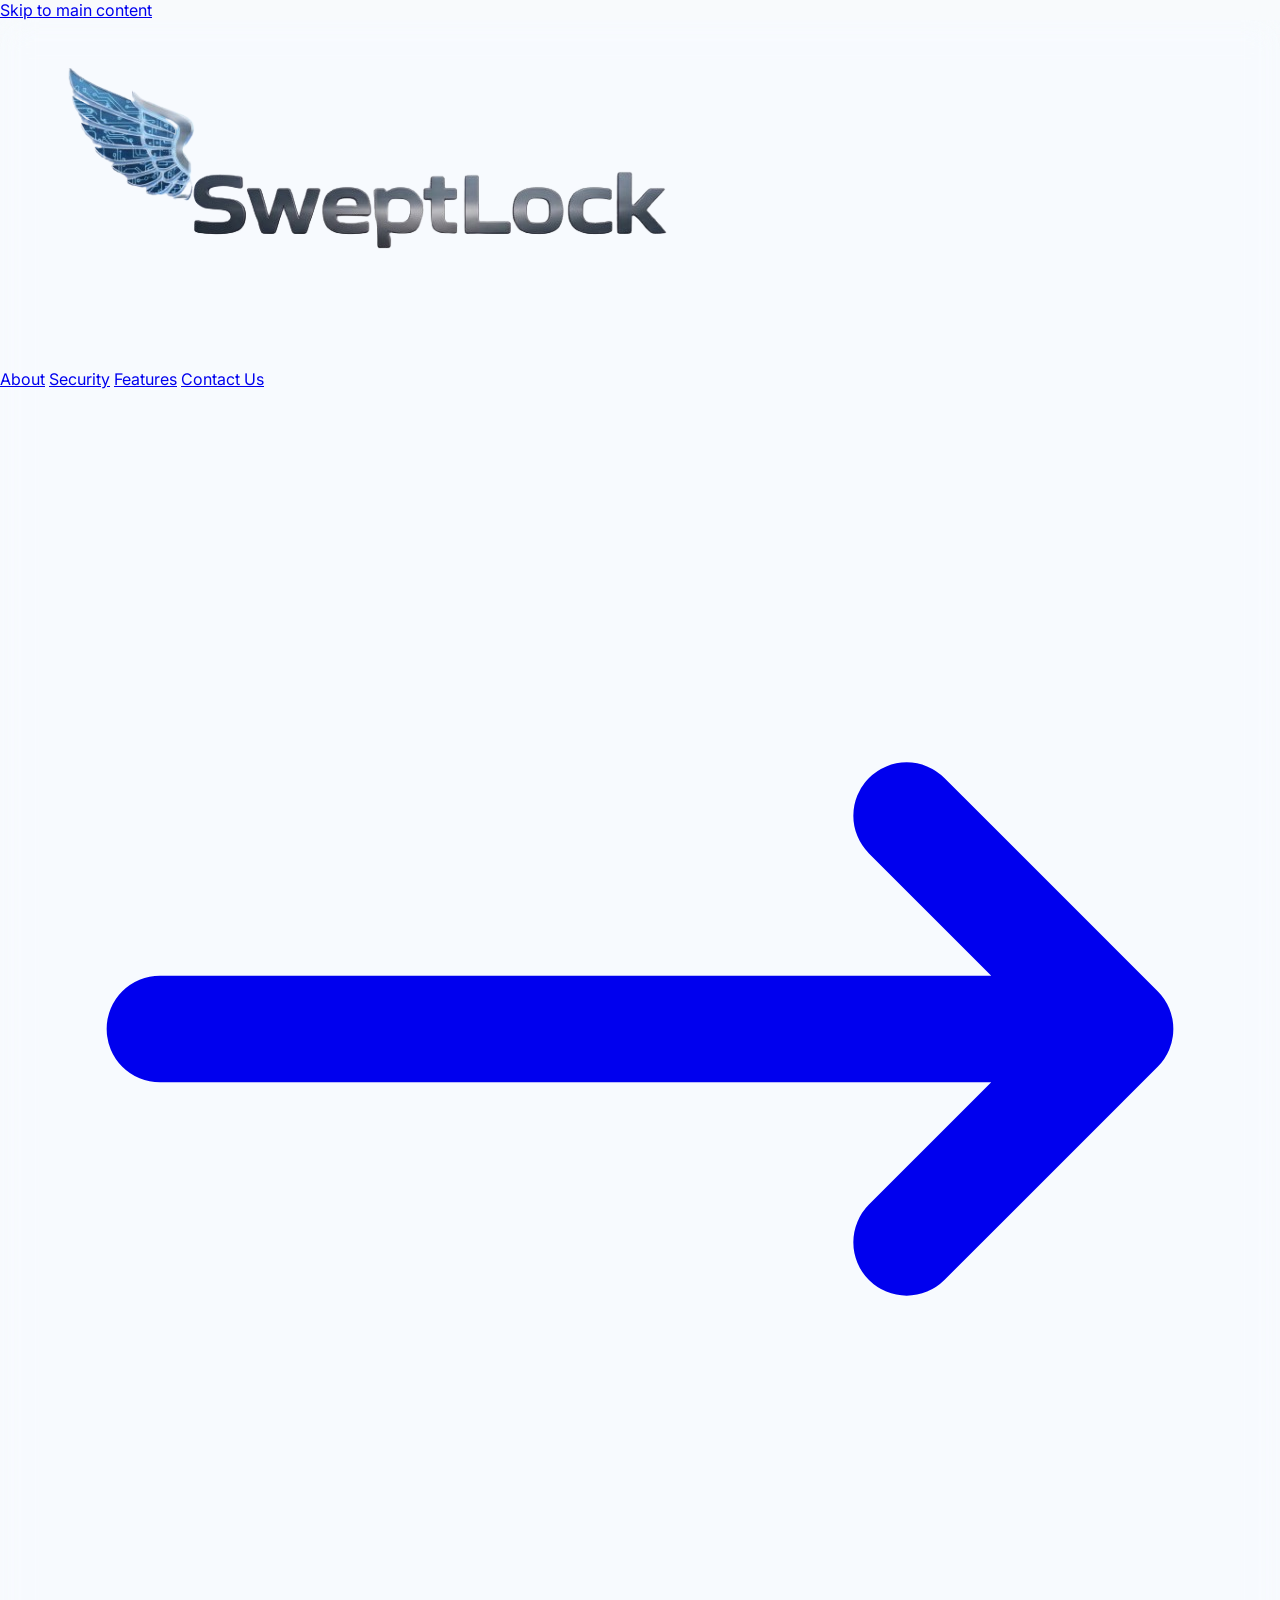
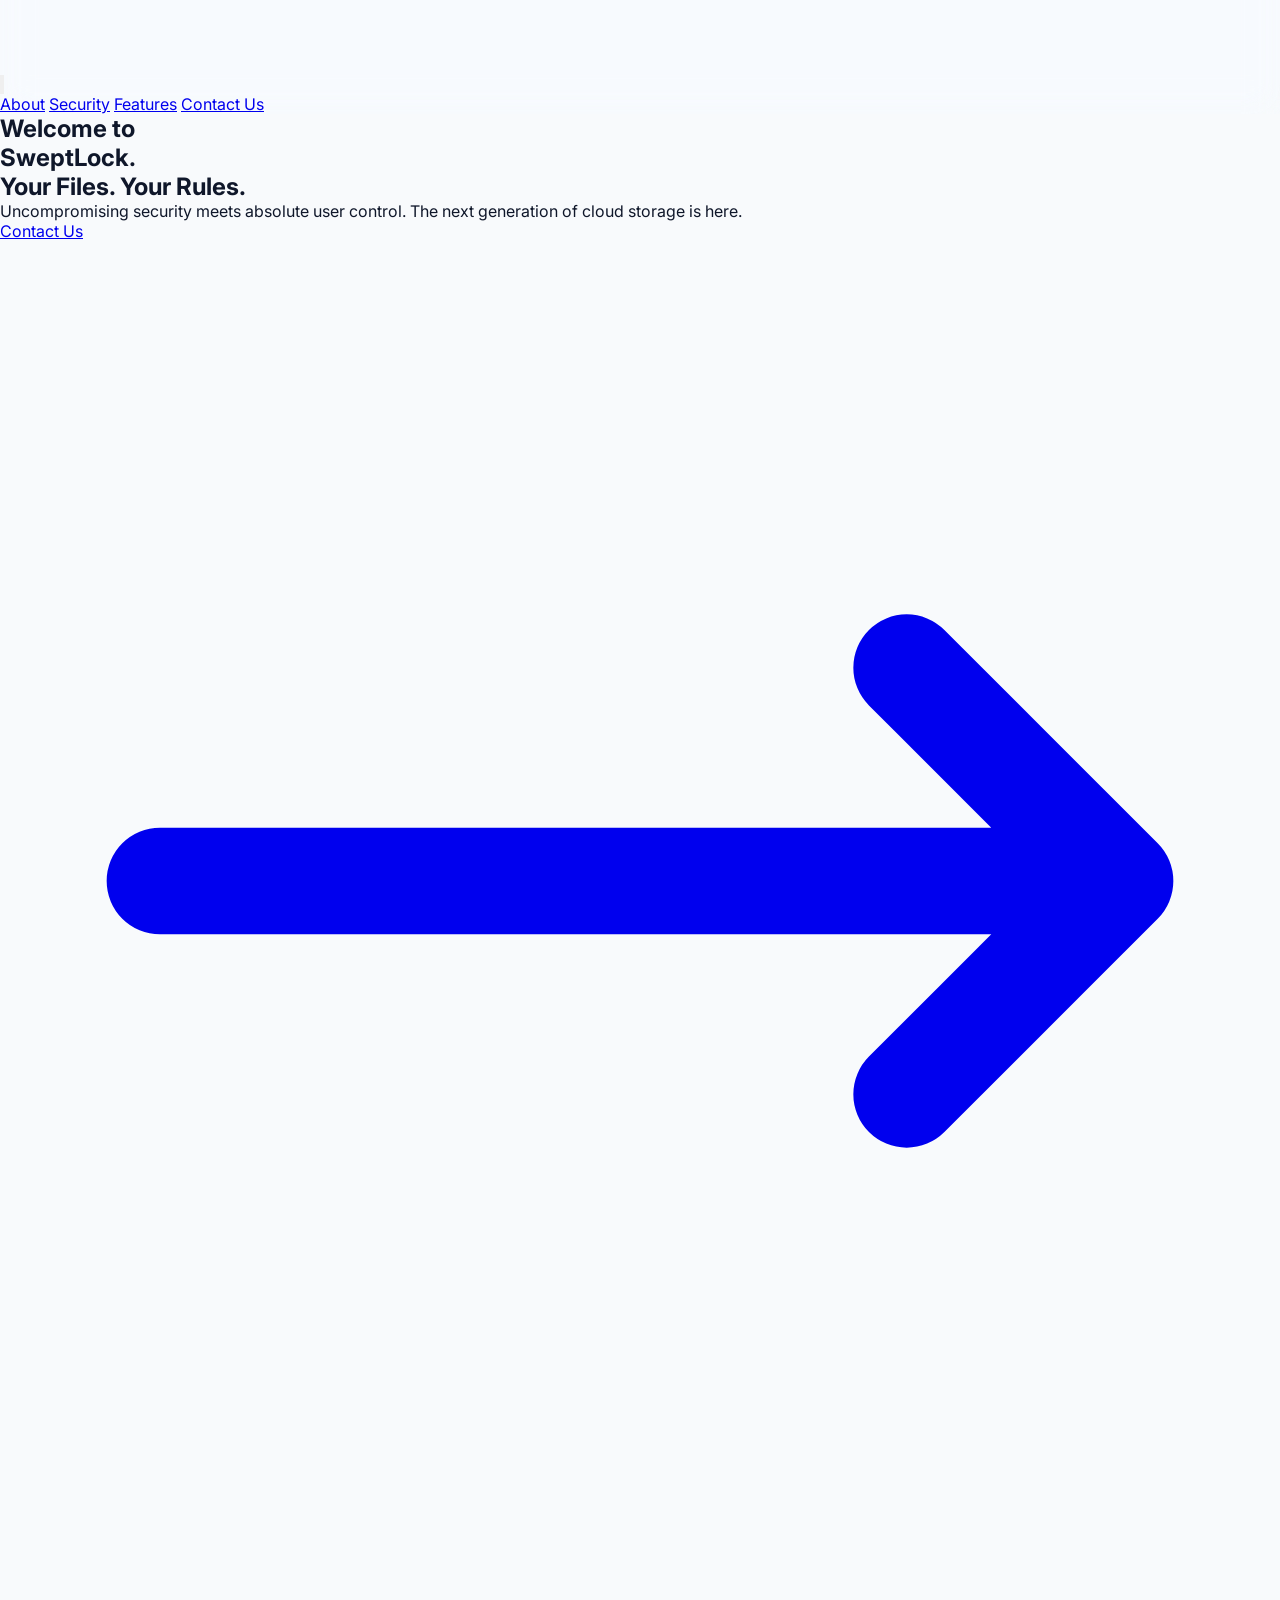
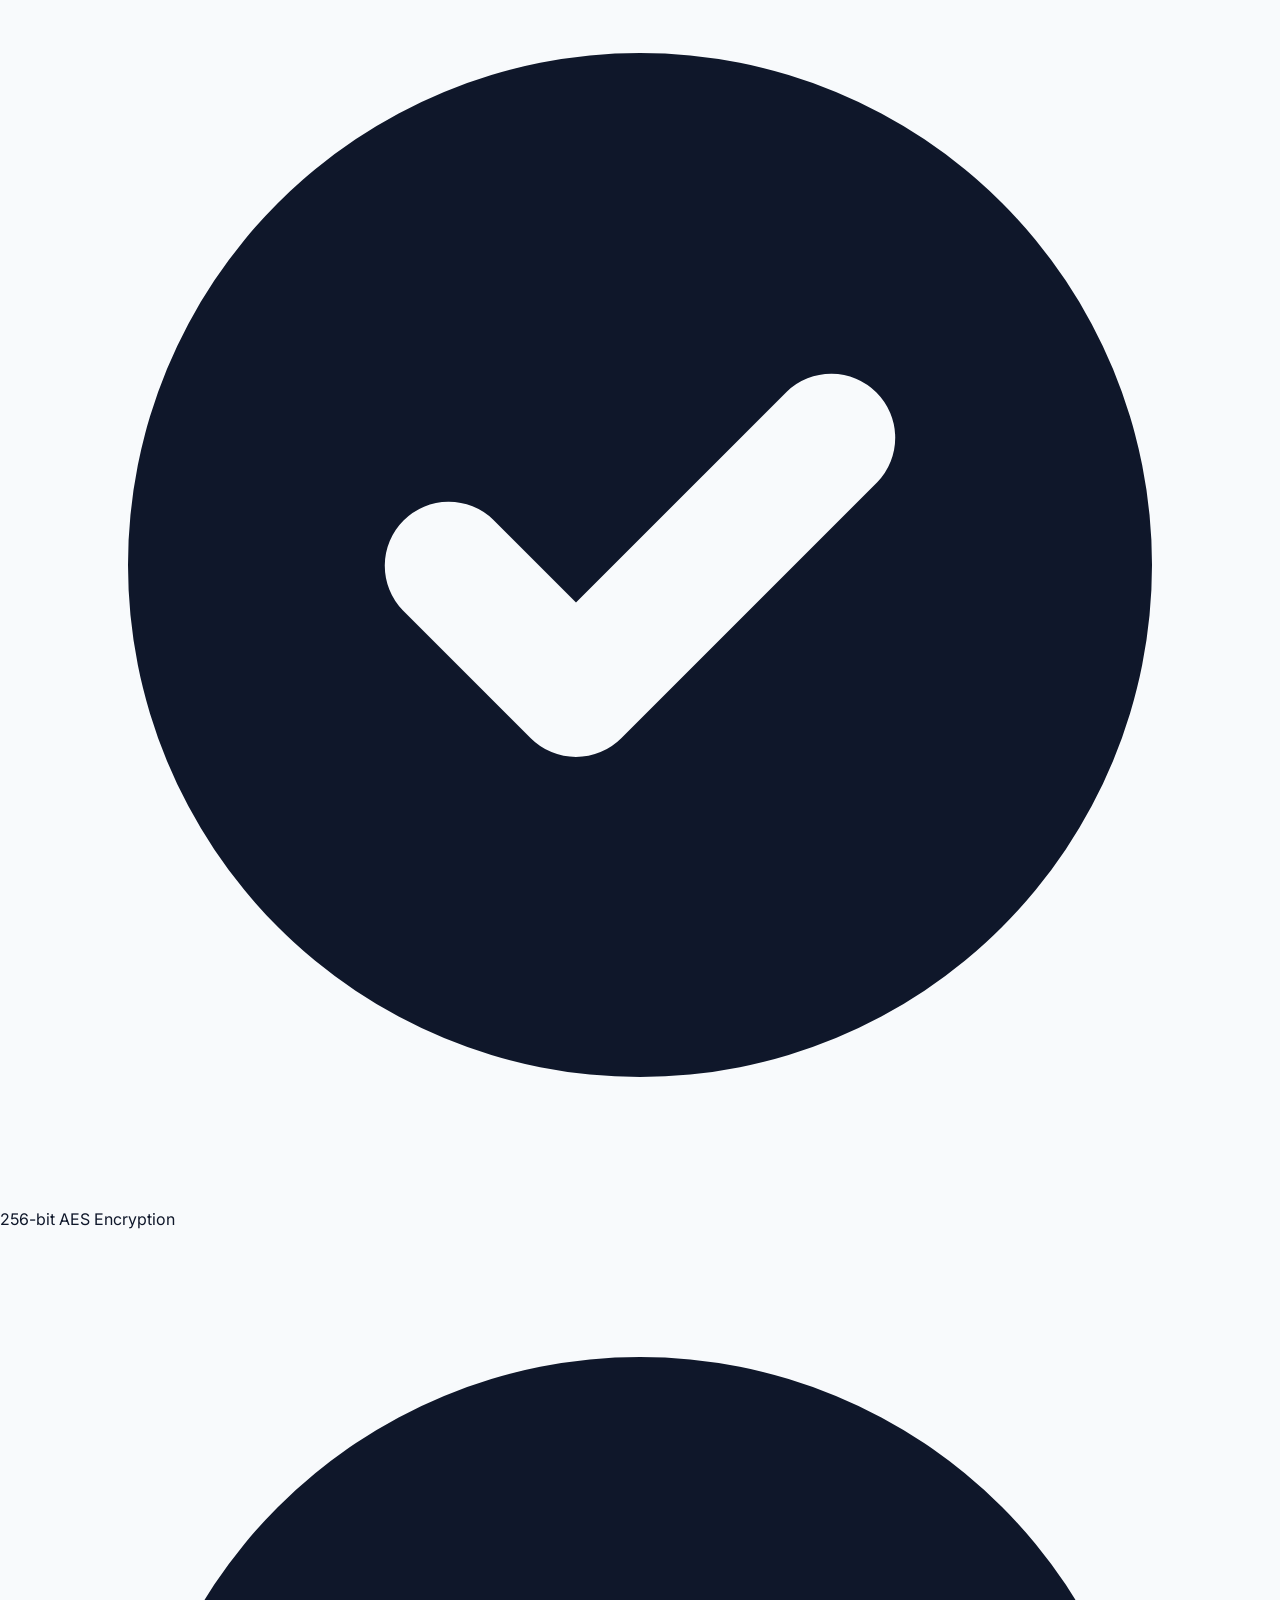
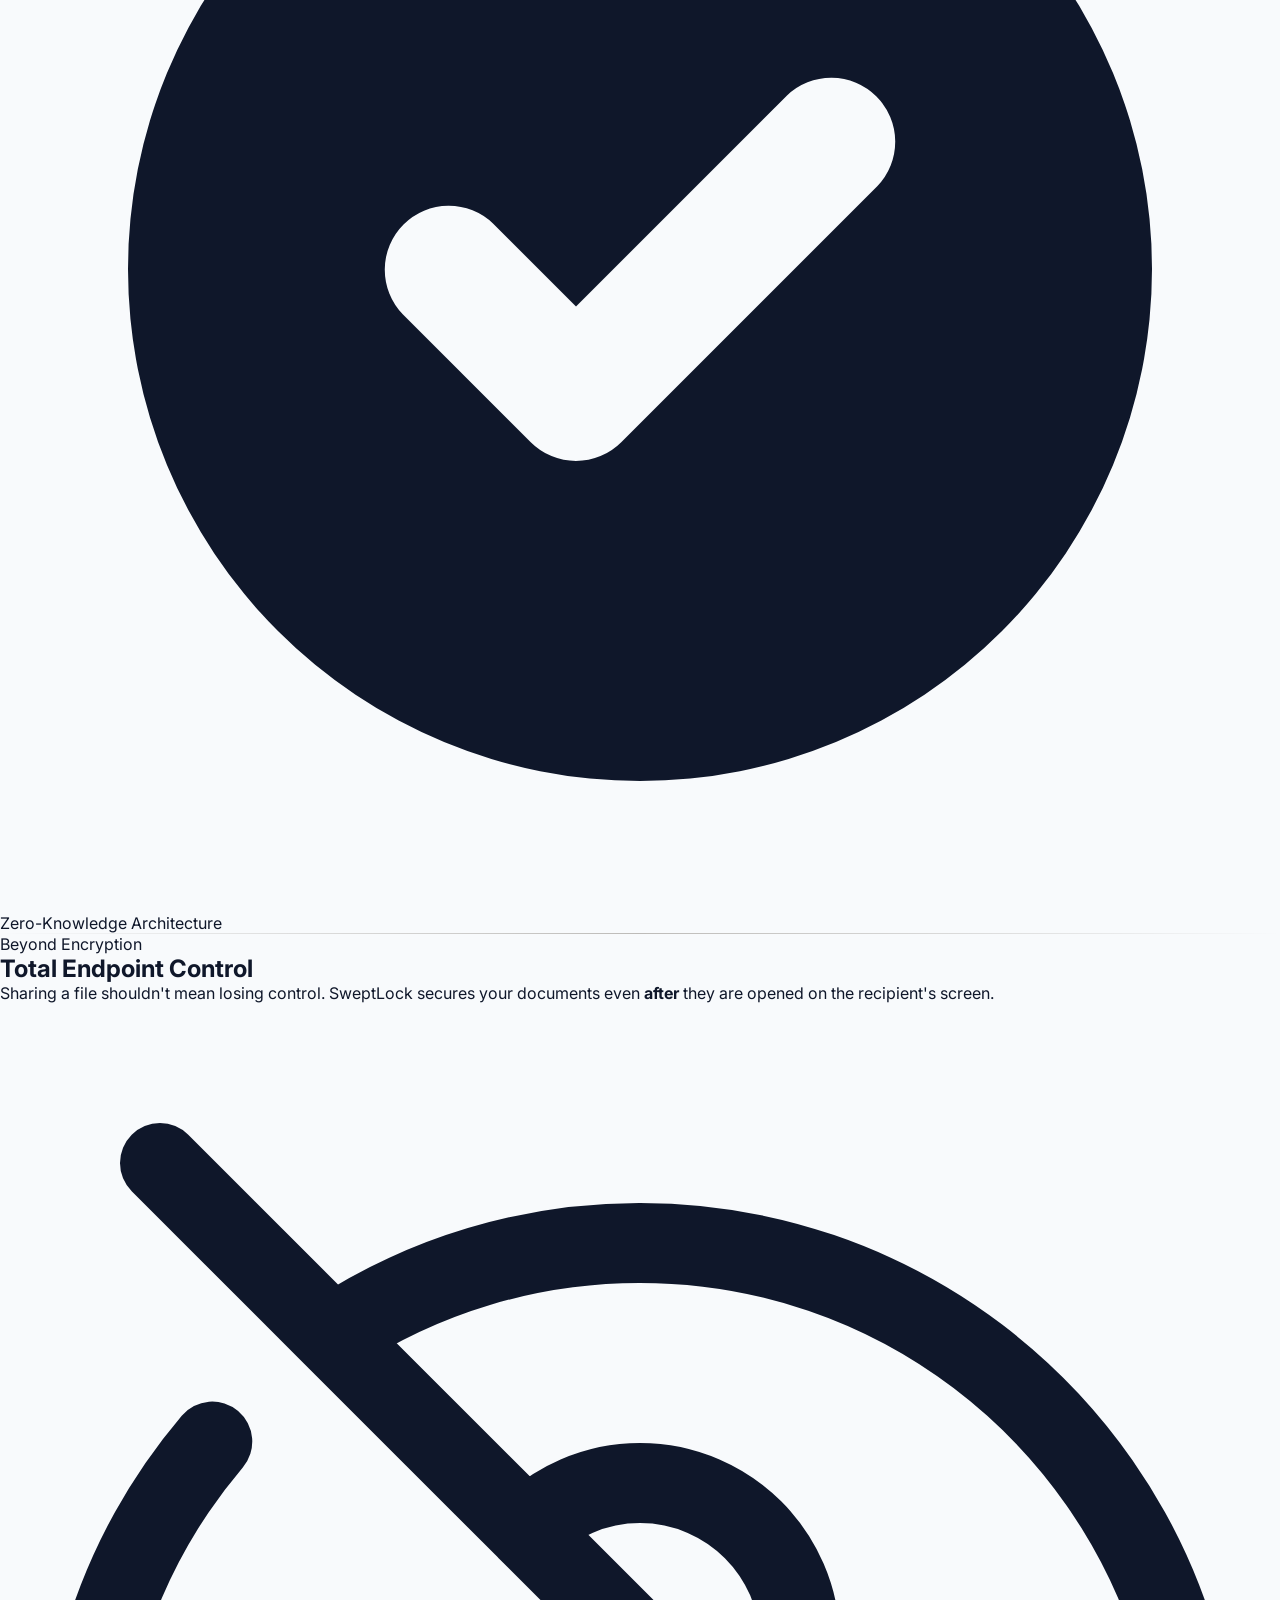
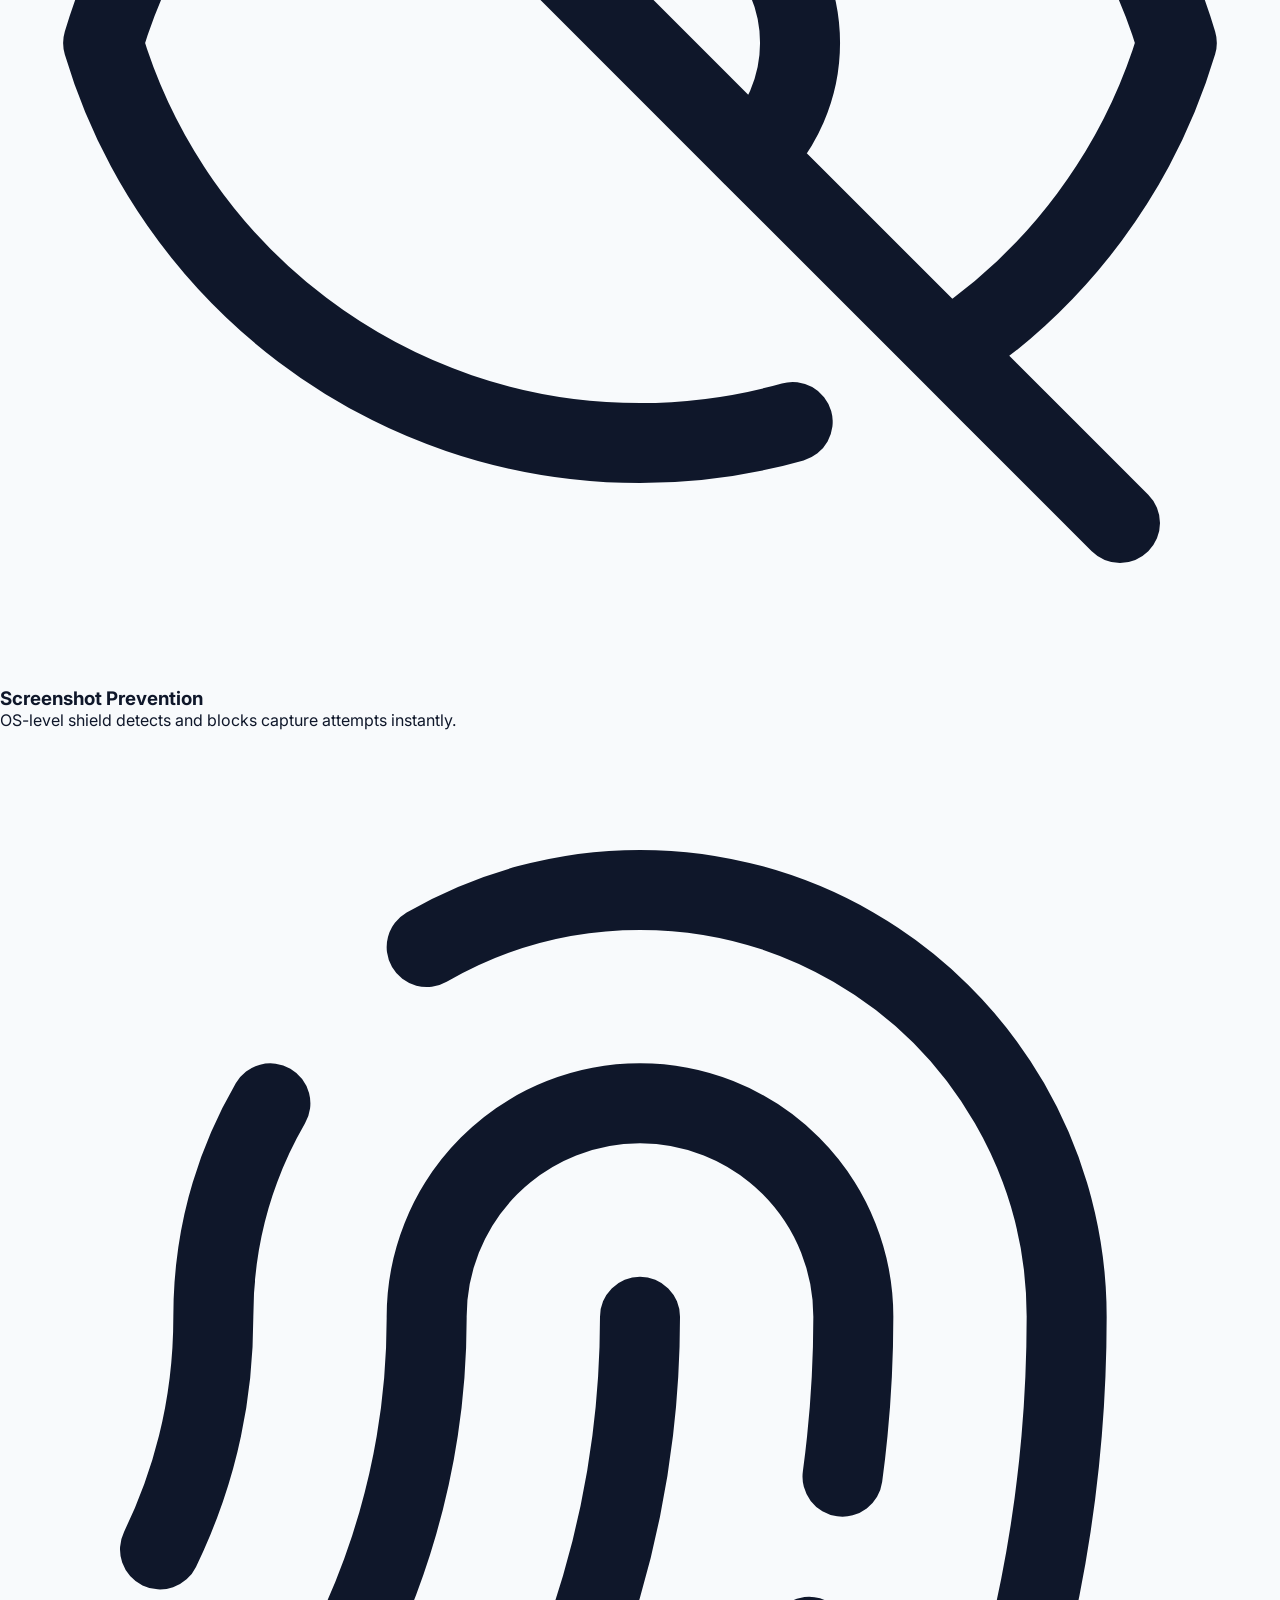
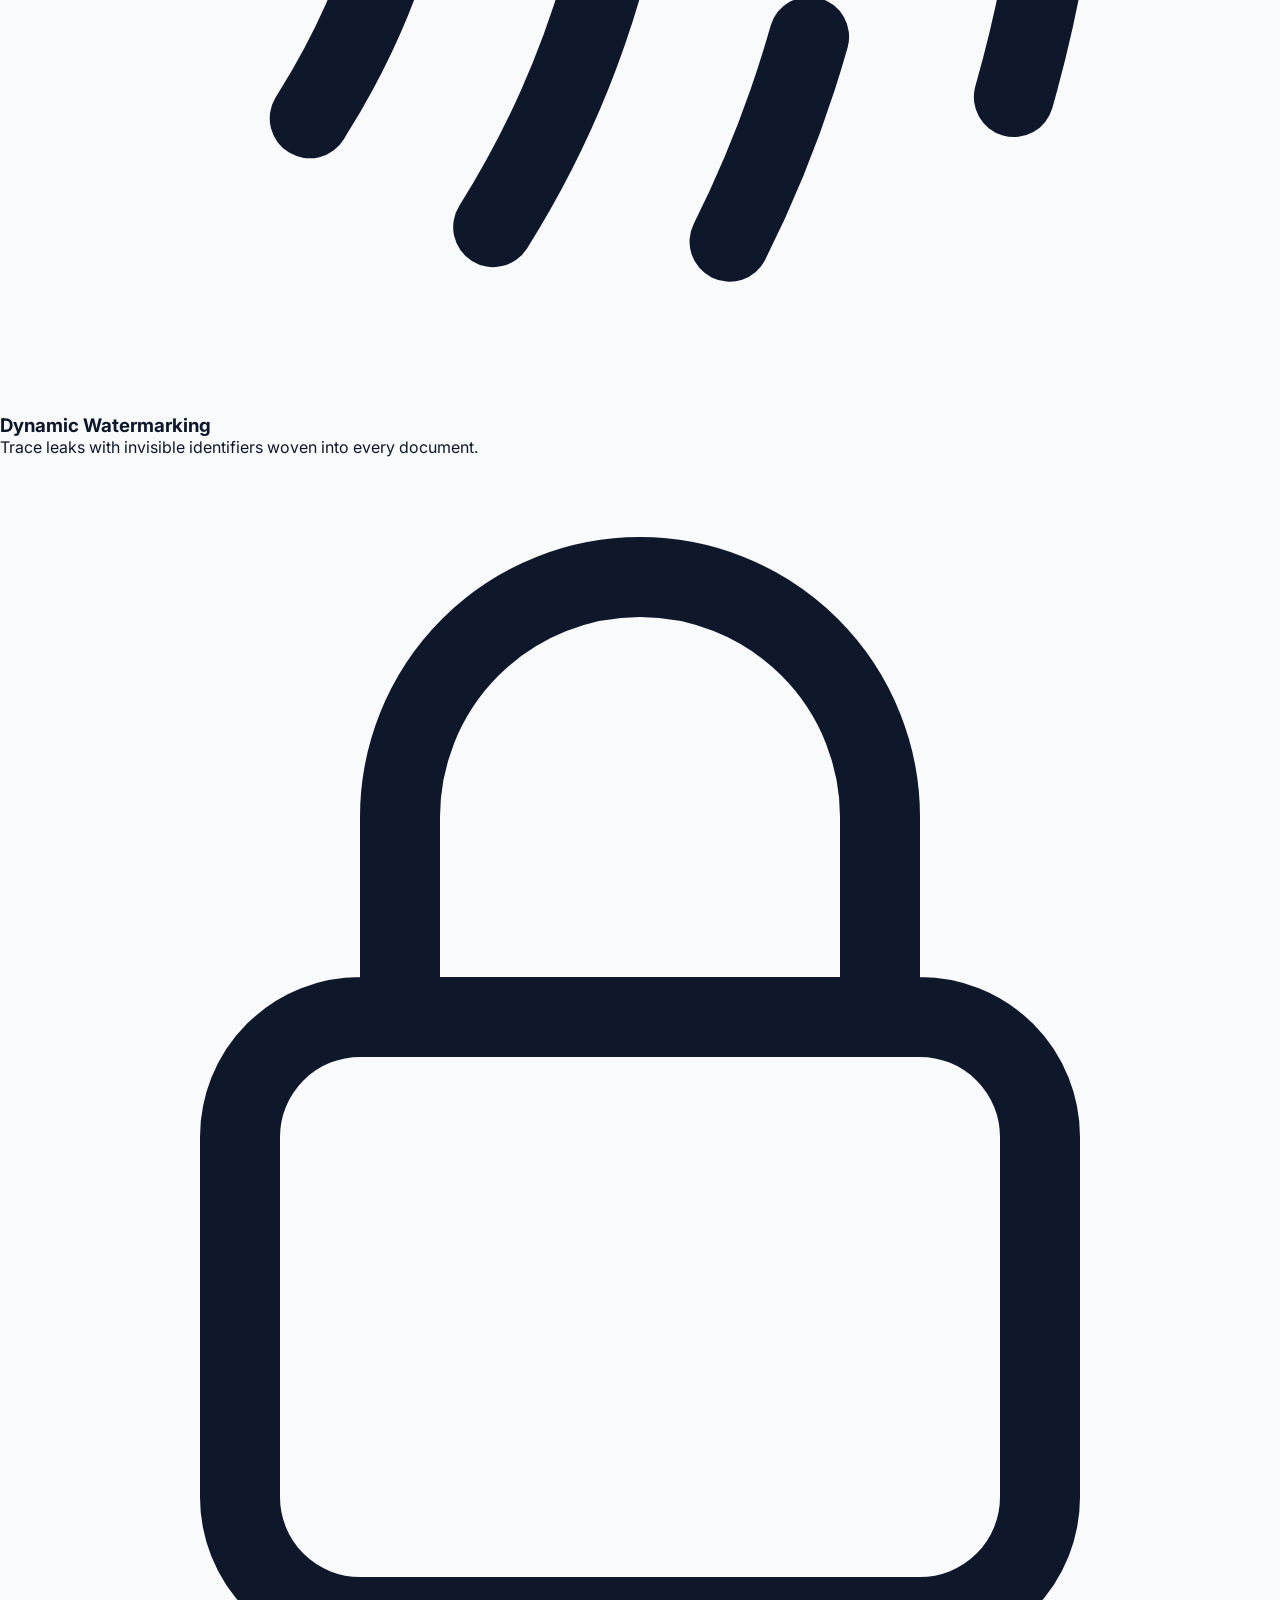
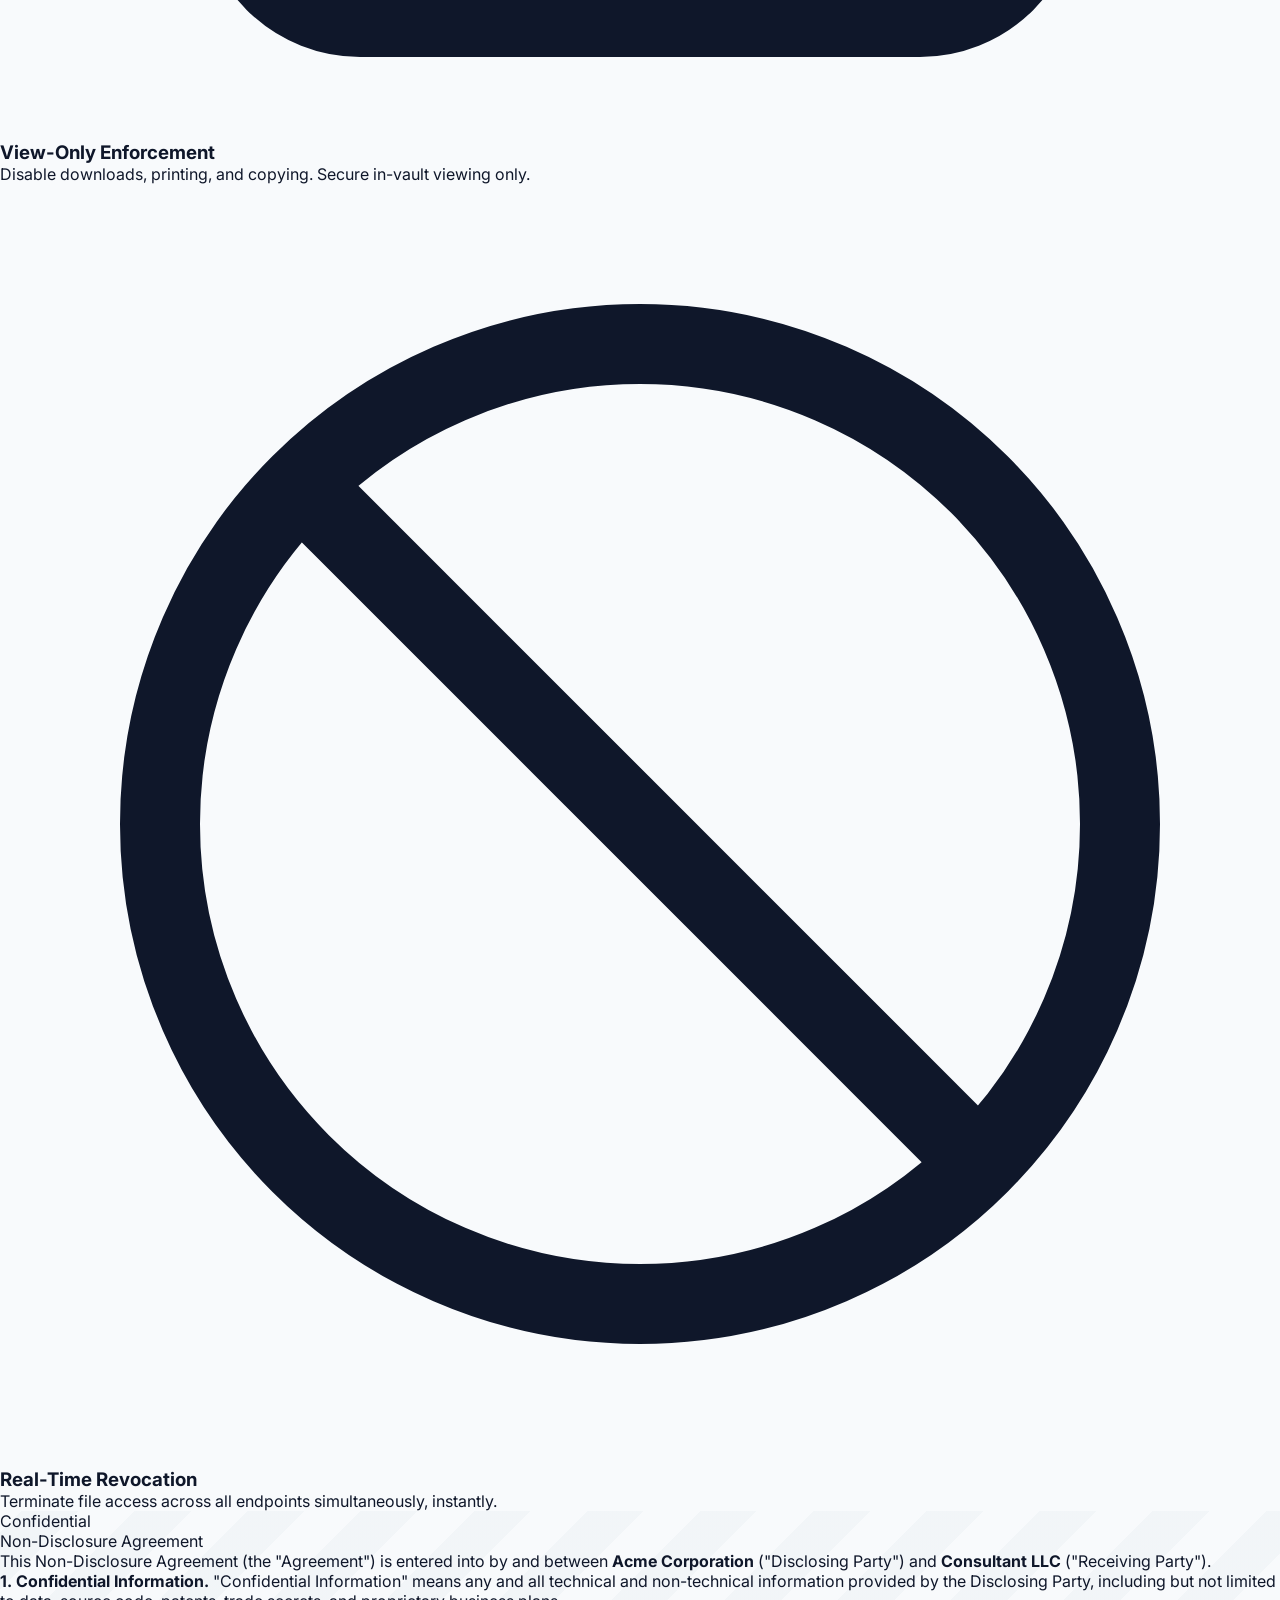
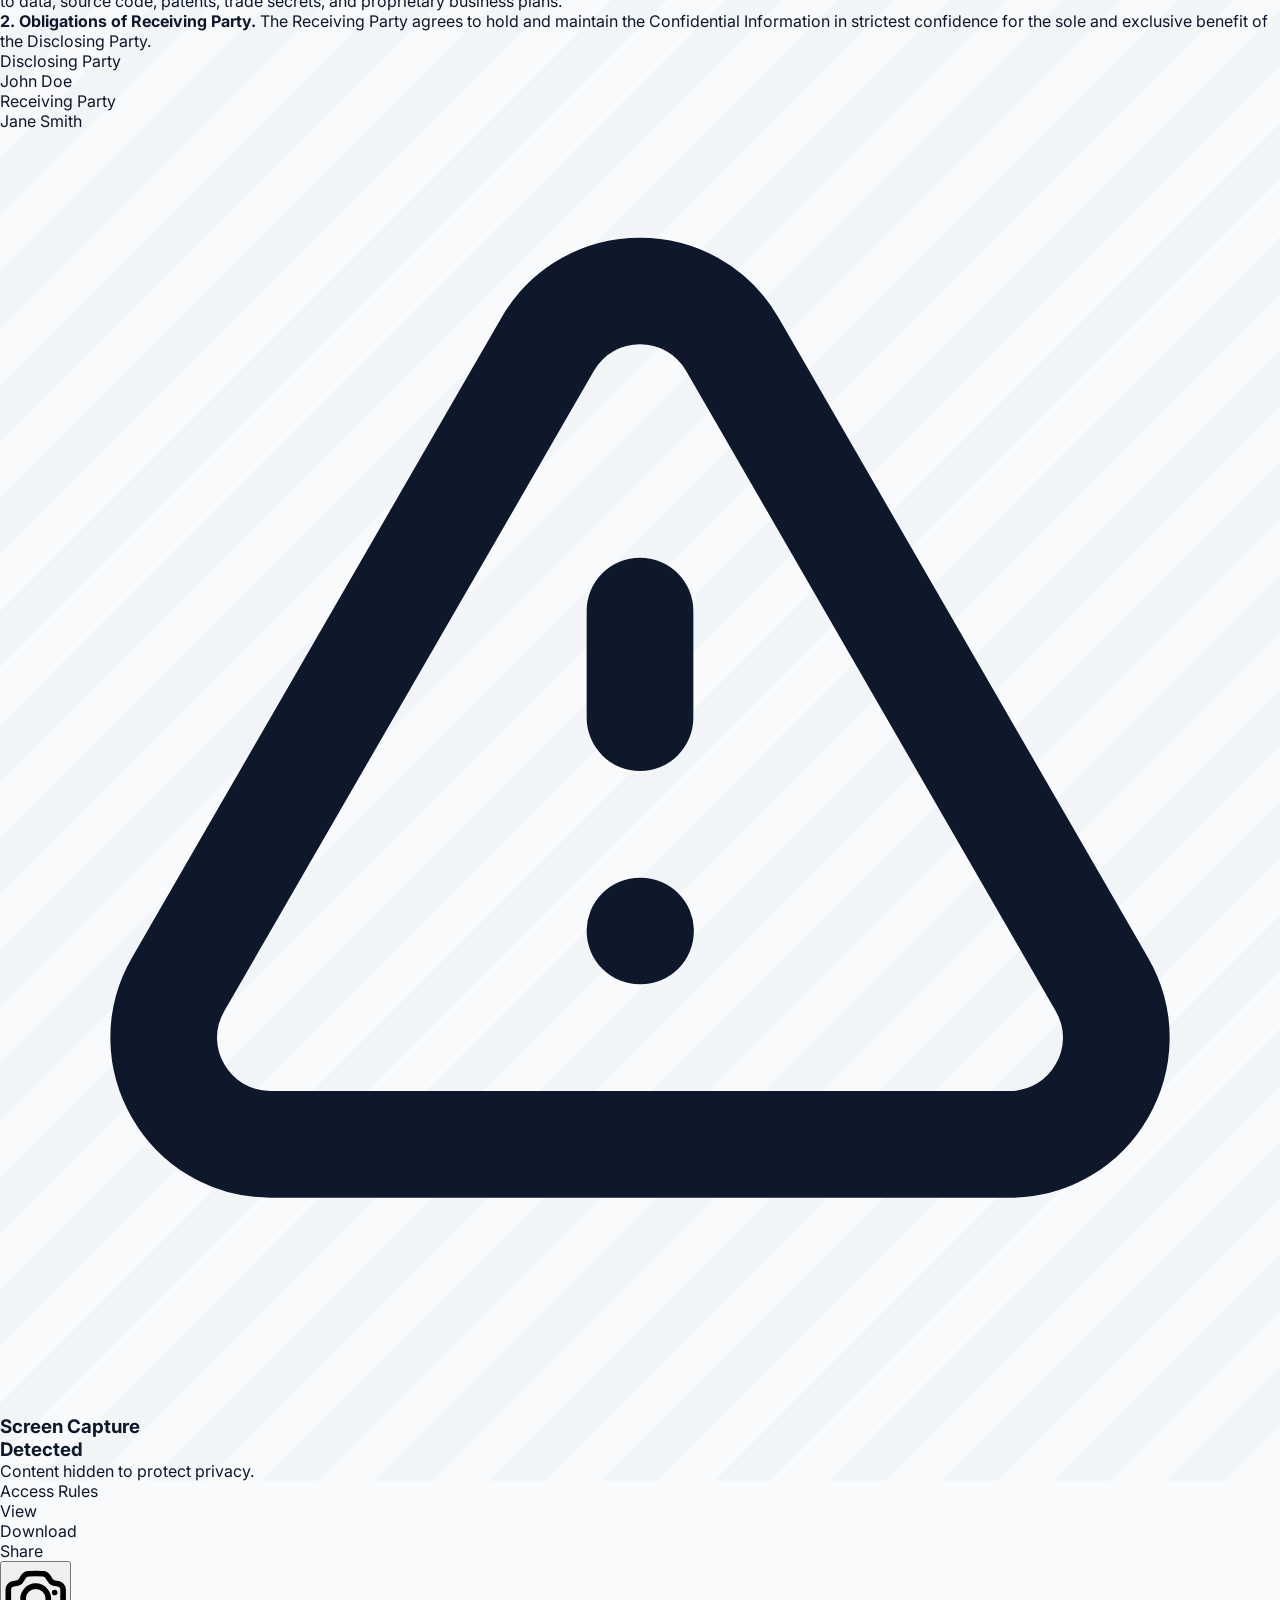
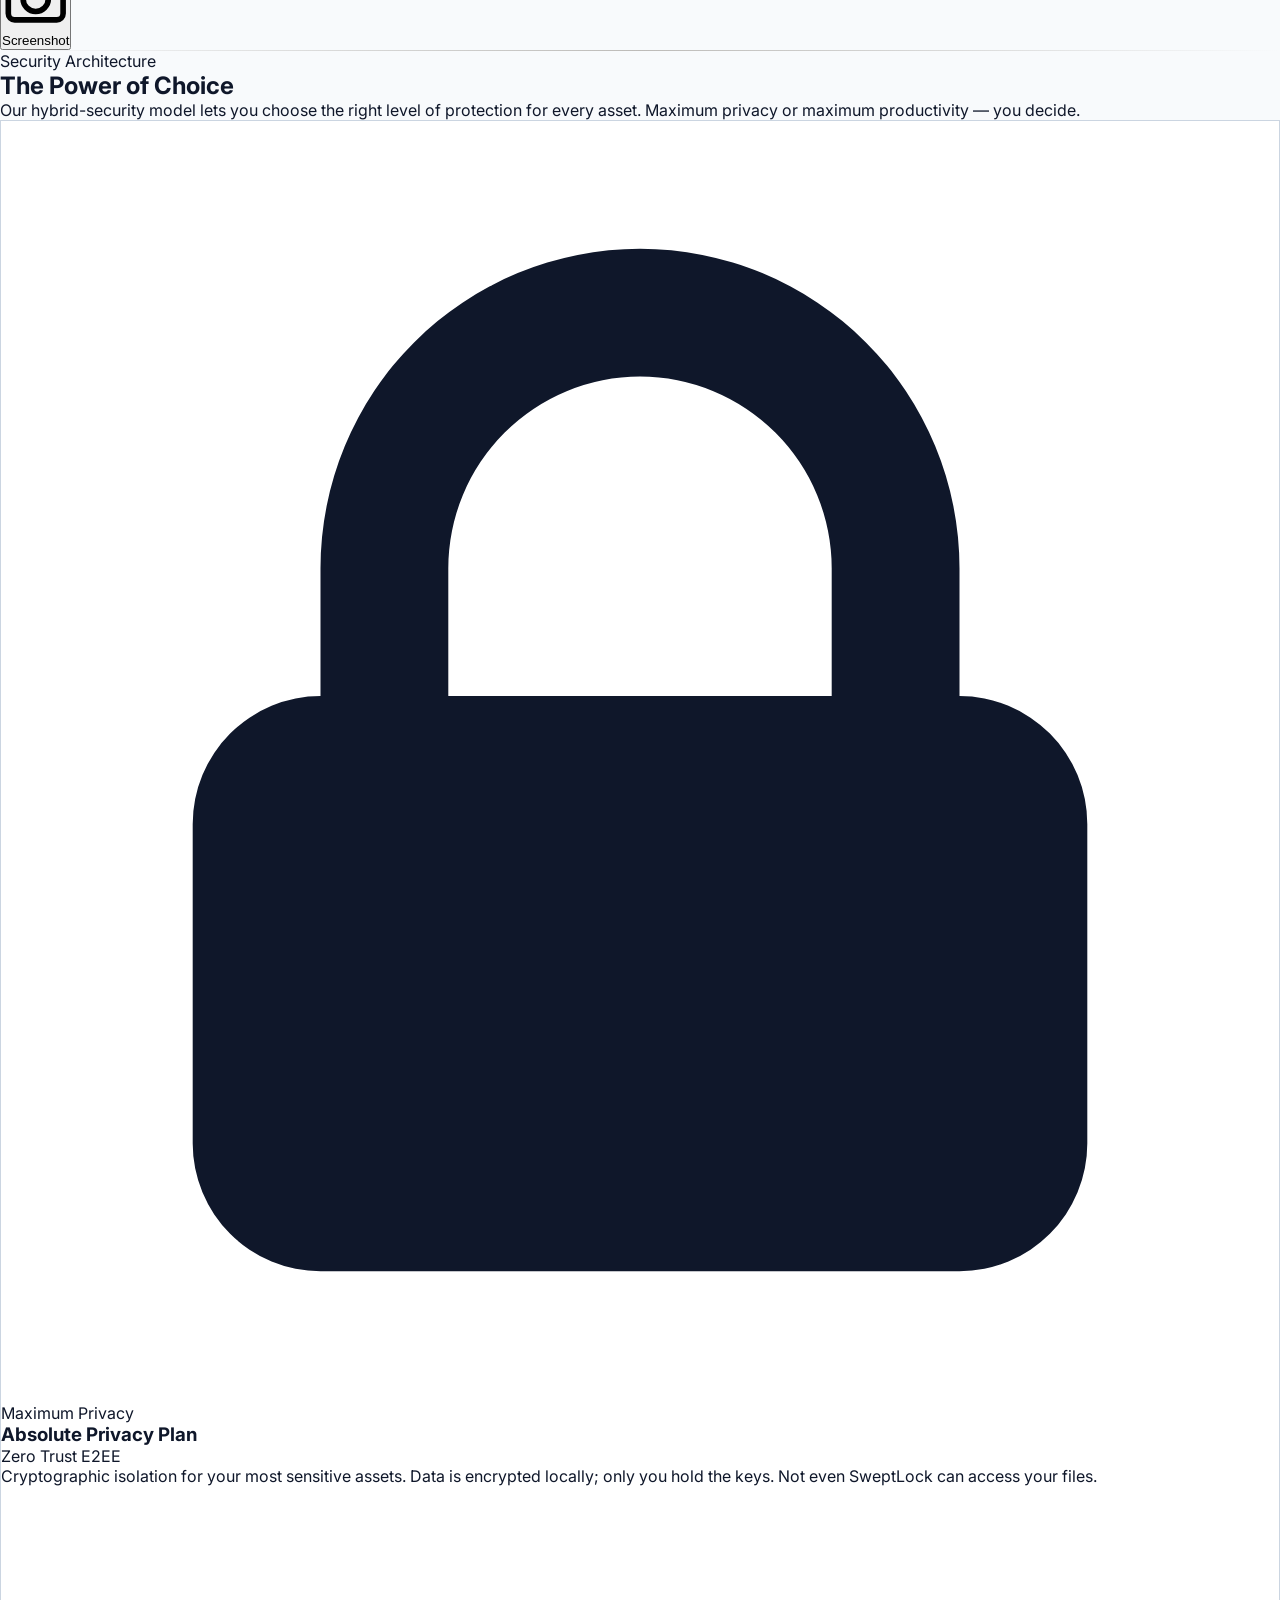
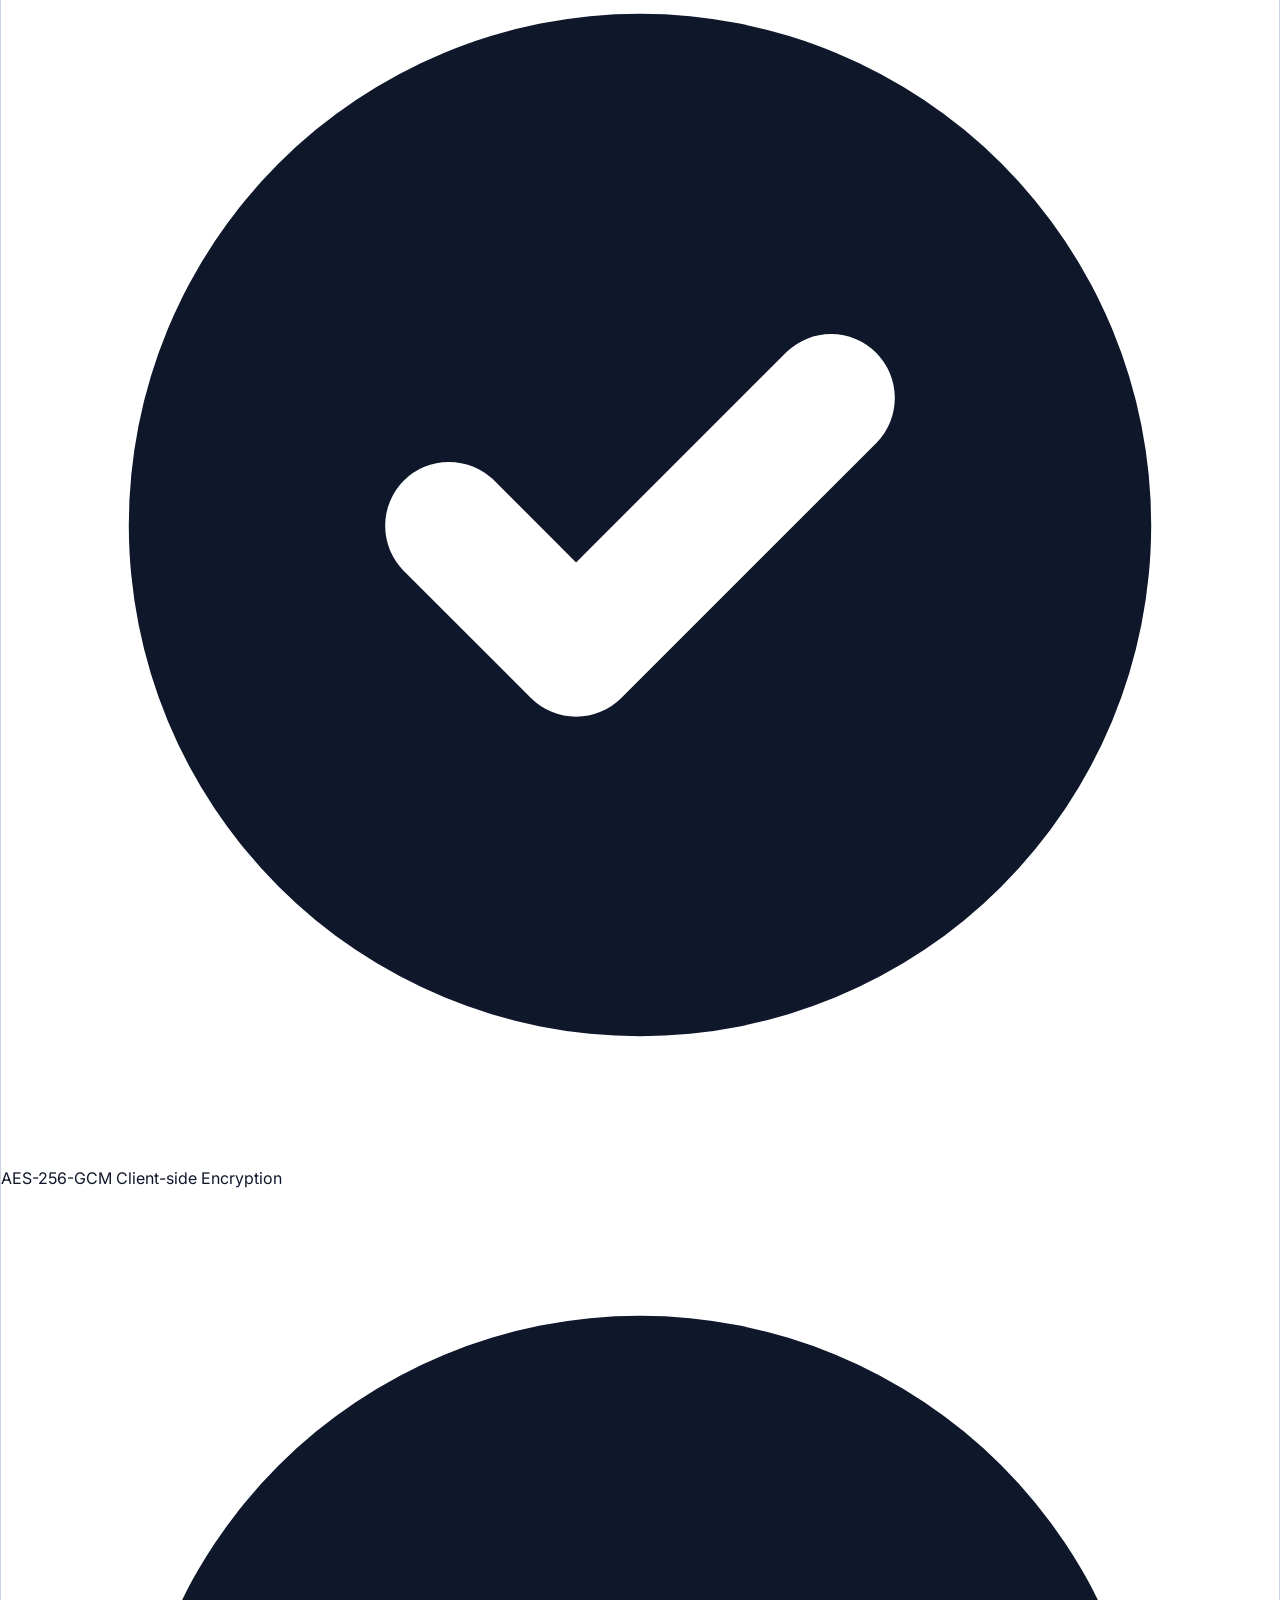
==== index.html @ c8488d3a "1" ====
<!doctype html>
<html lang="en" class="scroll-smooth">

<head>
  <meta charset="UTF-8" />
  <meta name="viewport" content="width=device-width, initial-scale=1.0" />
  <title>SweptLock — Your Files. Your Rules.</title>
  <meta name="description"
    content="Next-generation cloud storage where uncompromising security meets absolute user control." />
  <link rel="preconnect" href="https://fonts.googleapis.com" />
  <link rel="preconnect" href="https://fonts.gstatic.com" crossorigin />
  <link href="https://fonts.googleapis.com/css2?family=Inter:wght@300;400;500;600;700;800;900&display=swap"
    rel="stylesheet" />
  <script src="https://cdn.tailwindcss.com"></script>
  <script>
    tailwind.config = {
      theme: {
        extend: {
          fontFamily: {
            sans: ["Inter", "system-ui", "sans-serif"],
          },
          colors: {
            cobalt: {
              50: "#eff6ff",
              100: "#dbeafe",
              200: "#bfdbfe",
              300: "#93c5fd",
              400: "#60a5fa",
              500: "#2563eb",
              600: "#1d4ed8",
              700: "#1e40af",
            },
            slate: {
              50: "#f8fafc",
              100: "#f1f5f9",
              200: "#e2e8f0",
              300: "#cbd5e1",
              400: "#94a3b8",
              500: "#64748b",
              600: "#475569",
              700: "#334155",
              800: "#1e293b",
              900: "#0f172a",
              950: "#020617",
            },
          },
        },
      },
    };
  </script>
  <style>
    * {
      margin: 0;
      padding: 0;
      box-sizing: border-box;
    }

    body {
      background-color: #f8fafc;
      color: #0f172a;
      font-family: "Inter", system-ui, sans-serif;
      -webkit-font-smoothing: antialiased;
      -moz-osx-font-smoothing: grayscale;
    }

    /* Scrollbar */
    ::-webkit-scrollbar {
      width: 6px;
    }

    ::-webkit-scrollbar-track {
      background: #f8fafc;
    }

    ::-webkit-scrollbar-thumb {
      background: #cbd5e1;
      border-radius: 3px;
    }

    /* Animations */
    @keyframes fade-up {
      from {
        opacity: 0;
        transform: translateY(30px);
      }

      to {
        opacity: 1;
        transform: translateY(0);
      }
    }

    @keyframes slide-in-left {
      from {
        opacity: 0;
        transform: translateX(-40px);
      }

      to {
        opacity: 1;
        transform: translateX(0);
      }
    }

    @keyframes slide-in-right {
      from {
        opacity: 0;
        transform: translateX(40px);
      }

      to {
        opacity: 1;
        transform: translateX(0);
      }
    }

    @keyframes scale-in {
      from {
        opacity: 0;
        transform: scale(0.95);
      }

      to {
        opacity: 1;
        transform: scale(1);
      }
    }

    /* Endpoint Security Animations */
    @keyframes flash-and-block-once {
      0% {
        opacity: 0;
        background: transparent;
      }

      5% {
        opacity: 1;
        background: #ffffff;
      }

      /* Camera flash */
      10%,
      90% {
        opacity: 1;
        background: #0D0D0D;
        backdrop-filter: blur(10px);
      }

      /* Blocked overlay */
      100% {
        opacity: 0;
        background: transparent;
      }

      /* Reset */
    }

    .flash-active {
      animation: flash-and-block-once 4s ease-out forwards;
    }

    .watermark-pattern {
      background-image: repeating-linear-gradient(-45deg, transparent, transparent 40px, rgba(58, 106, 128, 0.03) 40px, rgba(58, 106, 128, 0.03) 80px);
    }

    .animate-fade-up {
      animation: fade-up 0.7s ease-out both;
    }

    .animate-slide-left {
      animation: slide-in-left 0.7s ease-out both;
    }

    .animate-slide-right {
      animation: slide-in-right 0.7s ease-out both;
    }

    .animate-scale-in {
      animation: scale-in 0.6s ease-out both;
    }

    .delay-100 {
      animation-delay: 0.1s;
    }

    .delay-200 {
      animation-delay: 0.2s;
    }

    .delay-300 {
      animation-delay: 0.3s;
    }

    .delay-500 {
      animation-delay: 0.5s;
    }

    /* Intersection Observer: hidden until visible */
    .reveal {
      opacity: 0;
    }

    .reveal.visible {
      opacity: 1;
    }

    /* Stroke-shadow cards */
    .stroke-card {
      background: #ffffff;
      border: 0.5px solid #cbd5e1;
      box-shadow: 6px 6px 0px 0px #e2e8f0;
      transition: box-shadow 0.3s ease, transform 0.3s ease;
    }

    .stroke-card:hover {
      box-shadow: 0px 0px 0px 0px #e2e8f0;
      transform: translateY(-2px);
    }

    /* Cobalt accent card */
    .accent-card {
      background: #ffffff;
      border: 0.5px solid #2563eb;
      box-shadow: 6px 6px 0px 0px rgba(37, 99, 235, 0.12);
      transition: box-shadow 0.3s ease, transform 0.3s ease;
    }

    .accent-card:hover {
      box-shadow: 0px 0px 0px 0px rgba(37, 99, 235, 0.12);
      transform: translateY(-2px);
    }

    /* Nav blur */
    .nav-blur {
      backdrop-filter: blur(16px) saturate(180%);
      -webkit-backdrop-filter: blur(16px) saturate(180%);
    }

    /* Subtle section divider */
    .section-divider {
      height: 1px;
      background: linear-gradient(to right, transparent, #bdbbb8, transparent);
    }
  </style>
</head>

<body class="bg-slate-50 text-slate-900 font-sans antialiased">
  <a href="#main-content"
    class="sr-only focus:not-sr-only focus:absolute focus:top-4 focus:left-4 bg-cobalt-600 text-white px-4 py-2 rounded-md z-[100]">
    Skip to main content
  </a>

  <header>
    <nav id="navbar"
      class="fixed top-0 inset-x-0 z-50 nav-blur bg-slate-50/80 border-b border-slate-300/50 transition-all duration-300"
      role="navigation" aria-label="Main Navigation">
      <div class="max-w-7xl mx-auto px-6 lg:px-8">
        <div class="flex items-center justify-between h-16 lg:h-20">
          <a href="#" class="flex items-center gap-2 group" aria-label="SweptLock Home">
            <img src="SLlogo.png" alt="SweptLock Logo"
              class="h-20 sm:h-30 w-auto object-contain transition-transform group-hover:scale-105" />
          </a>

          <div class="hidden md:flex items-center gap-8">
            <a href="#about" class="text-sm font-medium text-slate-600 hover:text-slate-950 transition-colors">About</a>
            <a href="#security"
              class="text-sm font-medium text-slate-600 hover:text-slate-950 transition-colors">Security</a>
            <a href="#features"
              class="text-sm font-medium text-slate-600 hover:text-slate-950 transition-colors">Features</a>
            <a href="#contact"
              class="inline-flex items-center gap-2 px-5 py-2.5 rounded-lg bg-cobalt-500 hover:bg-cobalt-600 text-white text-sm font-semibold transition-colors">
              Contact Us
              <svg class="w-4 h-4" fill="none" stroke="currentColor" stroke-width="2" viewBox="0 0 24 24"
                aria-hidden="true">
                <path stroke-linecap="round" stroke-linejoin="round" d="M17 8l4 4m0 0l-4 4m4-4H3" />
              </svg>
            </a>
          </div>

          <button id="mobile-menu-btn" class="md:hidden p-2 text-slate-600 hover:text-slate-950" aria-label="Open menu"
            aria-expanded="false" aria-controls="mobile-menu">
            <svg class="w-6 h-6" fill="none" stroke="currentColor" stroke-width="2" viewBox="0 0 24 24"
              aria-hidden="true">
              <path stroke-linecap="round" stroke-linejoin="round" d="M4 6h16M4 12h16M4 18h16" />
            </svg>
          </button>
        </div>

        <div id="mobile-menu" class="md:hidden hidden pb-6 border-t border-slate-300/50 mt-2 pt-4">
          <div class="flex flex-col gap-4">
            <a href="#about"
              class="text-slate-600 font-medium hover:text-slate-950 transition-colors mobile-nav-link">About</a>
            <a href="#security"
              class="text-slate-600 font-medium hover:text-slate-950 transition-colors mobile-nav-link">Security</a>
            <a href="#features"
              class="text-slate-600 font-medium hover:text-slate-950 transition-colors mobile-nav-link">Features</a>
            <a href="#contact"
              class="inline-flex items-center justify-center gap-2 px-5 py-2.5 rounded-lg bg-cobalt-500 text-white text-sm font-semibold mobile-nav-link">Contact
              Us</a>
          </div>
        </div>
      </div>
    </nav>
  </header>

  <main id="main-content">

    <section id="hero" class="relative py-20 lg:py-36 bg-slate-50 overflow-hidden">
      <div class="absolute inset-0 opacity-[0.03]"
        style="background-image: radial-gradient(#2563eb 2px, transparent 2px); background-size: 40px 40px;"
        aria-hidden="true"></div>
      <div
        class="absolute top-1/2 left-1/2 -translate-x-1/2 -translate-y-1/2 w-[600px] h-[600px] sm:w-[800px] sm:h-[800px] bg-cobalt-500/5 rounded-full blur-[100px] sm:blur-[120px] pointer-events-none"
        aria-hidden="true"></div>

      <div class="relative max-w-7xl mx-auto px-6 lg:px-8 pt-32 pb-20 lg:pt-40 lg:pb-32 z-10">
        <div class="max-w-3xl">
          <div class="reveal animate-fade-up mb-8 flex items-center gap-3">

          </div>
          <h1
            class="reveal animate-fade-up text-4xl sm:text-5xl lg:text-6xl font-extrabold leading-[1.12] tracking-tight mb-6 text-slate-950">
            Welcome to<br />
            <span class="text-cobalt-500">SweptLock.</span><br />
            <span>Your Files. Your Rules.</span>
          </h1>

          <p
            class="reveal animate-fade-up delay-200 text-base sm:text-lg text-slate-600 max-w-2xl mb-10 leading-relaxed">
            Uncompromising security meets absolute user control. The next generation of cloud storage is here.
          </p>

          <div class="reveal animate-fade-up delay-300 flex flex-col sm:flex-row gap-4">
            <a href="#contact"
              class="group inline-flex items-center justify-center gap-2 px-6 py-3.5 rounded-lg bg-cobalt-500 hover:bg-cobalt-600 text-white font-semibold text-sm transition-all shadow-sm">
              Contact Us
              <svg class="w-5 h-5 transition-transform group-hover:translate-x-1" fill="none" stroke="currentColor"
                stroke-width="2" viewBox="0 0 24 24" aria-hidden="true">
                <path stroke-linecap="round" stroke-linejoin="round" d="M17 8l4 4m0 0l-4 4m4-4H3" />
              </svg>
            </a>
          </div>

          <div
            class="reveal animate-fade-up delay-500 mt-16 flex flex-wrap items-center gap-6 sm:gap-8 text-xs font-medium text-slate-500">
            <div class="flex items-center gap-2">
              <svg class="w-4 h-4 text-cobalt-500" fill="currentColor" viewBox="0 0 20 20" aria-hidden="true">
                <path fill-rule="evenodd"
                  d="M10 18a8 8 0 100-16 8 8 0 000 16zm3.707-9.293a1 1 0 00-1.414-1.414L9 10.586 7.707 9.293a1 1 0 00-1.414 1.414l2 2a1 1 0 001.414 0l4-4z"
                  clip-rule="evenodd" />
              </svg>
              256-bit AES Encryption
            </div>
            <div class="flex items-center gap-2">
              <svg class="w-4 h-4 text-cobalt-500" fill="currentColor" viewBox="0 0 20 20" aria-hidden="true">
                <path fill-rule="evenodd"
                  d="M10 18a8 8 0 100-16 8 8 0 000 16zm3.707-9.293a1 1 0 00-1.414-1.414L9 10.586 7.707 9.293a1 1 0 00-1.414 1.414l2 2a1 1 0 001.414 0l4-4z"
                  clip-rule="evenodd" />
              </svg>
              Zero-Knowledge Architecture
            </div>
          </div>
        </div>
      </div>
    </section>

    <section id="endpoint-control" class="relative py-20 lg:py-36 bg-slate-900 overflow-hidden"
      aria-labelledby="endpoint-control-title">
      <div class="absolute inset-0 opacity-[0.03]"
        style="background-image: radial-gradient(white 1.5px, transparent 1.5px); background-size: 40px 40px;"
        aria-hidden="true"></div>
      <div
        class="absolute top-1/2 left-1/2 -translate-x-1/2 -translate-y-1/2 w-[600px] h-[600px] sm:w-[800px] sm:h-[800px] bg-cobalt-500/5 rounded-full blur-[100px] sm:blur-[120px] pointer-events-none"
        aria-hidden="true"></div>

      <div class="section-divider absolute top-0 inset-x-0 opacity-10" aria-hidden="true"></div>

      <div class="max-w-7xl mx-auto px-4 sm:px-6 lg:px-8 relative z-10">
        <div class="grid lg:grid-cols-2 gap-12 lg:gap-24 items-center">

          <div class="max-w-2xl mx-auto lg:mx-0">
            <span
              class="reveal animate-fade-up text-xs font-bold tracking-[0.2em] uppercase text-cobalt-400 mb-4 block text-center lg:text-left">
              Beyond Encryption
            </span>
            <h2 id="endpoint-control-title"
              class="reveal animate-fade-up delay-100 text-3xl sm:text-4xl lg:text-5xl font-extrabold tracking-tight text-white mb-6 leading-tight text-center lg:text-left">
              Total <span class="text-cobalt-400">Endpoint</span> Control
            </h2>
            <p
              class="reveal animate-fade-up delay-200 text-base sm:text-lg text-slate-400 leading-relaxed mb-10 text-center lg:text-left">
              Sharing a file shouldn't mean losing control. SweptLock secures your documents even <strong>after</strong>
              they are opened on the recipient's screen.
            </p>

            <div class="reveal animate-fade-up delay-300 space-y-6 sm:space-y-8" role="list">
              <div class="flex items-start gap-4 group" role="listitem">
                <div
                  class="shrink-0 w-10 h-10 sm:w-12 sm:h-12 rounded-xl bg-white/5 border border-white/10 shadow-sm flex items-center justify-center mt-1 group-hover:border-cobalt-500/50 transition-colors"
                  aria-hidden="true">
                  <svg class="w-5 h-5 sm:w-6 sm:h-6 text-cobalt-400" fill="none" stroke="currentColor"
                    stroke-width="1.5" viewBox="0 0 24 24">
                    <path stroke-linecap="round" stroke-linejoin="round"
                      d="M3.98 8.223A10.477 10.477 0 001.934 12C3.226 16.338 7.244 19.5 12 19.5c.993 0 1.953-.138 2.863-.395M6.228 6.228A10.45 10.45 0 0112 4.5c4.756 0 8.773 3.162 10.065 7.498a10.523 10.523 0 01-4.293 5.774M6.228 6.228L3 3m3.228 3.228l3.65 3.65m7.894 7.894L21 21m-3.228-3.228l-3.65-3.65m0 0a3 3 0 10-4.243-4.243m4.242 4.242L9.88 9.88" />
                  </svg>
                </div>
                <div>
                  <h3 class="text-lg sm:text-xl font-bold text-white mb-1">Screenshot Prevention</h3>
                  <p class="text-xs sm:text-sm text-slate-400 leading-relaxed">OS-level shield detects and blocks
                    capture attempts instantly.</p>
                </div>
              </div>

              <div class="flex items-start gap-4 group" role="listitem">
                <div
                  class="shrink-0 w-10 h-10 sm:w-12 sm:h-12 rounded-xl bg-white/5 border border-white/10 shadow-sm flex items-center justify-center mt-1 group-hover:border-cobalt-500/50 transition-colors"
                  aria-hidden="true">
                  <svg class="w-5 h-5 sm:w-6 sm:h-6 text-cobalt-400" fill="none" stroke="currentColor"
                    stroke-width="1.5" viewBox="0 0 24 24">
                    <path stroke-linecap="round" stroke-linejoin="round"
                      d="M12 11c0 3.517-1.009 6.799-2.753 9.571m-3.44-2.04l.054-.09A13.916 13.916 0 008 11a4 4 0 118 0c0 1.017-.07 2.019-.203 3m-2.118 6.844A21.88 21.88 0 0015.171 17m3.839 1.132c.645-2.266.99-4.659.99-7.132A8 8 0 008 4.07M3 15.364c.64-1.319 1-2.8 1-4.364 0-1.457.39-2.823 1.07-4" />
                  </svg>
                </div>
                <div>
                  <h3 class="text-lg sm:text-xl font-bold text-white mb-1">Dynamic Watermarking</h3>
                  <p class="text-xs sm:text-sm text-slate-400 leading-relaxed">Trace leaks with invisible identifiers
                    woven into every document.</p>
                </div>
              </div>

              <div class="flex items-start gap-4 group" role="listitem">
                <div
                  class="shrink-0 w-10 h-10 sm:w-12 sm:h-12 rounded-xl bg-white/5 border border-white/10 shadow-sm flex items-center justify-center mt-1 group-hover:border-cobalt-500/50 transition-colors"
                  aria-hidden="true">
                  <svg class="w-5 h-5 sm:w-6 sm:h-6 text-cobalt-400" fill="none" stroke="currentColor"
                    stroke-width="1.5" viewBox="0 0 24 24">
                    <path stroke-linecap="round" stroke-linejoin="round"
                      d="M16.5 10.5V6.75a4.5 4.5 0 10-9 0v3.75m-.75 11.25h10.5a2.25 2.25 0 002.25-2.25v-6.75a2.25 2.25 0 00-2.25-2.25H6.75a2.25 2.25 0 00-2.25 2.25v6.75a2.25 2.25 0 002.25 2.25z" />
                  </svg>
                </div>
                <div>
                  <h3 class="text-lg sm:text-xl font-bold text-white mb-1">View-Only Enforcement</h3>
                  <p class="text-xs sm:text-sm text-slate-400 leading-relaxed">Disable downloads, printing, and copying.
                    Secure in-vault viewing only.</p>
                </div>
              </div>

              <div class="flex items-start gap-4 group" role="listitem">
                <div
                  class="shrink-0 w-10 h-10 sm:w-12 sm:h-12 rounded-xl bg-white/5 border border-white/10 shadow-sm flex items-center justify-center mt-1 group-hover:border-cobalt-500/50 transition-colors"
                  aria-hidden="true">
                  <svg class="w-5 h-5 sm:w-6 sm:h-6 text-cobalt-400" fill="none" stroke="currentColor"
                    stroke-width="1.5" viewBox="0 0 24 24">
                    <path stroke-linecap="round" stroke-linejoin="round"
                      d="M18.364 18.364A9 9 0 005.636 5.636m12.728 12.728A9 9 0 015.636 5.636m12.728 12.728L5.636 5.636" />
                  </svg>
                </div>
                <div>
                  <h3 class="text-lg sm:text-xl font-bold text-white mb-1">Real-Time Revocation</h3>
                  <p class="text-xs sm:text-sm text-slate-400 leading-relaxed">Terminate file access across all
                    endpoints simultaneously, instantly.</p>
                </div>
              </div>
            </div>
          </div>

          <div
            class="reveal animate-slide-left delay-400 flex justify-center items-center w-full mt-10 lg:mt-0 px-4 sm:px-12 lg:px-0">
            <div class="relative w-full max-w-[320px] sm:max-w-[380px] lg:max-w-[400px] flex justify-center">

              <div
                class="bg-slate-950 rounded-[2rem] sm:rounded-[2.5rem] border-[6px] sm:border-[8px] border-slate-800 shadow-2xl shadow-black/50 overflow-hidden relative w-full aspect-[9/16] z-10"
                role="img" aria-label="Mockup of secure document viewer">
                <div class="absolute top-0 inset-x-0 h-5 sm:h-6 flex justify-center z-30" aria-hidden="true">
                  <div class="w-24 sm:w-32 h-5 sm:h-6 bg-slate-800 rounded-b-xl sm:rounded-b-2xl"></div>
                </div>

                <div class="h-full w-full bg-white watermark-pattern relative">
                  <div class="absolute inset-0 p-4 sm:p-5 pt-8 flex flex-col z-10 overflow-hidden text-slate-900">
                    <div
                      class="absolute top-1/2 left-1/2 -translate-x-1/2 -translate-y-1/2 -rotate-45 text-red-500/10 font-black text-3xl sm:text-4xl border-2 sm:border-4 border-red-500/10 p-2 whitespace-nowrap z-0 pointer-events-none uppercase tracking-widest select-none"
                      aria-hidden="true">
                      Confidential
                    </div>

                    <div class="text-center mb-3 sm:mb-4 relative z-10">
                      <span
                        class="text-[8px] sm:text-[10px] font-bold text-slate-900 uppercase tracking-widest border-b border-slate-300 pb-1 inline-block">Non-Disclosure
                        Agreement</span>
                    </div>

                    <div
                      class="flex-grow relative z-10 space-y-2 sm:space-y-3 text-[6px] sm:text-[8px] leading-relaxed text-slate-700 text-justify">
                      <p>This Non-Disclosure Agreement (the "Agreement") is entered into by and between <strong>Acme
                          Corporation</strong> ("Disclosing Party") and <strong>Consultant LLC</strong> ("Receiving
                        Party").</p>
                      <p><strong>1. Confidential Information.</strong> "Confidential Information" means any and all
                        technical and non-technical information provided by the Disclosing Party, including but not
                        limited to data, source code, patents, trade secrets, and proprietary business plans.</p>
                      <p><strong>2. Obligations of Receiving Party.</strong> The Receiving Party agrees to hold and
                        maintain the Confidential Information in strictest confidence for the sole and exclusive benefit
                        of the Disclosing Party.</p>
                    </div>

                    <div class="mt-auto flex justify-between pt-3 sm:pt-4 relative z-10">
                      <div class="w-[45%]">
                        <div class="text-[5px] sm:text-[6px] font-bold text-slate-400 uppercase mb-1">Disclosing Party
                        </div>
                        <div class="text-[8px] sm:text-[10px] text-blue-800/80 font-serif italic mb-0.5">John Doe</div>
                        <div class="h-px w-full bg-slate-400"></div>
                      </div>
                      <div class="w-[45%]">
                        <div class="text-[5px] sm:text-[6px] font-bold text-slate-400 uppercase mb-1">Receiving Party
                        </div>
                        <div class="text-[8px] sm:text-[10px] text-blue-800/80 font-serif italic mb-0.5">Jane Smith
                        </div>
                        <div class="h-px w-full bg-slate-400"></div>
                      </div>
                    </div>
                  </div>

                  <div id="screenshot-overlay"
                    class="absolute inset-0 opacity-0 pointer-events-none flex flex-col items-center justify-center p-4 sm:p-6 text-center z-20"
                    aria-live="assertive">
                    <div
                      class="w-12 h-12 sm:w-16 sm:h-16 rounded-full bg-red-500/20 flex items-center justify-center mb-3 sm:mb-4">
                      <svg class="w-6 h-6 sm:w-8 sm:h-8 text-red-500" fill="none" stroke="currentColor" stroke-width="2"
                        viewBox="0 0 24 24" aria-hidden="true">
                        <path stroke-linecap="round" stroke-linejoin="round"
                          d="M12 9v2m0 4h.01m-6.938 4h13.856c1.54 0 2.502-1.667 1.732-3L13.732 4c-.77-1.333-2.694-1.333-3.464 0L3.34 16c-.77 1.333.192 3 1.732 3z" />
                      </svg>
                    </div>
                    <h3 class="text-lg sm:text-xl font-bold text-white mb-1 sm:mb-2 leading-tight">Screen
                      Capture<br>Detected</h3>
                    <p class="text-xs sm:text-sm text-slate-300 px-2">Content hidden to protect privacy.</p>
                  </div>
                </div>
              </div>

              <div
                class="absolute -bottom-4 sm:-bottom-8 -left-2 sm:-left-16 bg-slate-800/95 backdrop-blur-md rounded-xl shadow-2xl border border-white/10 p-3 sm:p-4 w-[200px] sm:w-64 z-40 transform transition-transform"
                role="group" aria-label="Access Rules Status">
                <div class="flex items-center justify-between mb-2 sm:mb-3 border-b border-white/5 pb-1.5 sm:pb-2">
                  <span class="text-[10px] sm:text-xs font-bold text-slate-400 uppercase tracking-wider">Access
                    Rules</span>
                  <span
                    class="w-1.5 h-1.5 sm:w-2 sm:h-2 rounded-full bg-green-500 shadow-[0_0_10px_rgba(34,197,94,0.5)]"
                    aria-hidden="true"></span>
                </div>
                <div class="space-y-2 sm:space-y-3">
                  <div class="flex items-center justify-between">
                    <span class="text-xs sm:text-sm font-semibold text-white">View</span>
                    <div class="w-6 h-3 sm:w-8 sm:h-4 rounded-full bg-cobalt-500 relative shadow-inner" role="img"
                      aria-label="Enabled">
                      <div class="absolute right-0.5 top-0.5 w-2 h-2 sm:w-3 sm:h-3 bg-white rounded-full"></div>
                    </div>
                  </div>
                  <div class="flex items-center justify-between">
                    <span class="text-xs sm:text-sm font-semibold text-white">Download</span>
                    <div class="w-6 h-3 sm:w-8 sm:h-4 rounded-full bg-slate-700 relative shadow-inner" role="img"
                      aria-label="Disabled">
                      <div class="absolute left-0.5 top-0.5 w-2 h-2 sm:w-3 sm:h-3 bg-slate-400 rounded-full"></div>
                    </div>
                  </div>
                  <div class="flex items-center justify-between">
                    <span class="text-xs sm:text-sm font-semibold text-white">Share</span>
                    <div class="w-6 h-3 sm:w-8 sm:h-4 rounded-full bg-red-500/80 relative shadow-inner" role="img"
                      aria-label="Restricted">
                      <div class="absolute right-0.5 top-0.5 w-2 h-2 sm:w-3 sm:h-3 bg-white rounded-full"></div>
                    </div>
                  </div>
                </div>
              </div>

              <button id="screenshot-btn" type="button"
                class="absolute top-4 sm:top-8 -right-2 sm:-right-12 bg-slate-800/95 backdrop-blur-md rounded-xl shadow-xl border border-white/10 p-2 sm:p-3 flex flex-col items-center gap-1 sm:gap-2 hover:bg-slate-700 transition-all active:scale-95 z-[50] group"
                aria-label="Simulate screenshot attempt">
                <div
                  class="w-8 h-8 sm:w-10 sm:h-10 rounded-full bg-white/5 flex items-center justify-center text-slate-400 group-hover:bg-cobalt-500/20 group-hover:text-cobalt-400 transition-colors"
                  aria-hidden="true">
                  <svg class="w-4 h-4 sm:w-5 sm:h-5" fill="none" stroke="currentColor" stroke-width="2"
                    viewBox="0 0 24 24">
                    <path stroke-linecap="round" stroke-linejoin="round"
                      d="M6.827 6.175A2.31 2.31 0 015.186 7.23c-.38.054-.757.112-1.134.175C2.999 7.58 2.25 8.507 2.25 9.574V18a2.25 2.25 0 002.25 2.25h15A2.25 2.25 0 0021.75 18V9.574c0-1.067-.75-1.994-1.802-2.169a47.865 47.865 0 00-1.134-.175 2.31 2.31 0 01-1.64-1.055l-.822-1.316a2.192 2.192 0 00-1.736-1.039 48.774 48.774 0 00-5.232 0 2.192 2.192 0 00-1.736 1.039l-.821 1.316z" />
                    <path stroke-linecap="round" stroke-linejoin="round"
                      d="M16.5 12.75a4.5 4.5 0 11-9 0 4.5 4.5 0 019 0zM18.75 10.5h.008v.008h-.008V10.5z" />
                  </svg>
                </div>
                <span
                  class="text-[8px] sm:text-[10px] font-bold text-slate-400 uppercase tracking-wider">Screenshot</span>
              </button>

            </div>
          </div>

        </div>
      </div>
    </section>

    <section id="security" class="relative py-24 lg:py-36 bg-slate-50">
      <div class="section-divider absolute top-0 inset-x-0"></div>

      <div class="max-w-7xl mx-auto px-6 lg:px-8">
        <div class="text-center max-w-3xl mx-auto mb-16 lg:mb-20">
          <span
            class="reveal animate-fade-up text-xs font-semibold tracking-[0.2em] uppercase text-cobalt-500 mb-4 block">Security
            Architecture</span>
          <h2
            class="reveal animate-fade-up delay-100 text-3xl sm:text-4xl lg:text-5xl font-extrabold tracking-tight text-slate-950 mb-6">
            The Power of <span class="text-cobalt-500">Choice</span>
          </h2>
          <p class="reveal animate-fade-up delay-200 text-lg text-slate-600 leading-relaxed">
            Our hybrid-security model lets you choose the right level of protection for every asset. Maximum privacy or
            maximum productivity &mdash; you decide.
          </p>
        </div>

        <div class="grid md:grid-cols-2 gap-8 max-w-5xl mx-auto">
          <div class="reveal animate-slide-left delay-200 stroke-card rounded-2xl p-8 lg:p-10 flex flex-col h-full">
            <div
              class="inline-flex self-start items-center gap-2 px-3 py-1.5 rounded-full bg-slate-200/50 border border-slate-300 text-slate-800 text-xs font-bold mb-6">
              <svg class="w-3.5 h-3.5 text-slate-700" fill="currentColor" viewBox="0 0 20 20">
                <path fill-rule="evenodd"
                  d="M5 9V7a5 5 0 0110 0v2a2 2 0 012 2v5a2 2 0 01-2 2H5a2 2 0 01-2-2v-5a2 2 0 012-2zm8-2v2H7V7a3 3 0 016 0z"
                  clip-rule="evenodd" />
              </svg>
              Maximum Privacy
            </div>

            <h3 class="text-2xl font-bold text-slate-950 mb-2">Absolute Privacy Plan</h3>
            <p class="text-cobalt-600 font-semibold text-sm mb-6 uppercase tracking-wider">Zero Trust E2EE</p>

            <p class="text-slate-600 text-sm leading-relaxed mb-8 flex-grow">
              Cryptographic isolation for your most sensitive assets. Data is encrypted locally; only you hold the keys.
              Not even SweptLock can access your files.
            </p>

            <ul class="space-y-4 mb-8">
              <li class="flex items-start gap-3 text-sm text-slate-700 font-medium">
                <svg class="w-5 h-5 text-cobalt-500 shrink-0" fill="currentColor" viewBox="0 0 20 20">
                  <path fill-rule="evenodd"
                    d="M10 18a8 8 0 100-16 8 8 0 000 16zm3.707-9.293a1 1 0 00-1.414-1.414L9 10.586 7.707 9.293a1 1 0 00-1.414 1.414l2 2a1 1 0 001.414 0l4-4z"
                    clip-rule="evenodd" />
                </svg>
                AES-256-GCM Client-side Encryption
              </li>
              <li class="flex items-start gap-3 text-sm text-slate-700 font-medium">
                <svg class="w-5 h-5 text-cobalt-500 shrink-0" fill="currentColor" viewBox="0 0 20 20">
                  <path fill-rule="evenodd"
                    d="M10 18a8 8 0 100-16 8 8 0 000 16zm3.707-9.293a1 1 0 00-1.414-1.414L9 10.586 7.707 9.293a1 1 0 00-1.414 1.414l2 2a1 1 0 001.414 0l4-4z"
                    clip-rule="evenodd" />
                </svg>
                Zero-knowledge Key Management
              </li>
            </ul>

            <div class="pt-6 border-t border-slate-300">
              <span class="text-xs text-slate-500 uppercase tracking-wider font-bold">Best for:</span>
              <p class="text-sm text-slate-800 font-medium mt-2">IP, financial records, government data</p>
            </div>
          </div>

          <div class="reveal animate-slide-right delay-200 accent-card rounded-2xl p-8 lg:p-10 flex flex-col h-full">
            <div
              class="inline-flex self-start items-center gap-2 px-3 py-1.5 rounded-full bg-cobalt-100 border border-cobalt-200 text-cobalt-700 text-xs font-bold mb-6">
              <svg class="w-3.5 h-3.5" fill="currentColor" viewBox="0 0 20 20">
                <path fill-rule="evenodd"
                  d="M11.49 3.17c-.38-1.56-2.6-1.56-2.98 0a1.532 1.532 0 01-2.286.948c-1.372-.836-2.942.734-2.106 2.106.54.886.061 2.042-.947 2.287-1.561.379-1.561 2.6 0 2.978a1.532 1.532 0 01.947 2.287c-.836 1.372.734 2.942 2.106 2.106a1.532 1.532 0 012.287.947c.379 1.561 2.6 1.561 2.978 0a1.533 1.533 0 012.287-.947c1.372.836 2.942-.734 2.106-2.106a1.533 1.533 0 01.947-2.287c1.561-.379 1.561-2.6 0-2.978a1.532 1.532 0 01-.947-2.287c.836-1.372-.734-2.942-2.106-2.106a1.532 1.532 0 01-2.287-.947zM10 13a3 3 0 100-6 3 3 0 000 6z"
                  clip-rule="evenodd" />
              </svg>
              Maximum Productivity
            </div>

            <h3 class="text-2xl font-bold text-slate-950 mb-2">Control Plan</h3>
            <p class="text-cobalt-600 font-semibold text-sm mb-6 uppercase tracking-wider">Advanced SSE</p>

            <p class="text-slate-600 text-sm leading-relaxed mb-8 flex-grow">
              Robust encryption powering productivity. Enables secure collaboration, deep-text search, and in-app
              document editing without compromising safety.
            </p>

            <ul class="space-y-4 mb-8">
              <li class="flex items-start gap-3 text-sm text-slate-700 font-medium">
                <svg class="w-5 h-5 text-cobalt-500 shrink-0" fill="currentColor" viewBox="0 0 20 20">
                  <path fill-rule="evenodd"
                    d="M10 18a8 8 0 100-16 8 8 0 000 16zm3.707-9.293a1 1 0 00-1.414-1.414L9 10.586 7.707 9.293a1 1 0 00-1.414 1.414l2 2a1 1 0 001.414 0l4-4z"
                    clip-rule="evenodd" />
                </svg>
                AES-256 Server-side Encryption
              </li>
              <li class="flex items-start gap-3 text-sm text-slate-700 font-medium">
                <svg class="w-5 h-5 text-cobalt-500 shrink-0" fill="currentColor" viewBox="0 0 20 20">
                  <path fill-rule="evenodd"
                    d="M10 18a8 8 0 100-16 8 8 0 000 16zm3.707-9.293a1 1 0 00-1.414-1.414L9 10.586 7.707 9.293a1 1 0 00-1.414 1.414l2 2a1 1 0 001.414 0l4-4z"
                    clip-rule="evenodd" />
                </svg>
                Secure Collaboration Workflows
              </li>
            </ul>

            <div class="pt-6 border-t border-slate-300">
              <span class="text-xs text-slate-500 uppercase tracking-wider font-bold">Best for:</span>
              <p class="text-sm text-slate-800 font-medium mt-2">Team collaboration, Legal, operations</p>
            </div>
          </div>
        </div>
      </div>
    </section>

    <section id="features" class="relative py-20 lg:py-36 bg-slate-950 overflow-hidden"
      aria-labelledby="features-title">
      <div class="absolute inset-0 opacity-[0.05]"
        style="background-image: radial-gradient(white 1.5px, transparent 1.5px); background-size: 40px 40px;"
        aria-hidden="true"></div>
      <div
        class="absolute top-1/2 left-1/2 -translate-x-1/2 -translate-y-1/2 w-[600px] h-[600px] sm:w-[800px] sm:h-[800px] bg-cobalt-500/10 rounded-full blur-[100px] sm:blur-[120px] pointer-events-none"
        aria-hidden="true"></div>

      <div class="section-divider absolute top-0 inset-x-0 opacity-20" aria-hidden="true"></div>

      <div class="max-w-7xl mx-auto px-4 sm:px-6 lg:px-8 relative z-10">
        <div class="text-center max-w-3xl mx-auto mb-16 lg:mb-28">
          <span
            class="reveal animate-fade-up text-[10px] sm:text-xs font-bold tracking-[0.2em] uppercase text-cobalt-400 mb-4 block">Universal
            Security</span>
          <h2 id="features-title"
            class="reveal animate-fade-up delay-100 text-3xl sm:text-4xl lg:text-5xl font-extrabold tracking-tight text-white mb-4 sm:mb-6">
            Unbreakable <span class="text-cobalt-400">Ownership</span>
          </h2>
          <p class="reveal animate-fade-up delay-200 text-base sm:text-lg text-slate-400 leading-relaxed px-2">
            Every file is strictly confined within the <strong class="text-white">SweptLock Secure Vault</strong>. Every
            accessed document is cryptographically signed and watermarked. Full accountability, zero compromise.
          </p>
        </div>

        <div id="orbit-container"
          class="reveal animate-fade-up delay-300 relative w-full h-[400px] sm:h-[550px] flex items-center justify-center">

          <div class="absolute z-50 flex flex-col items-center justify-center pointer-events-none">
            <div
              class="relative w-20 h-20 sm:w-32 sm:h-32 bg-slate-900 rounded-full border-2 border-white/10 flex items-center justify-center shadow-lg"
              role="img" aria-label="Central Secure Vault Hub">
              <div class="absolute inset-0 rounded-full border border-cobalt-500/30 opacity-30 duration-1000"></div>
              <svg class="w-8 h-8 sm:w-14 sm:h-14 text-cobalt-500" fill="none" stroke="currentColor" stroke-width="1.5"
                viewBox="0 0 24 24" aria-hidden="true">
                <path stroke-linecap="round" stroke-linejoin="round"
                  d="M9 12.75L11.25 15 15 9.75m-3-7.036A11.959 11.959 0 013.598 6 11.99 11.99 0 003 9.749c0 5.592 3.824 10.29 9 11.623 5.176-1.332 9-6.03 9-11.622 0-1.31-.21-2.571-.598-3.751h-.152c-3.196 0-6.1-1.248-8.25-3.285z" />
              </svg>
            </div>
            <div
              class="mt-3 sm:mt-4 px-3 sm:px-4 py-1 sm:py-1.5 bg-slate-900/50 backdrop-blur-sm rounded-full border border-white/10 shadow-sm flex items-center gap-2">
              <div class="w-1.5 h-1.5 sm:w-2 sm:h-2 rounded-full bg-green-500" aria-hidden="true"></div>
              <span class="text-[10px] sm:text-xs font-bold text-slate-300 tracking-widest uppercase">Secure
                Vault</span>
            </div>
          </div>

          <div id="orbit-system" class="absolute inset-0" role="list" aria-label="Interactive features orbit">
            <button
              class="orbit-card absolute top-1/2 left-1/2 -translate-x-1/2 -translate-y-1/2 w-56 sm:w-80 bg-white/5 backdrop-blur-md border border-white/10 rounded-2xl sm:rounded-3xl p-5 sm:p-6 text-left transition-all duration-300 cursor-pointer shadow-sm focus:outline-none focus:ring-2 focus:ring-cobalt-500"
              role="listitem">
              <div
                class="w-8 h-8 sm:w-10 sm:h-10 rounded-lg sm:rounded-xl bg-cobalt-500/10 flex items-center justify-center mb-3 sm:mb-4 border border-cobalt-500/20"
                aria-hidden="true">
                <svg class="w-4 h-4 sm:w-5 sm:h-5 text-cobalt-400" fill="none" stroke="currentColor" stroke-width="2"
                  viewBox="0 0 24 24">
                  <path stroke-linecap="round" stroke-linejoin="round"
                    d="M10.5 6h9.75M10.5 6a1.5 1.5 0 11-3 0m3 0a1.5 1.5 0 10-3 0M3.75 6H7.5m3 12h9.75m-9.75 0a1.5 1.5 0 01-3 0m3 0a1.5 1.5 0 00-3 0m-3.75 0H7.5m9-6h3.75m-3.75 0a1.5 1.5 0 01-3 0m3 0a1.5 1.5 0 00-3 0m-9.75 0h9.75" />
                </svg>
              </div>
              <h3 class="text-base sm:text-lg font-bold text-white mb-1.5 sm:mb-2">Dynamic Access</h3>
              <p class="text-xs sm:text-sm text-slate-400">Grant, modify, or revoke file permissions in real-time.</p>
            </button>

            <button
              class="orbit-card absolute top-1/2 left-1/2 -translate-x-1/2 -translate-y-1/2 w-56 sm:w-80 bg-white/5 backdrop-blur-md border border-white/10 rounded-2xl sm:rounded-3xl p-5 sm:p-6 text-left transition-all duration-300 cursor-pointer shadow-sm focus:outline-none focus:ring-2 focus:ring-cobalt-500"
              role="listitem">
              <div
                class="w-8 h-8 sm:w-10 sm:h-10 rounded-lg sm:rounded-xl bg-cobalt-500/10 flex items-center justify-center mb-3 sm:mb-4 border border-cobalt-500/20"
                aria-hidden="true">
                <svg class="w-4 h-4 sm:w-5 sm:h-5 text-cobalt-400" fill="none" stroke="currentColor" stroke-width="2"
                  viewBox="0 0 24 24">
                  <path stroke-linecap="round" stroke-linejoin="round"
                    d="M18 18.72a9.094 9.094 0 003.741-.479 3 3 0 00-4.682-2.72m.94 3.198l.001.031c0 .225-.012.447-.037.666A11.944 11.944 0 0112 21c-2.17 0-4.207-.576-5.963-1.584A6.062 6.062 0 016 18.719m12 0a5.971 5.971 0 00-.941-3.197m0 0A5.995 5.995 0 0012 12.75a5.995 5.995 0 00-5.058 2.772m0 0a3 3 0 00-4.681 2.72 8.986 8.986 0 003.74.477m.94-3.197a5.971 5.971 0 00-.94 3.197M15 6.75a3 3 0 11-6 0 3 3 0 016 0zm6 3a2.25 2.25 0 11-4.5 0 2.25 2.25 0 014.5 0zm-13.5 0a2.25 2.25 0 11-4.5 0 2.25 2.25 0 014.5 0z" />
                </svg>
              </div>
              <h3 class="text-base sm:text-lg font-bold text-white mb-1.5 sm:mb-2">Cryptographic Sharing</h3>
              <p class="text-xs sm:text-sm text-slate-400">Secure workflows without compromising E2EE.</p>
            </button>

            <button
              class="orbit-card absolute top-1/2 left-1/2 -translate-x-1/2 -translate-y-1/2 w-56 sm:w-80 bg-white/5 backdrop-blur-md border border-white/10 rounded-2xl sm:rounded-3xl p-5 sm:p-6 text-left transition-all duration-300 cursor-pointer shadow-sm focus:outline-none focus:ring-2 focus:ring-cobalt-500"
              role="listitem">
              <div
                class="w-8 h-8 sm:w-10 sm:h-10 rounded-lg sm:rounded-xl bg-cobalt-500/10 flex items-center justify-center mb-3 sm:mb-4 border border-cobalt-500/20"
                aria-hidden="true">
                <svg class="w-4 h-4 sm:w-5 sm:h-5 text-cobalt-400" fill="none" stroke="currentColor" stroke-width="2"
                  viewBox="0 0 24 24">
                  <path stroke-linecap="round" stroke-linejoin="round"
                    d="M2.036 12.322a1.012 1.012 0 010-.639C3.423 7.51 7.36 4.5 12 4.5c4.638 0 8.573 3.007 9.963 7.178.07.207.07.431 0 .639C20.577 16.49 16.64 19.5 12 19.5c-4.638 0-8.573-3.007-9.963-7.178z" />
                  <path stroke-linecap="round" stroke-linejoin="round" d="M15 12a3 3 0 11-6 0 3 3 0 016 0z" />
                </svg>
              </div>
              <h3 class="text-base sm:text-lg font-bold text-white mb-1.5 sm:mb-2">Zero-Footprint</h3>
              <p class="text-xs sm:text-sm text-slate-400">Documents decrypt in memory and wipe instantly.</p>
            </button>

            <button
              class="orbit-card absolute top-1/2 left-1/2 -translate-x-1/2 -translate-y-1/2 w-56 sm:w-80 bg-white/5 backdrop-blur-md border border-white/10 rounded-2xl sm:rounded-3xl p-5 sm:p-6 text-left transition-all duration-300 cursor-pointer shadow-sm focus:outline-none focus:ring-2 focus:ring-cobalt-500"
              role="listitem">
              <div
                class="w-8 h-8 sm:w-10 sm:h-10 rounded-lg sm:rounded-xl bg-cobalt-500/10 flex items-center justify-center mb-3 sm:mb-4 border border-cobalt-500/20"
                aria-hidden="true">
                <svg class="w-4 h-4 sm:w-5 sm:h-5 text-cobalt-400" fill="none" stroke="currentColor" stroke-width="2"
                  viewBox="0 0 24 24">
                  <path stroke-linecap="round" stroke-linejoin="round"
                    d="M2.25 12.75V12A2.25 2.25 0 014.5 9.75h15A2.25 2.25 0 0121.75 12v.75m-8.69-6.44l-2.12-2.12a1.5 1.5 0 00-1.061-.44H4.5A2.25 2.25 0 002.25 6v12a2.25 2.25 0 002.25 2.25h15A2.25 2.25 0 0021.75 18V9a2.25 2.25 0 00-2.25-2.25h-5.379a1.5 1.5 0 01-1.06-.44z" />
                </svg>
              </div>
              <h3 class="text-base sm:text-lg font-bold text-white mb-1.5 sm:mb-2">Seamless Org</h3>
              <p class="text-xs sm:text-sm text-slate-400">Define group hierarchies and absolute visibility.</p>
            </button>

            <button
              class="orbit-card absolute top-1/2 left-1/2 -translate-x-1/2 -translate-y-1/2 w-56 sm:w-80 bg-white/5 backdrop-blur-md border border-white/10 rounded-2xl sm:rounded-3xl p-5 sm:p-6 text-left transition-all duration-300 cursor-pointer shadow-sm focus:outline-none focus:ring-2 focus:ring-cobalt-500"
              role="listitem">
              <div
                class="w-8 h-8 sm:w-10 sm:h-10 rounded-lg sm:rounded-xl bg-cobalt-500/10 flex items-center justify-center mb-3 sm:mb-4 border border-cobalt-500/20"
                aria-hidden="true">
                <svg class="w-4 h-4 sm:w-5 sm:h-5 text-cobalt-400" fill="none" stroke="currentColor" stroke-width="2"
                  viewBox="0 0 24 24">
                  <path stroke-linecap="round" stroke-linejoin="round"
                    d="M12 6v6h4.5m4.5 0a9 9 0 11-18 0 9 9 0 0118 0z" />
                </svg>
              </div>
              <h3 class="text-base sm:text-lg font-bold text-white mb-1.5 sm:mb-2">Time-Limited</h3>
              <p class="text-xs sm:text-sm text-slate-400">Set precise expirations for automatic revocation.</p>
            </button>

            <button
              class="orbit-card absolute top-1/2 left-1/2 -translate-x-1/2 -translate-y-1/2 w-56 sm:w-80 bg-white/5 backdrop-blur-md border border-white/10 rounded-2xl sm:rounded-3xl p-5 sm:p-6 text-left transition-all duration-300 cursor-pointer shadow-sm focus:outline-none focus:ring-2 focus:ring-cobalt-500"
              role="listitem">
              <div
                class="w-8 h-8 sm:w-10 sm:h-10 rounded-lg sm:rounded-xl bg-cobalt-500/10 flex items-center justify-center mb-3 sm:mb-4 border border-cobalt-500/20"
                aria-hidden="true">
                <svg class="w-4 h-4 sm:w-5 sm:h-5 text-cobalt-400" fill="none" stroke="currentColor" stroke-width="2"
                  viewBox="0 0 24 24">
                  <path stroke-linecap="round" stroke-linejoin="round"
                    d="M19.5 14.25v-2.625a3.375 3.375 0 00-3.375-3.375h-1.5A1.125 1.125 0 0113.5 7.125v-1.5a3.375 3.375 0 00-3.375-3.375H8.25m0 12.75h7.5m-7.5 3H12M10.5 2.25H5.625c-.621 0-1.125.504-1.125 1.125v17.25c0 .621.504 1.125 1.125 1.125h12.75c.621 0 1.125-.504 1.125-1.125V11.25a9 9 0 00-9-9z" />
                </svg>
              </div>
              <h3 class="text-base sm:text-lg font-bold text-white mb-1.5 sm:mb-2">Secure Editing</h3>
              <p class="text-xs sm:text-sm text-slate-400">Edit and sign entirely within the secure vault.</p>
            </button>
          </div>
        </div>
      </div>

      </div>
      </div>
    </section>

    <section id="about" class="relative py-20 lg:py-36 bg-slate-50 overflow-hidden" aria-labelledby="about-title">
      <div class="absolute inset-0 opacity-[0.03]"
        style="background-image: radial-gradient(#2563eb 2px, transparent 2px); background-size: 40px 40px;"
        aria-hidden="true"></div>
      <div
        class="absolute top-0 right-0 -mr-40 -mt-40 w-[600px] h-[600px] bg-cobalt-500/5 rounded-full blur-[100px] pointer-events-none"
        aria-hidden="true"></div>
      <div
        class="absolute bottom-0 left-0 -ml-40 -mb-40 w-[600px] h-[600px] bg-cobalt-300/5 rounded-full blur-[100px] pointer-events-none"
        aria-hidden="true"></div>

      <div class="section-divider absolute top-0 inset-x-0 opacity-10" aria-hidden="true"></div>

      <div class="max-w-7xl mx-auto px-6 lg:px-8 relative z-10">
        <div class="text-center max-w-3xl mx-auto mb-16">
          <span
            class="reveal animate-fade-up text-xs font-semibold tracking-[0.2em] uppercase text-cobalt-500 mb-4 block">About
            Us</span>
          <h2 id="about-title"
            class="reveal animate-fade-up delay-100 text-3xl sm:text-4xl lg:text-5xl font-extrabold tracking-tight text-slate-950 mb-6 leading-tight">
            Built by Security Engineers, for <span class="text-cobalt-500">Security-First</span> Teams
          </h2>
          <p class="reveal animate-fade-up delay-200 text-base text-slate-600 leading-relaxed max-w-2xl mx-auto">
            SweptLock restores digital privacy to the people who own the data. Built by security engineers, for
            security-first teams.
          </p>
        </div>

        <div class="reveal animate-fade-up delay-300 grid sm:grid-cols-3 gap-10 max-w-4xl mx-auto mb-20" role="list"
          aria-label="Team members">
          <div
            class="profile-card flex flex-col items-center text-center p-6 rounded-2xl bg-white/50 backdrop-blur-sm border border-slate-200/50"
            role="listitem">
            <div class="w-32 h-32 rounded-full bg-slate-200 border-4 border-white shadow-md overflow-hidden mb-4">
              <img src="Elad_profile.png" alt="CEO Elad Rehani Profile" class="w-full h-full object-cover" />
            </div>
            <h3 class="text-lg font-bold text-slate-950">Elad Rehani</h3>
            <p class="text-sm font-medium text-cobalt-500">CEO & Co-Founder</p>
          </div>

          <div
            class="profile-card flex flex-col items-center text-center p-6 rounded-2xl bg-white/50 backdrop-blur-sm border border-slate-200/50"
            role="listitem">
            <div class="w-32 h-32 rounded-full bg-slate-200 border-4 border-white shadow-md overflow-hidden mb-4">
              <img src="Tomer_profile.jpeg" alt="CTO Tomer Nosrati Profile" class="w-full h-full object-cover" />
            </div>
            <h3 class="text-lg font-bold text-slate-950">Tomer Nosrati</h3>
            <p class="text-sm font-medium text-cobalt-500">CTO & Co-Founder</p>
          </div>

          <div
            class="profile-card flex flex-col items-center text-center p-6 rounded-2xl bg-white/50 backdrop-blur-sm border border-slate-200/50"
            role="listitem">
            <div class="w-32 h-32 rounded-full bg-slate-200 border-4 border-white shadow-md overflow-hidden mb-4">
              <img src="Amit_profile.jpeg" alt="CMO Amit Amitai Profile" class="w-full h-full object-cover" />
            </div>
            <h3 class="text-lg font-bold text-slate-950">Amit Amitai</h3>
            <p class="text-sm font-medium text-cobalt-500">CMO & Co-Founder</p>
          </div>
        </div>

        <div class="reveal animate-fade-up delay-300 max-w-3xl mx-auto">
          <div
            class="animate-float accent-card relative p-8 lg:p-12 rounded-2xl text-center bg-white shadow-xl border border-slate-200">
            <h3 class="text-2xl font-bold text-slate-950 mb-4">Our Vision</h3>
            <p class="text-xl font-semibold text-cobalt-600 italic leading-relaxed mb-6">
              "A Future of Absolute Privacy"
            </p>
            <p class="text-slate-600 leading-relaxed">
              We envision a world where information is transmitted seamlessly, securely, and privately. Sovereign control over your digital assets
            </p>
          </div>
        </div>
      </div>
    </section>

    <section id="contact" class="relative py-20 lg:py-36 bg-slate-50 overflow-hidden" aria-labelledby="contact-title">
      <div class="absolute inset-0 opacity-[0.03]"
        style="background-image: radial-gradient(#2563eb 2px, transparent 2px); background-size: 40px 40px;"
        aria-hidden="true"></div>
      <div
        class="absolute top-0 right-0 -mr-40 -mt-40 w-[600px] h-[600px] bg-cobalt-500/5 rounded-full blur-[100px] pointer-events-none"
        aria-hidden="true"></div>
      <div
        class="absolute bottom-0 left-0 -ml-40 -mb-40 w-[600px] h-[600px] bg-cobalt-300/5 rounded-full blur-[100px] pointer-events-none"
        aria-hidden="true"></div>

      <div class="section-divider absolute top-0 inset-x-0 opacity-10" aria-hidden="true"></div>

      <div class="max-w-7xl mx-auto px-6 lg:px-8 relative z-10">
        <div class="grid lg:grid-cols-2 gap-16 lg:gap-24 items-start">
          <div>
            <span
              class="reveal animate-fade-up text-xs font-semibold tracking-[0.2em] uppercase text-cobalt-500 mb-4 block">Get
              Started</span>
            <h2 id="contact-title"
              class="reveal animate-fade-up delay-100 text-3xl sm:text-4xl lg:text-5xl font-extrabold tracking-tight text-slate-950 mb-6 leading-tight">
              See the Vault<br />in <span class="text-cobalt-500">Action</span>
            </h2>
            <p class="reveal animate-fade-up delay-200 text-lg text-slate-600 leading-relaxed mb-10">
              Schedule a personalized demonstration of the SweptLock secure vault. Our security engineers will walk you
              through how our platform protects your most critical assets.
            </p>

            <div class="reveal animate-fade-up delay-300 space-y-6">
              <div class="flex items-start gap-4">
                <div
                  class="shrink-0 w-12 h-12 rounded-xl bg-cobalt-50 border border-cobalt-200 flex items-center justify-center"
                  aria-hidden="true">
                  <svg class="w-6 h-6 text-cobalt-500" fill="none" stroke="currentColor" stroke-width="1.5"
                    viewBox="0 0 24 24">
                    <path stroke-linecap="round" stroke-linejoin="round"
                      d="M9 12.75L11.25 15 15 9.75M21 12c0 1.268-.63 2.39-1.593 3.068a3.745 3.745 0 01-1.043 3.296 3.745 3.745 0 01-3.296 1.043A3.745 3.745 0 0112 21c-1.268 0-2.39-.63-3.068-1.593a3.746 3.746 0 01-3.296-1.043 3.745 3.745 0 01-1.043-3.296A3.745 3.745 0 013 12c0-1.268.63-2.39 1.593-3.068a3.745 3.745 0 011.043-3.296 3.746 3.746 0 013.296-1.043A3.746 3.746 0 0112 3c1.268 0 2.39.63 3.068 1.593a3.746 3.746 0 013.296 1.043 3.746 3.746 0 011.043 3.296A3.745 3.745 0 0121 12z" />
                  </svg>
                </div>
                <div class="pt-1">
                  <h3 class="text-base font-bold text-slate-950 mb-1">Live Security Walkthrough</h3>
                  <p class="text-sm text-slate-600">See E2EE, vault containment, and watermarking in real-time.</p>
                </div>
              </div>
              <div class="flex items-start gap-4">
                <div
                  class="shrink-0 w-12 h-12 rounded-xl bg-cobalt-50 border border-cobalt-200 flex items-center justify-center"
                  aria-hidden="true">
                  <svg class="w-6 h-6 text-cobalt-500" fill="none" stroke="currentColor" stroke-width="1.5"
                    viewBox="0 0 24 24">
                    <path stroke-linecap="round" stroke-linejoin="round"
                      d="M3.75 3v11.25A2.25 2.25 0 006 16.5h2.25M3.75 3h-1.5m1.5 0h16.5m0 0h1.5m-1.5 0v11.25A2.25 2.25 0 0118 16.5h-2.25m-7.5 0h7.5m-7.5 0l-1 3m8.5-3l1 3m0 0l.5 1.5m-.5-1.5h-9.5m0 0l-.5 1.5" />
                  </svg>
                </div>
                <div class="pt-1">
                  <h3 class="text-base font-bold text-slate-950 mb-1">Custom Deployment Planning</h3>
                  <p class="text-sm text-slate-600">Tailored architecture review for your compliance requirements.</p>
                </div>
              </div>
              <div class="flex items-start gap-4">
                <div
                  class="shrink-0 w-12 h-12 rounded-xl bg-cobalt-50 border border-cobalt-200 flex items-center justify-center"
                  aria-hidden="true">
                  <svg class="w-6 h-6 text-cobalt-500" fill="none" stroke="currentColor" stroke-width="1.5"
                    viewBox="0 0 24 24">
                    <path stroke-linecap="round" stroke-linejoin="round"
                      d="M20.25 8.511c.884.284 1.5 1.128 1.5 2.097v4.286c0 1.136-.847 2.1-1.98 2.193-.34.027-.68.052-1.02.072v3.091l-3-3c-1.354 0-2.694-.055-4.02-.163a2.115 2.115 0 01-.825-.242m9.345-8.334a2.126 2.126 0 00-.476-.095 48.64 48.64 0 00-8.048 0c-1.131.094-1.976 1.057-1.976 2.192v4.286c0 .837.46 1.58 1.155 1.951m9.345-8.334V6.637c0-1.621-1.152-3.026-2.76-3.235A48.455 48.455 0 0011.25 3c-2.115 0-4.198.137-6.24.402-1.608.209-2.76 1.614-2.76 3.235v6.226c0 1.621 1.152 3.026 2.76 3.235.577.075 1.157.14 1.74.194V21l4.155-4.155" />
                  </svg>
                </div>
                <div class="pt-1">
                  <h3 class="text-base font-bold text-slate-950 mb-1">Direct Access to Engineers</h3>
                  <p class="text-sm text-slate-600">Talk to the engineers who built the platform.</p>
                </div>
              </div>
            </div>
          </div>

          <div class="reveal animate-slide-right delay-200">
            <form id="contact-form" class="bg-white border border-slate-200 shadow-lg p-8 lg:p-10 rounded-2xl"
              aria-labelledby="form-title">
              <input type="hidden" name="access_key" value="ac943698-8d9f-4334-893c-21d2b9190928">
              <input type="checkbox" name="botcheck" class="hidden" style="display: none;" aria-hidden="true">

              <h3 id="form-title" class="text-2xl font-bold text-slate-950 mb-2">Contact Us</h3>
              <p class="text-sm text-slate-500 mb-8">
                Fill in your details and our team will reach you out.
              </p>

              <div class="space-y-5">
                <div>
                  <label for="name" class="block text-xs font-bold text-slate-700 mb-2 uppercase tracking-wider">Full
                    Name</label>
                  <input type="text" id="name" name="name" required placeholder="Jane Smith"
                    class="w-full px-4 py-3 rounded-lg bg-slate-50 border border-slate-300 text-slate-950 placeholder-slate-400 text-sm focus:outline-none focus:border-cobalt-500 focus:ring-2 focus:ring-cobalt-500/20 transition-all" />
                </div>

                <div>
                  <label for="email" class="block text-xs font-bold text-slate-700 mb-2 uppercase tracking-wider">Work
                    Email</label>
                  <input type="email" id="email" name="email" required placeholder="jane@company.com"
                    class="w-full px-4 py-3 rounded-lg bg-slate-50 border border-slate-300 text-slate-950 placeholder-slate-400 text-sm focus:outline-none focus:border-cobalt-500 focus:ring-2 focus:ring-cobalt-500/20 transition-all" />
                </div>

                <div>
                  <label for="company"
                    class="block text-xs font-bold text-slate-700 mb-2 uppercase tracking-wider">Company Name</label>
                  <input type="text" id="company" name="company" required placeholder="Acme Corp"
                    class="w-full px-4 py-3 rounded-lg bg-slate-50 border border-slate-300 text-slate-950 placeholder-slate-400 text-sm focus:outline-none focus:border-cobalt-500 focus:ring-2 focus:ring-cobalt-500/20 transition-all" />
                </div>

                <div>
                  <label for="message"
                    class="block text-xs font-bold text-slate-700 mb-2 uppercase tracking-wider">Message</label>
                  <textarea id="message" name="message" rows="4"
                    placeholder="Tell us about your security requirements..."
                    class="w-full px-4 py-3 rounded-lg bg-slate-50 border border-slate-300 text-slate-950 placeholder-slate-400 text-sm focus:outline-none focus:border-cobalt-500 focus:ring-2 focus:ring-cobalt-500/20 transition-all resize-none"></textarea>
                </div>

                <button type="submit"
                  class="w-full inline-flex items-center justify-center gap-2 px-6 py-4 rounded-lg bg-cobalt-500 hover:bg-cobalt-600 text-white font-bold text-sm transition-all shadow-md mt-2"
                  aria-live="polite">
                  <span>Send Message</span>
                  <svg class="w-5 h-5" fill="none" stroke="currentColor" stroke-width="2" viewBox="0 0 24 24"
                    aria-hidden="true">
                    <path stroke-linecap="round" stroke-linejoin="round" d="M17 8l4 4m0 0l-4 4m4-4H3" />
                  </svg>
                </button>

                <p class="text-xs text-slate-500 text-center font-medium mt-4">
                  By submitting, you agree to our <a href="agreement.html"
                    class="text-cobalt-600 hover:text-cobalt-800 underline">User Agreement</a> and <a
                    href="Privacy_Policy.html" class="text-cobalt-600 hover:text-cobalt-800 underline">Privacy
                    Policy</a>. We'll never share your data.
                </p>
              </div>
            </form>
          </div>
        </div>
      </div>
    </section>
  </main>

  <footer class="relative bg-slate-950 text-slate-400" role="contentinfo">
    <div class="max-w-7xl mx-auto px-6 lg:px-8 py-12 lg:py-16">
      <div class="grid sm:grid-cols-2 lg:grid-cols-4 gap-10 mb-12">
        <div class="lg:col-span-2">
          <a href="#" class="flex items-center gap-2 mb-6 opacity-90 hover:opacity-100 transition-opacity"
            aria-label="SweptLock Home">
            <img src="SLlogo.png" alt="SweptLock Logo" class="h-10 sm:h-12 w-auto object-contain" />
          </a>
          <p class="text-sm text-slate-500 max-w-xs leading-relaxed">
            Next-generation cloud storage where uncompromising security meets absolute user control.
          </p>
        </div>

        <nav aria-label="Platform Links">
          <h2 class="text-xs font-bold text-white uppercase tracking-wider mb-5">Platform</h2>
          <ul class="space-y-3">
            <li><a href="#security" class="text-sm text-slate-400 hover:text-white transition-colors">Security</a></li>
            <li><a href="#features" class="text-sm text-slate-400 hover:text-white transition-colors">Features</a></li>
          </ul>
        </nav>

        <nav aria-label="Company Links">
          <h2 class="text-xs font-bold text-white uppercase tracking-wider mb-5">Company</h2>
          <ul class="space-y-3">
            <li><a href="#about" class="text-sm text-slate-400 hover:text-white transition-colors">About</a></li>
            <li><a href="Privacy_Policy.html" class="text-sm text-slate-400 hover:text-white transition-colors">Privacy
                Policy</a></li>
            <li><a href="agreement.html" class="text-sm text-slate-400 hover:text-white transition-colors">User
                Agreement</a></li>
            <li><a href="#contact" class="text-sm text-slate-400 hover:text-white transition-colors">Contact</a></li>
          </ul>
        </nav>
      </div>

      <div class="pt-8 border-t border-slate-800/50 flex flex-col sm:flex-row items-center justify-between gap-4">
        <p class="text-xs text-slate-500 font-medium">
          &copy; 2026 SweptLock. All rights reserved.
        </p>
        <div class="flex items-center gap-6">
          <a href="mailto:contacts@sweptlock.com"
            class="text-xs text-slate-500 hover:text-white transition-colors font-medium">contacts@sweptlock.com</a>
        </div>
      </div>
    </div>
  </footer>

  <script>
    document.addEventListener("DOMContentLoaded", () => {
      const container = document.getElementById('orbit-container');
      const cards = document.querySelectorAll('.orbit-card');

      let currentGlobalAngle = 0;
      const baseSpeed = 0;

      let activeCard = null;
      let targetAngle = null;

      cards.forEach((card, index) => {
        const offset = (index / cards.length) * Math.PI * 2;

        const focusCard = () => {
          activeCard = card;
          let idealTarget = (Math.PI / 2) - offset;
          let normalizedCurrent = currentGlobalAngle % (Math.PI * 2);
          let diff = idealTarget - normalizedCurrent;
          diff = ((diff + Math.PI) % (Math.PI * 2) + Math.PI * 2) % (Math.PI * 2) - Math.PI;
          targetAngle = currentGlobalAngle + diff;
        };

        card.addEventListener('mouseenter', () => {
          if (!activeCard) {
            focusCard();
          }
        });

        card.addEventListener('click', () => {
          focusCard();
        });

        // Keyboard accessibility for buttons
        card.addEventListener('focus', () => {
          focusCard();
        });
      });

      container.addEventListener('mouseleave', () => {
        activeCard = null;
        targetAngle = null;
      });

      function animateOrbit() {
        const isMobile = window.innerWidth < 768;
        const radiusX = isMobile ? window.innerWidth * 0.38 : 400;
        const radiusY = isMobile ? 60 : 120;

        if (activeCard && targetAngle !== null) {
          currentGlobalAngle += (targetAngle - currentGlobalAngle) * 0.08;
        } else {
          currentGlobalAngle += baseSpeed;
        }

        cards.forEach((card, index) => {
          const offset = (index / cards.length) * Math.PI * 2;
          const cardAngle = currentGlobalAngle + offset;

          const x = Math.cos(cardAngle) * radiusX;
          const y = Math.sin(cardAngle) * radiusY;

          const baseScale = ((y + radiusY) / (radiusY * 2)) * 0.4 + 0.6;
          const isFocused = (card === activeCard);

          const zIndex = isFocused ? 999 : Math.round(baseScale * 100);
          const scale = isFocused ? baseScale * 1.05 : baseScale;
          const opacity = isFocused ? 1 : (baseScale < 0.8 ? 0.4 + ((baseScale - 0.6) * 1.5) : 1);
          const blurEffect = isFocused ? 'blur(0px)' : (baseScale < 0.75 ? 'blur(2px)' : 'blur(0px)');

          card.style.transform = `translate(calc(-50% + ${x}px), calc(-50% + ${y}px)) scale(${scale})`;
          card.style.zIndex = zIndex;
          card.style.filter = blurEffect;

          if (isFocused) {
            card.classList.remove('bg-white/5', 'border-white/10');
            card.classList.add('bg-slate-900', 'border-white/20', 'shadow-[0_0_50px_rgba(0,0,0,0.5)]');
            card.style.opacity = 1;
          } else {
            card.classList.add('bg-white/5', 'border-white/10');
            card.classList.remove('bg-slate-900', 'border-white/20', 'shadow-[0_0_50px_rgba(0,0,0,0.5)]');
            card.style.opacity = opacity;
          }
        });

        requestAnimationFrame(animateOrbit);
      }

      animateOrbit();
    });

    // Mobile menu toggle with ARIA
    const mobileMenuBtn = document.getElementById("mobile-menu-btn");
    const mobileMenu = document.getElementById("mobile-menu");
    mobileMenuBtn.addEventListener("click", () => {
      const isExpanded = mobileMenuBtn.getAttribute("aria-expanded") === "true";
      mobileMenuBtn.setAttribute("aria-expanded", !isExpanded);
      mobileMenu.classList.toggle("hidden");
    });

    // Close mobile menu on link click and update ARIA
    document.querySelectorAll(".mobile-nav-link").forEach((link) => {
      link.addEventListener("click", () => {
        mobileMenuBtn.setAttribute("aria-expanded", "false");
        mobileMenu.classList.add("hidden");
      });
    });

    // Navbar background on scroll
    const navbar = document.getElementById("navbar");
    window.addEventListener("scroll", () => {
      if (window.scrollY > 10) {
        navbar.classList.remove("bg-slate-50/80", "bg-slate-950", "bg-slate-900");
        navbar.classList.add("shadow-sm", "bg-slate-50/95");
      } else {
        navbar.classList.remove("shadow-sm", "bg-slate-50/95", "bg-slate-950", "bg-slate-900");
        navbar.classList.add("bg-slate-50/80");
      }
    });

    // Intersection Observer for reveal animations
    const observerOptions = {
      root: null,
      rootMargin: "0px 0px -80px 0px",
      threshold: 0.1,
    };

    const observer = new IntersectionObserver((entries) => {
      entries.forEach((entry) => {
        if (entry.isIntersecting) {
          entry.target.classList.add("visible");
          observer.unobserve(entry.target);
        }
      });
    }, observerOptions);

    document.querySelectorAll(".reveal").forEach((el) => observer.observe(el));

    // Form submission handler with Web3Forms integration
    document.getElementById("contact-form").addEventListener("submit", async (e) => {
      e.preventDefault();

      const form = e.target;
      const btn = form.querySelector('button[type="submit"]');
      const originalText = btn.innerHTML;

      // Show loading spinner
      btn.innerHTML = `
          <svg class="w-5 h-5 animate-spin" fill="none" viewBox="0 0 24 24" aria-hidden="true">
            <circle class="opacity-25" cx="12" cy="12" r="10" stroke="currentColor" stroke-width="4"></circle>
            <path class="opacity-75" fill="currentColor" d="M4 12a8 8 0 018-8V0C5.373 0 0 5.373 0 12h4zm2 5.291A7.962 7.962 0 014 12H0c0 3.042 1.135 5.824 3 7.938l3-2.647z"></path>
          </svg>
          Sending...
        `;
      btn.disabled = true;

      try {
        // Prepare form data for the API request
        const formData = new FormData(form);

        // Submit data to Web3Forms
        const response = await fetch("https://api.web3forms.com/submit", {
          method: "POST",
          body: formData
        });

        const data = await response.json();

        if (data.success) {
          // Handle successful submission
          btn.innerHTML = `
              <svg class="w-5 h-5" fill="none" stroke="currentColor" stroke-width="2" viewBox="0 0 24 24" aria-hidden="true"><path stroke-linecap="round" stroke-linejoin="round" d="M4.5 12.75l6 6 9-13.5"/></svg>
              Send!
            `;
          btn.classList.remove("bg-cobalt-500", "hover:bg-cobalt-600");
          btn.classList.add("bg-green-500");

          // Clear the form fields
          form.reset();
        } else {
          // Handle API level error
          console.error("Submission Error:", data);
          btn.innerHTML = "Submission Error. Try again.";
          btn.classList.remove("bg-cobalt-500", "hover:bg-cobalt-600");
          btn.classList.add("bg-red-500");
        }
      } catch (error) {
        // Handle network or connection error
        console.error("Network Error:", error);
        btn.innerHTML = "Network Error. Check connection.";
        btn.classList.remove("bg-cobalt-500", "hover:bg-cobalt-600");
        btn.classList.add("bg-red-500");
      } finally {
        // Restore original button state after 3 seconds
        setTimeout(() => {
          btn.innerHTML = originalText;
          btn.disabled = false;
          btn.classList.add("bg-cobalt-500", "hover:bg-cobalt-600");
          btn.classList.remove("bg-green-500");
        }, 3000);
      }
    });

    // Screenshot Simulation Toggle
    const screenshotBtn = document.getElementById('screenshot-btn');
    const screenshotOverlay = document.getElementById('screenshot-overlay');
    let isFlashing = false;

    screenshotBtn.addEventListener('click', () => {
      if (isFlashing) return;
      isFlashing = true;

      screenshotOverlay.classList.remove('opacity-0');
      screenshotOverlay.classList.add('flash-active');

      setTimeout(() => {
        screenshotOverlay.classList.remove('flash-active');
        screenshotOverlay.classList.add('opacity-0');
        isFlashing = false;
      }, 4000);
    });

  </script>
  <script src="https://cdn.userway.org/widget.js" data-account="xXf7dfiReC" data-position="3"></script>
</body>

</html>
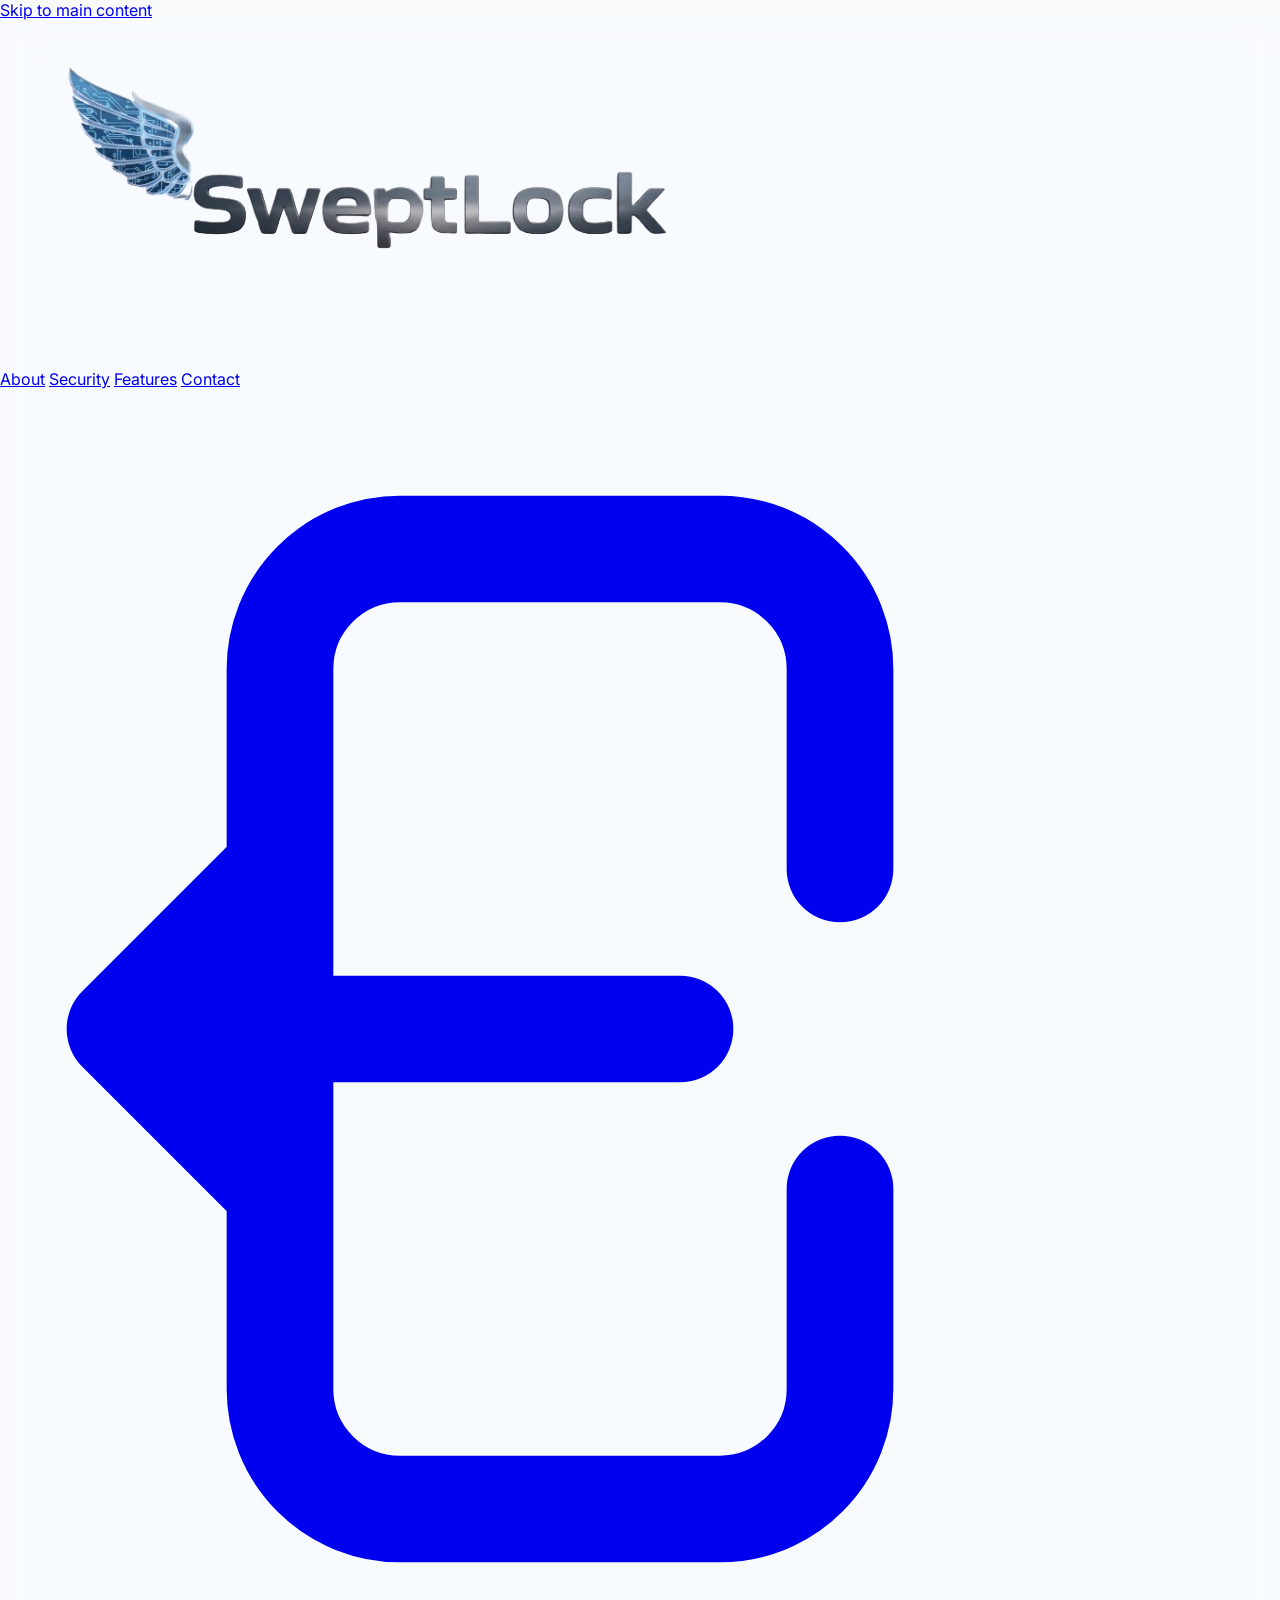
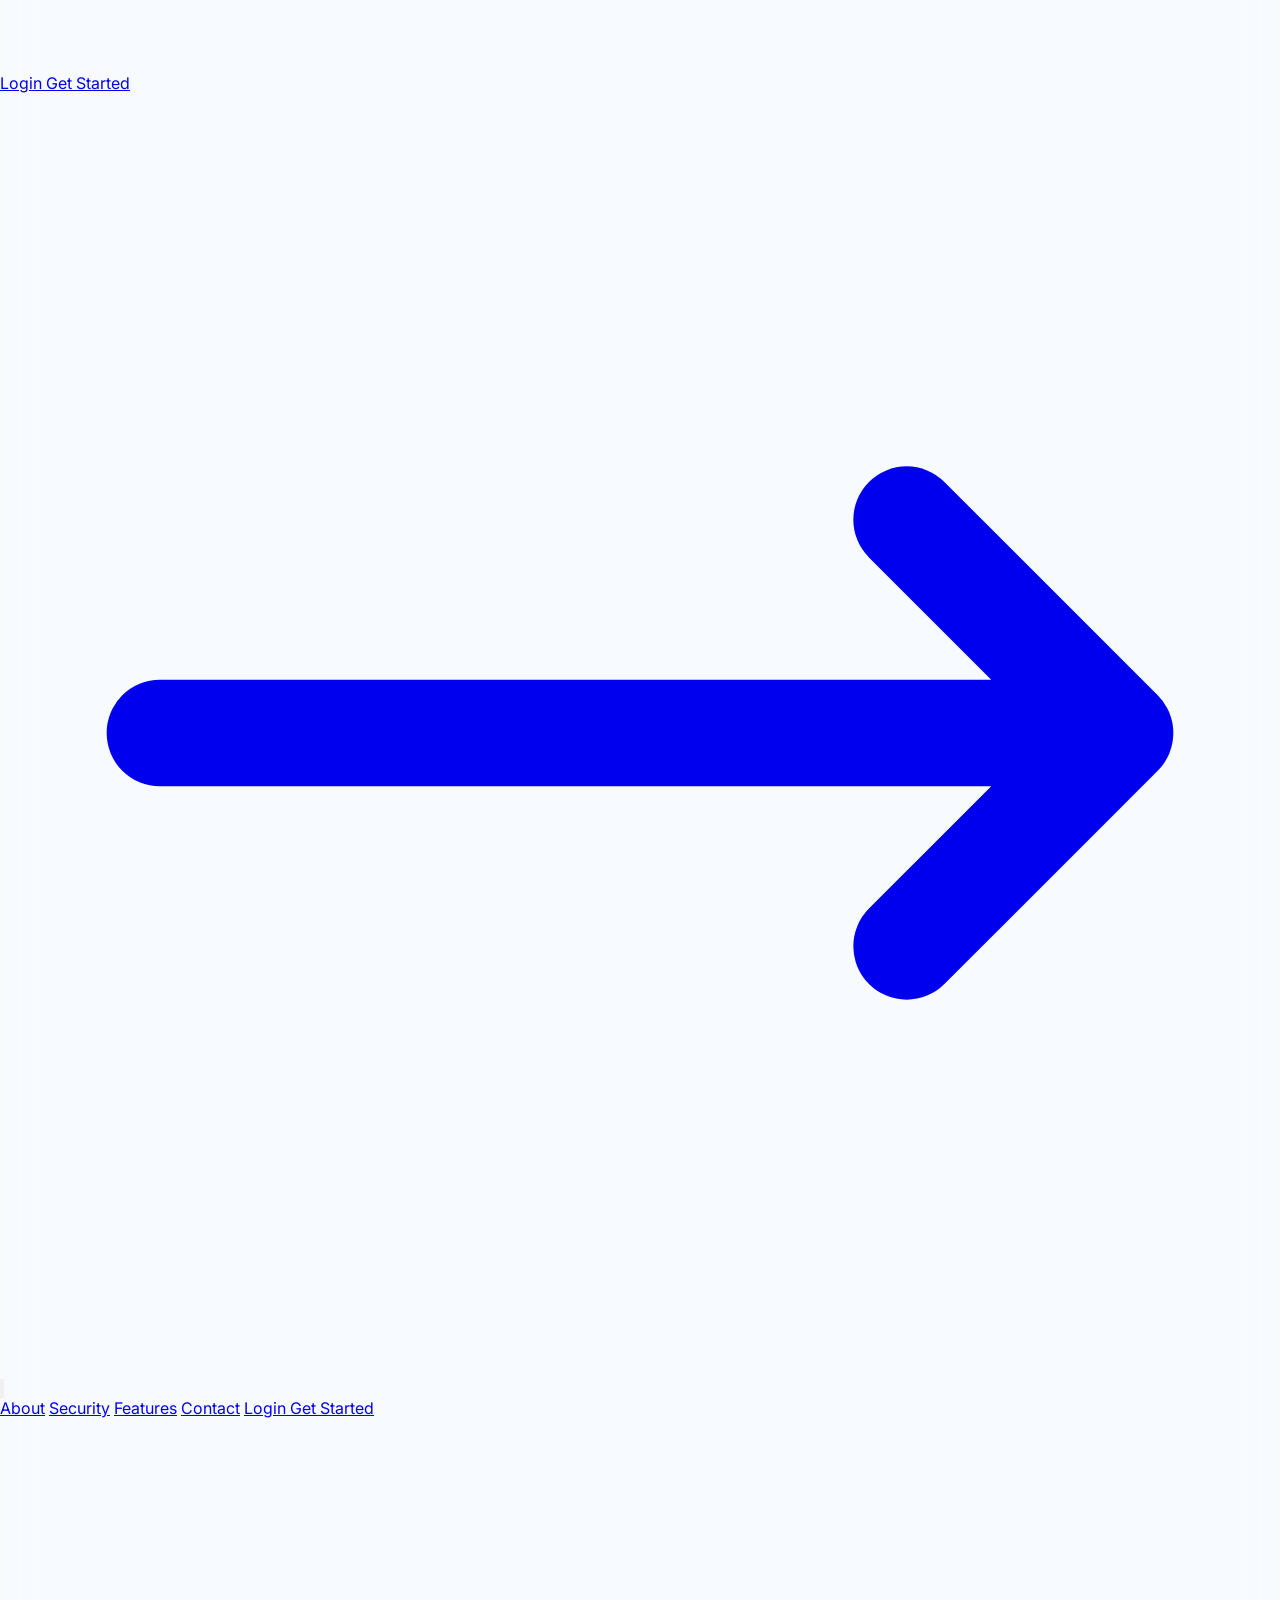
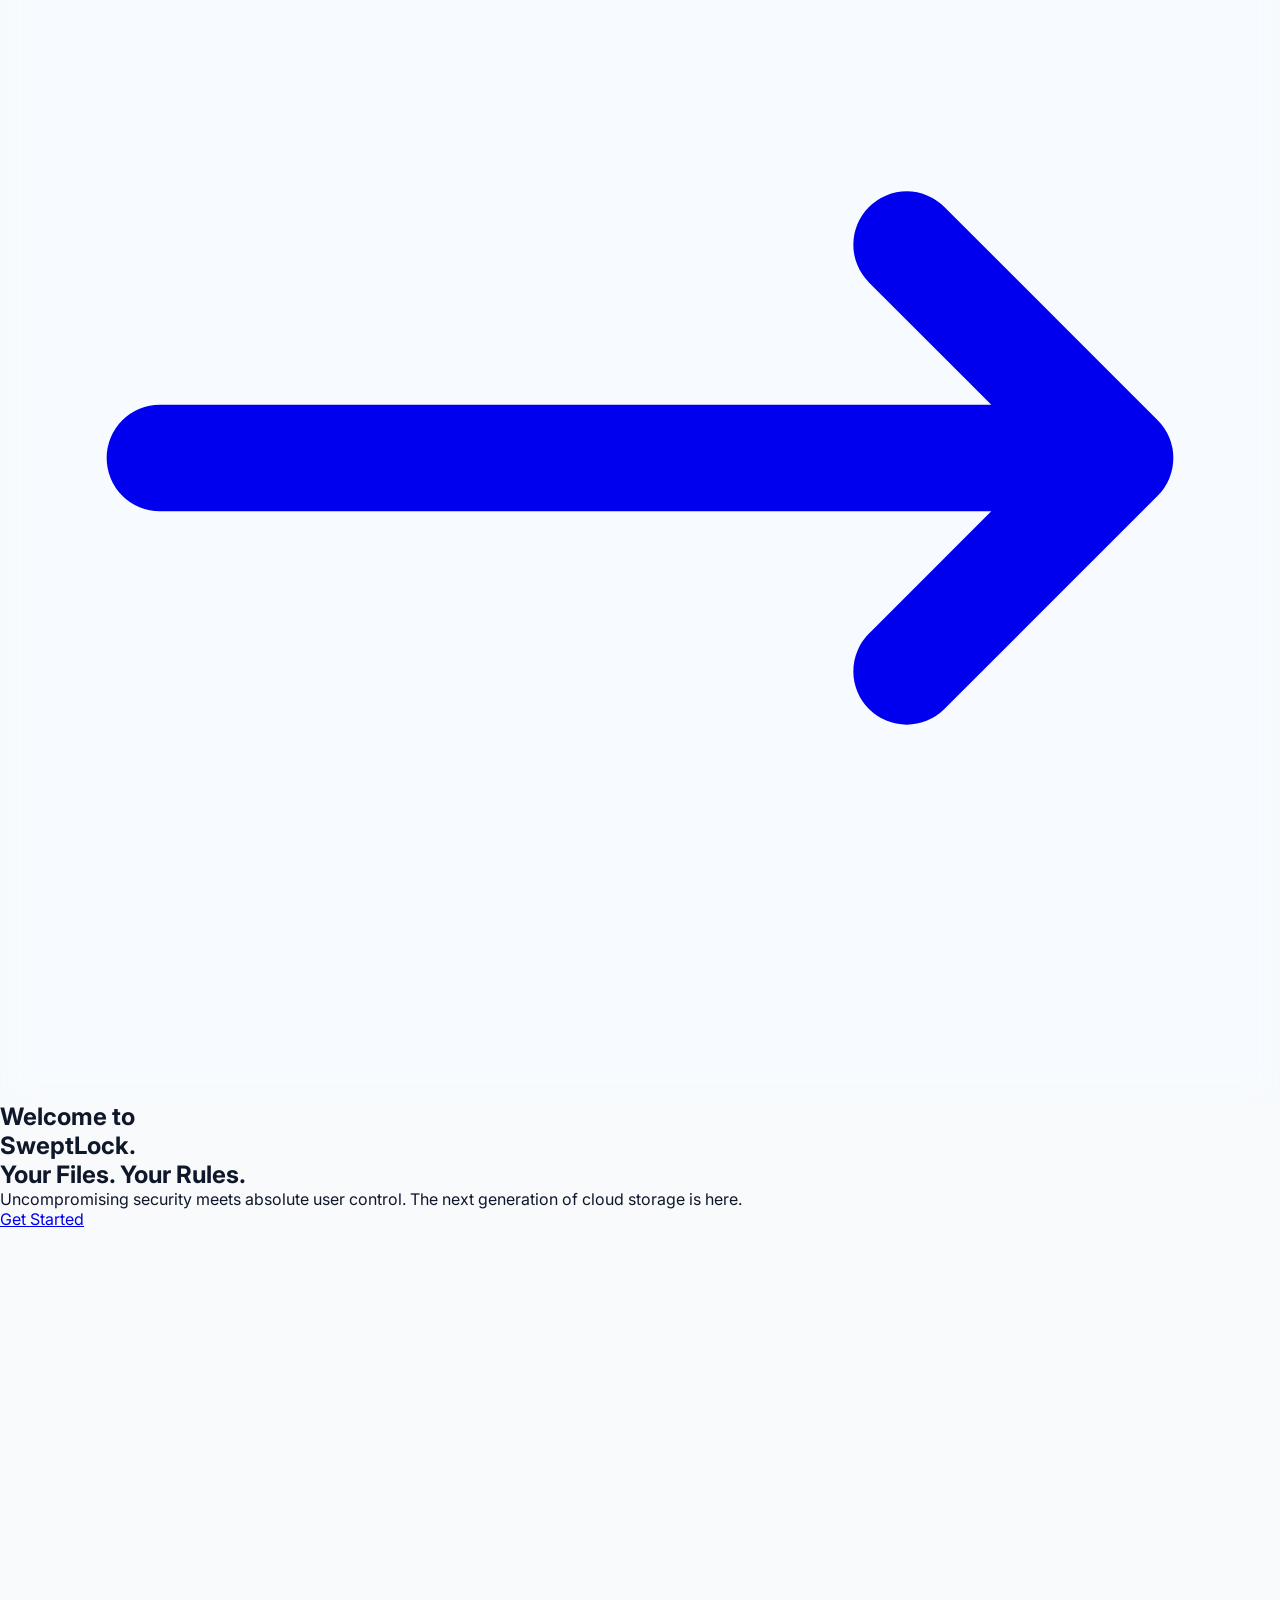
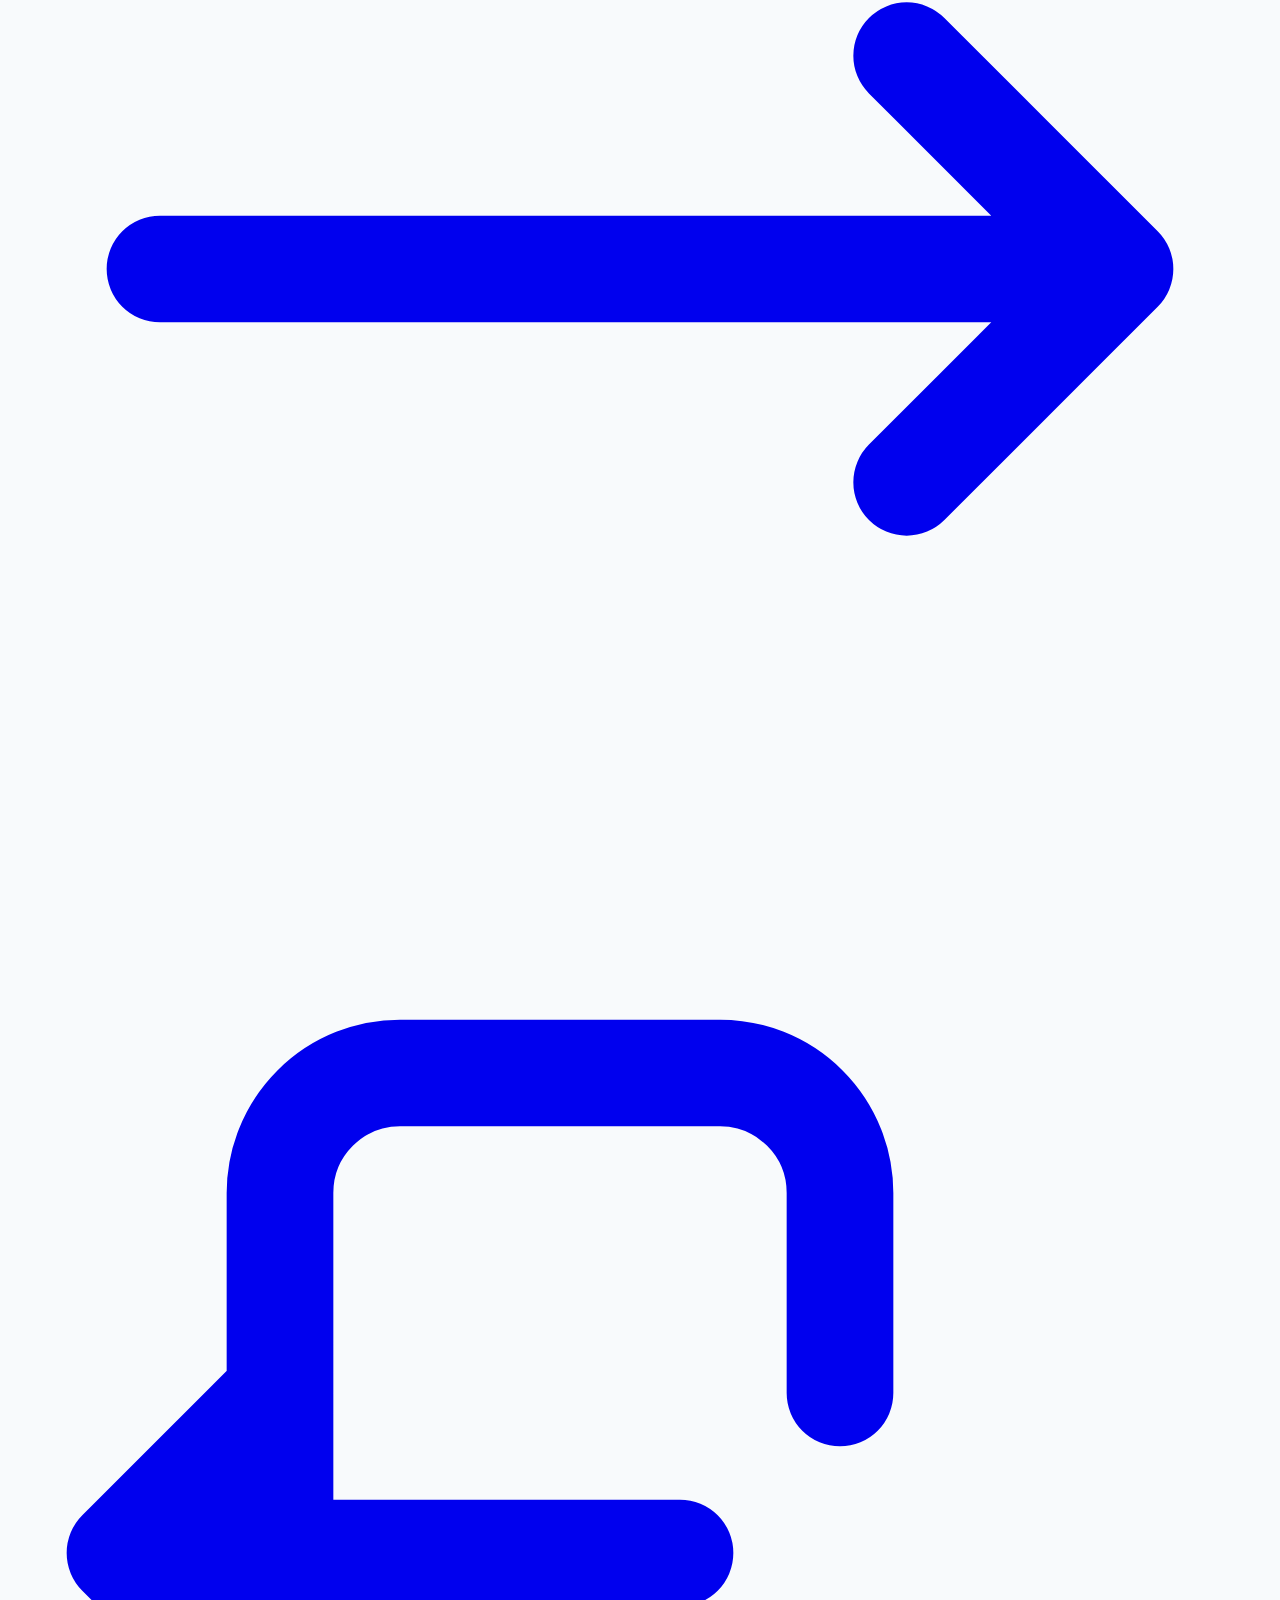
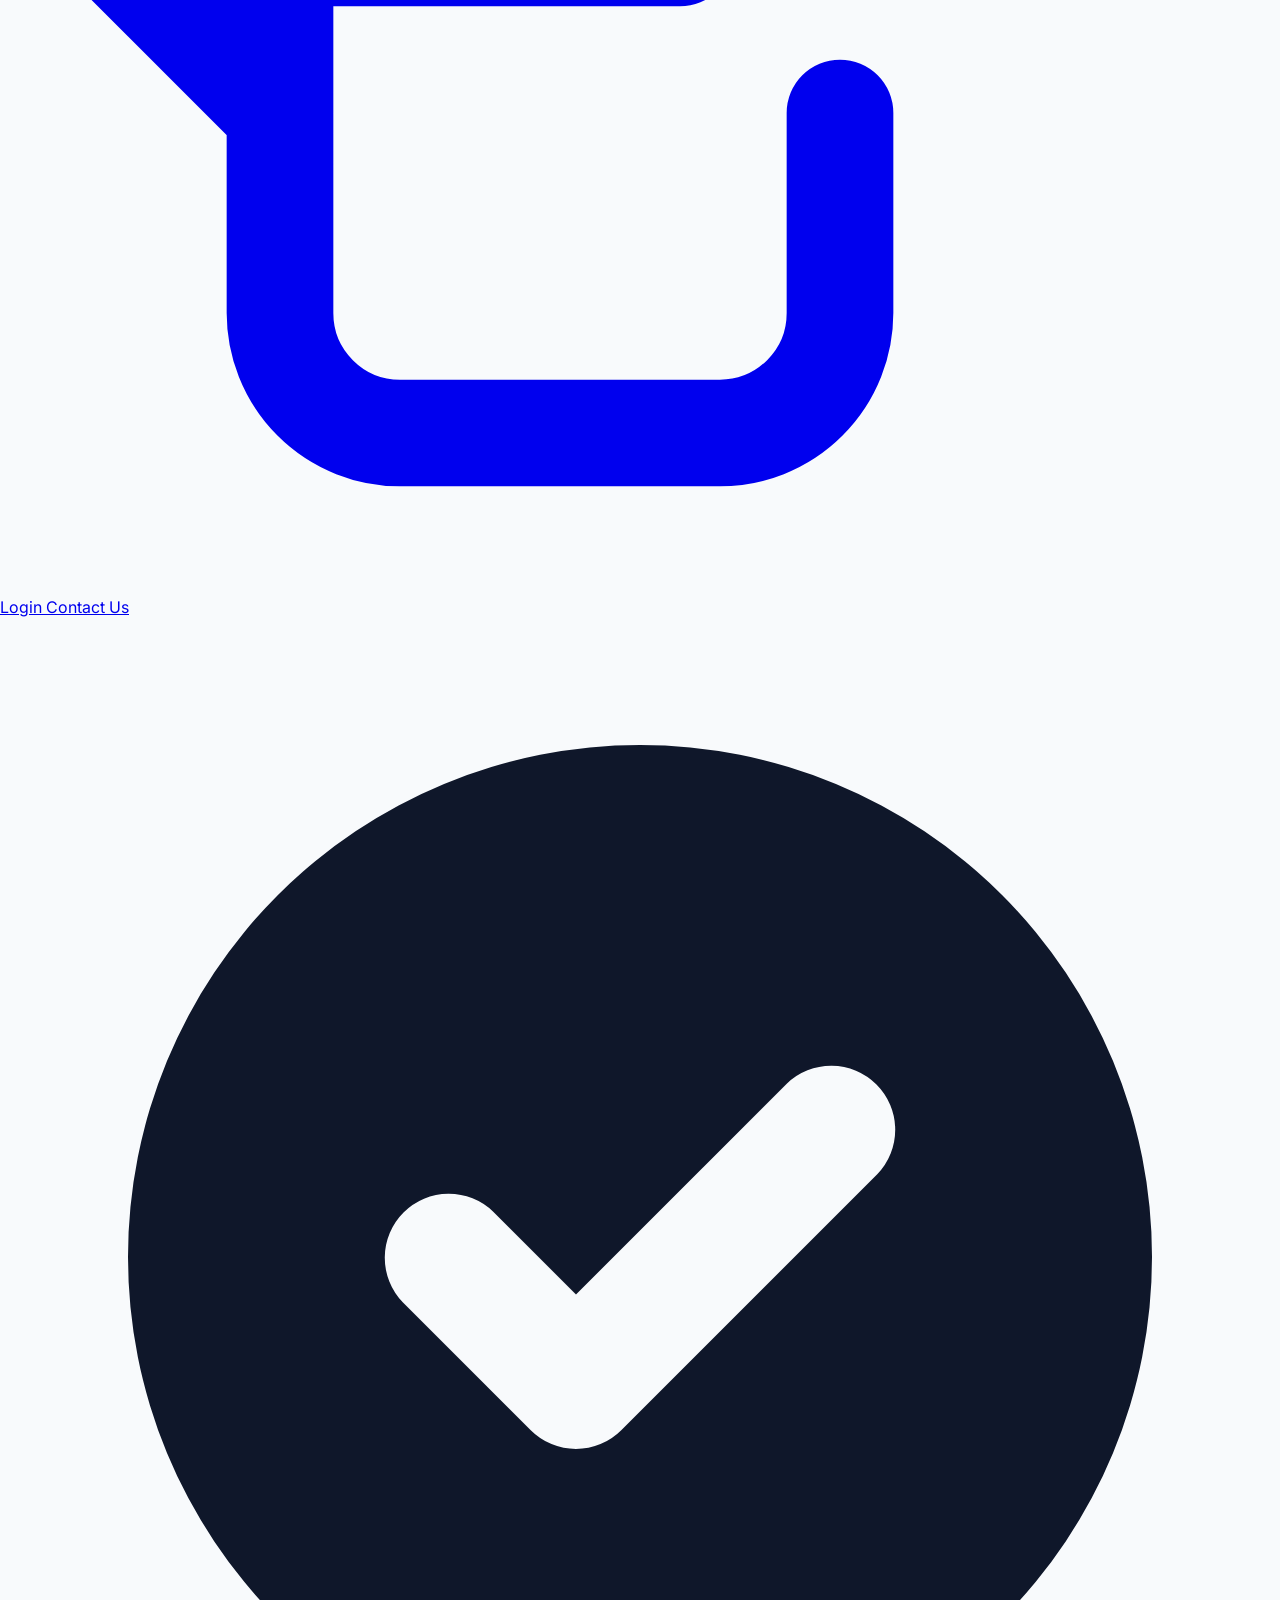
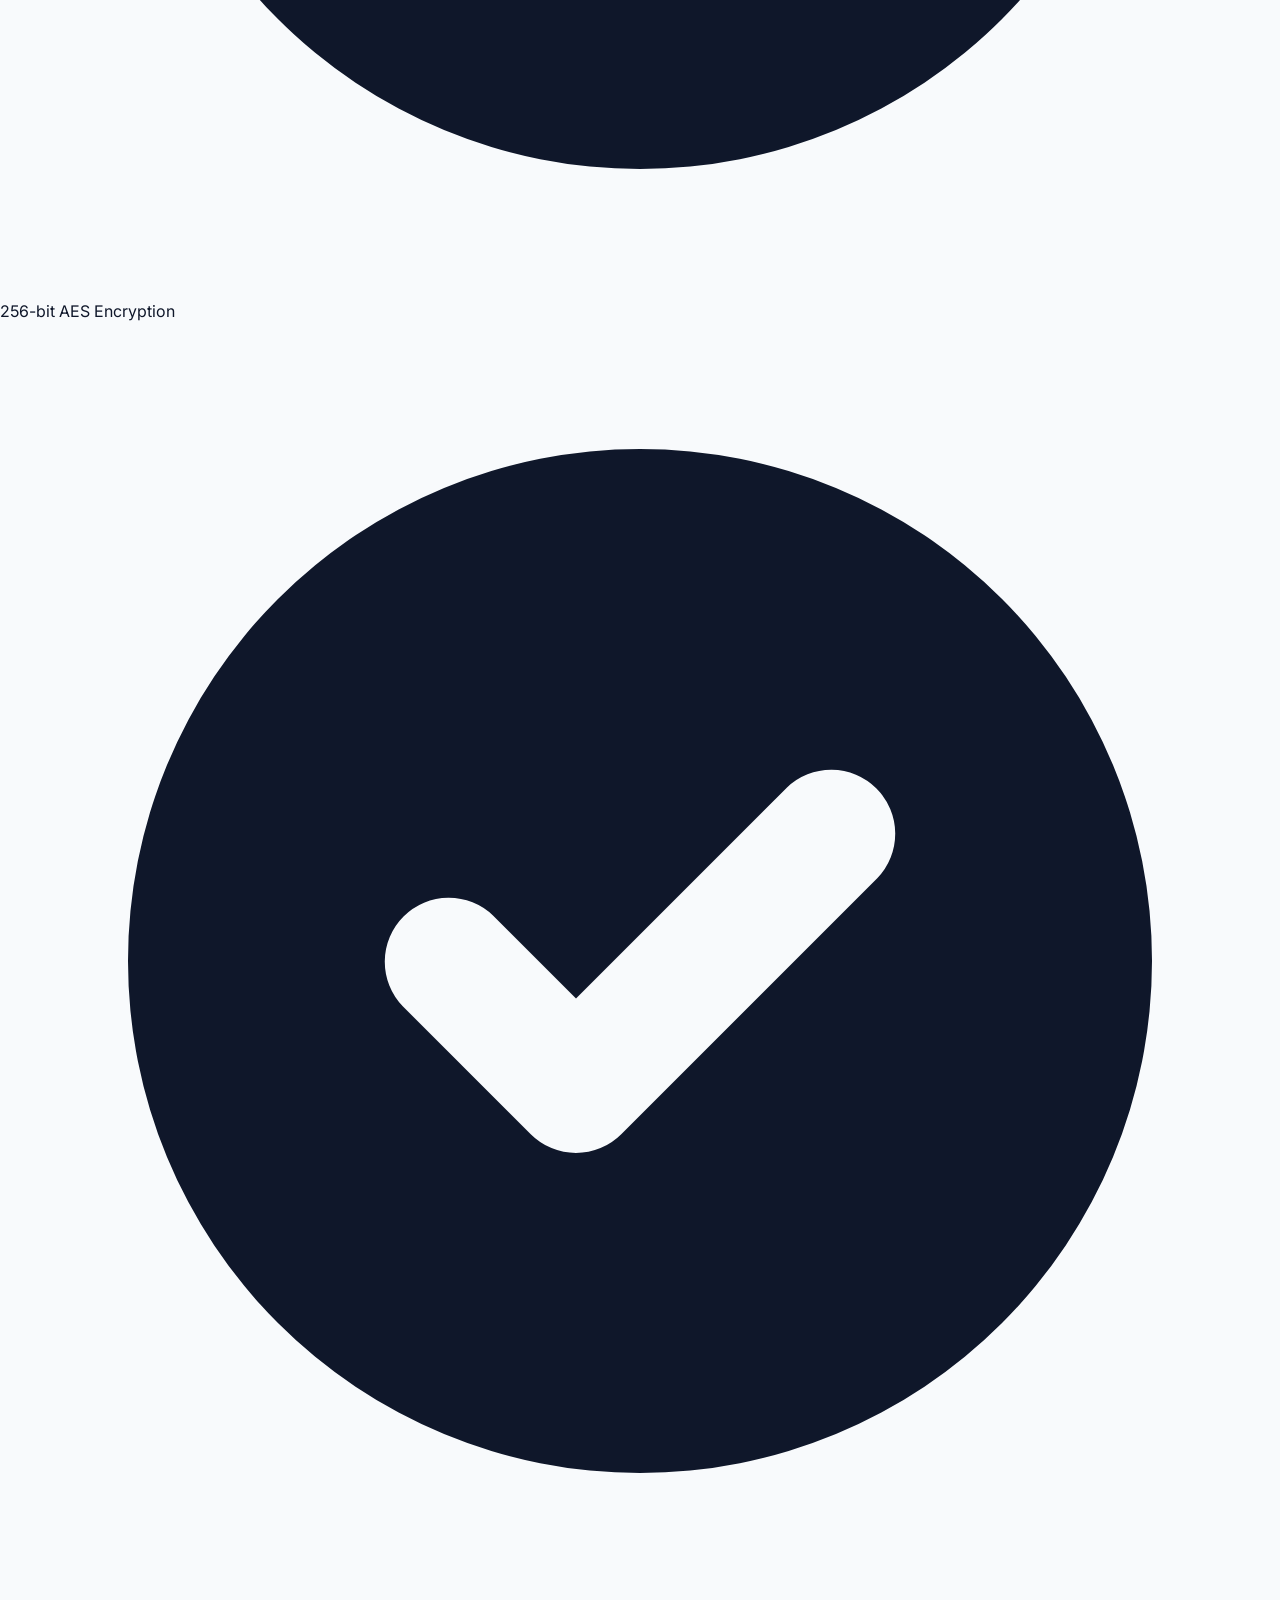
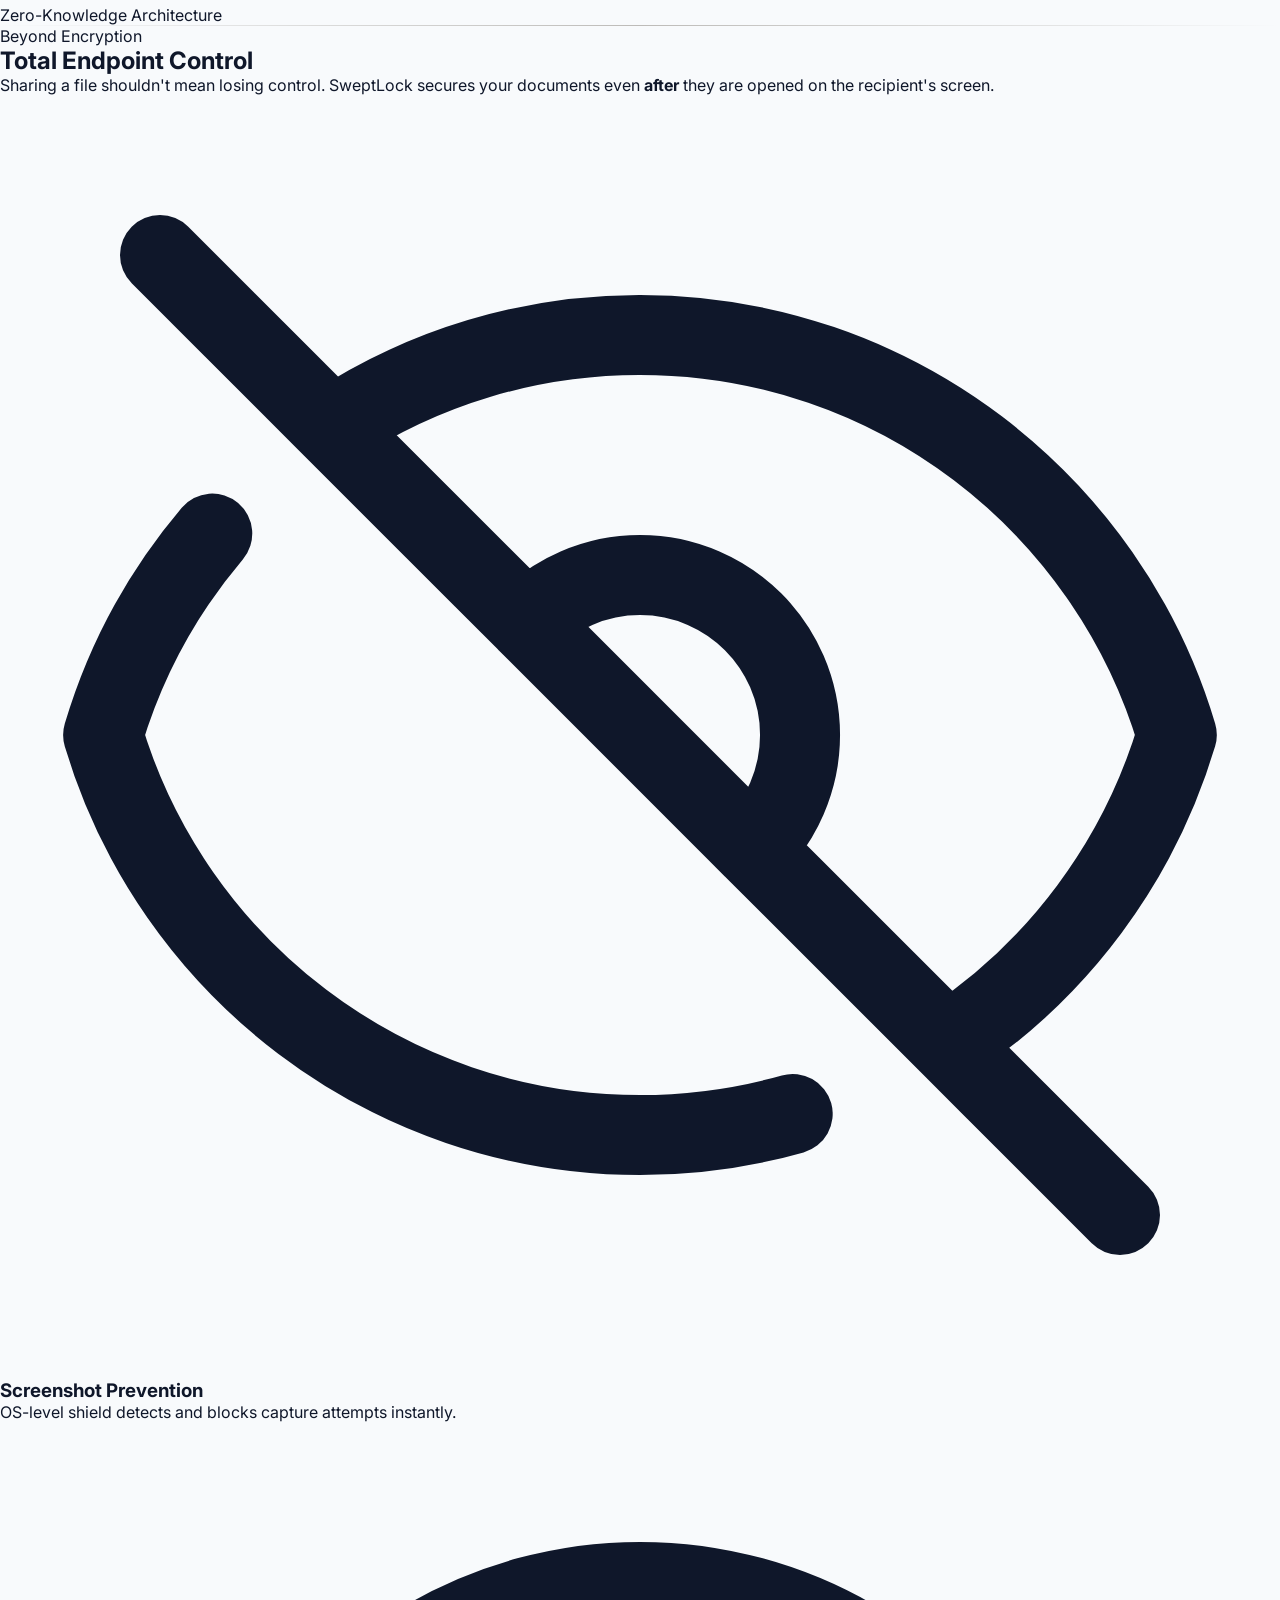
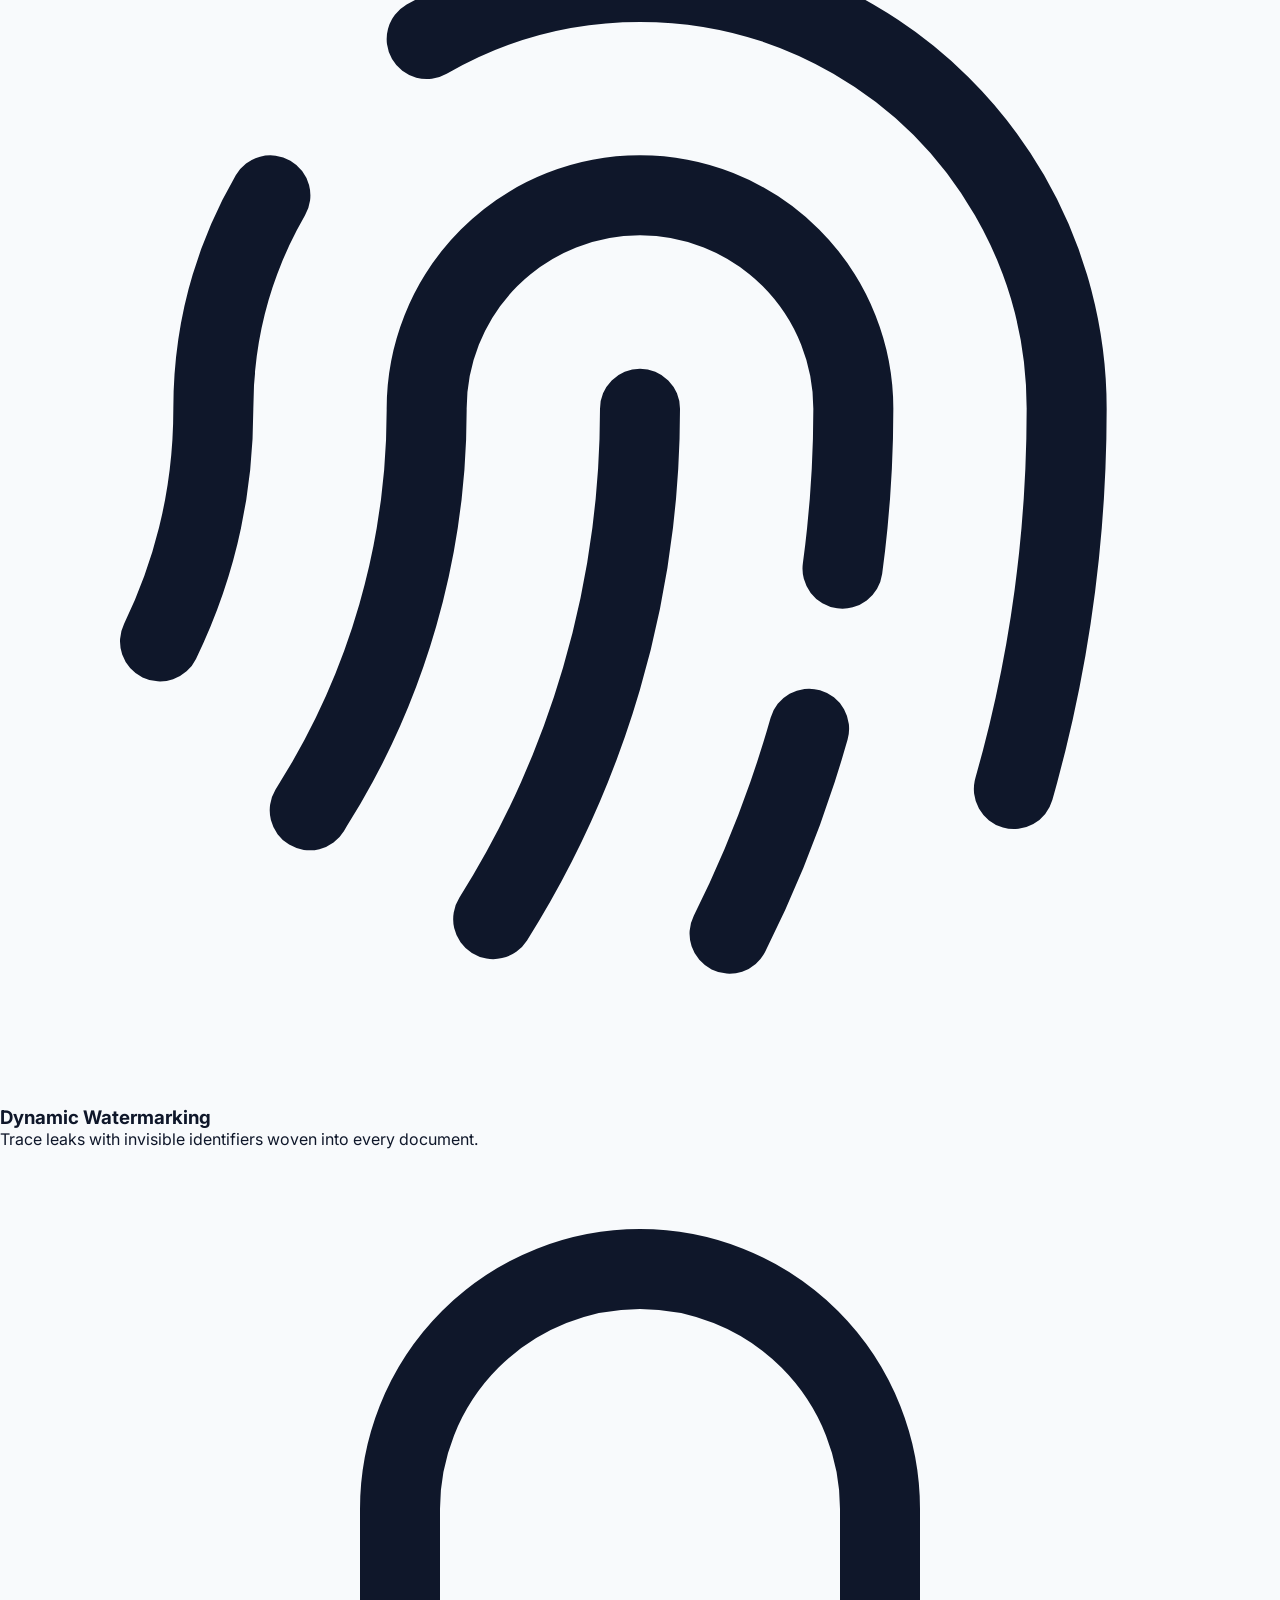
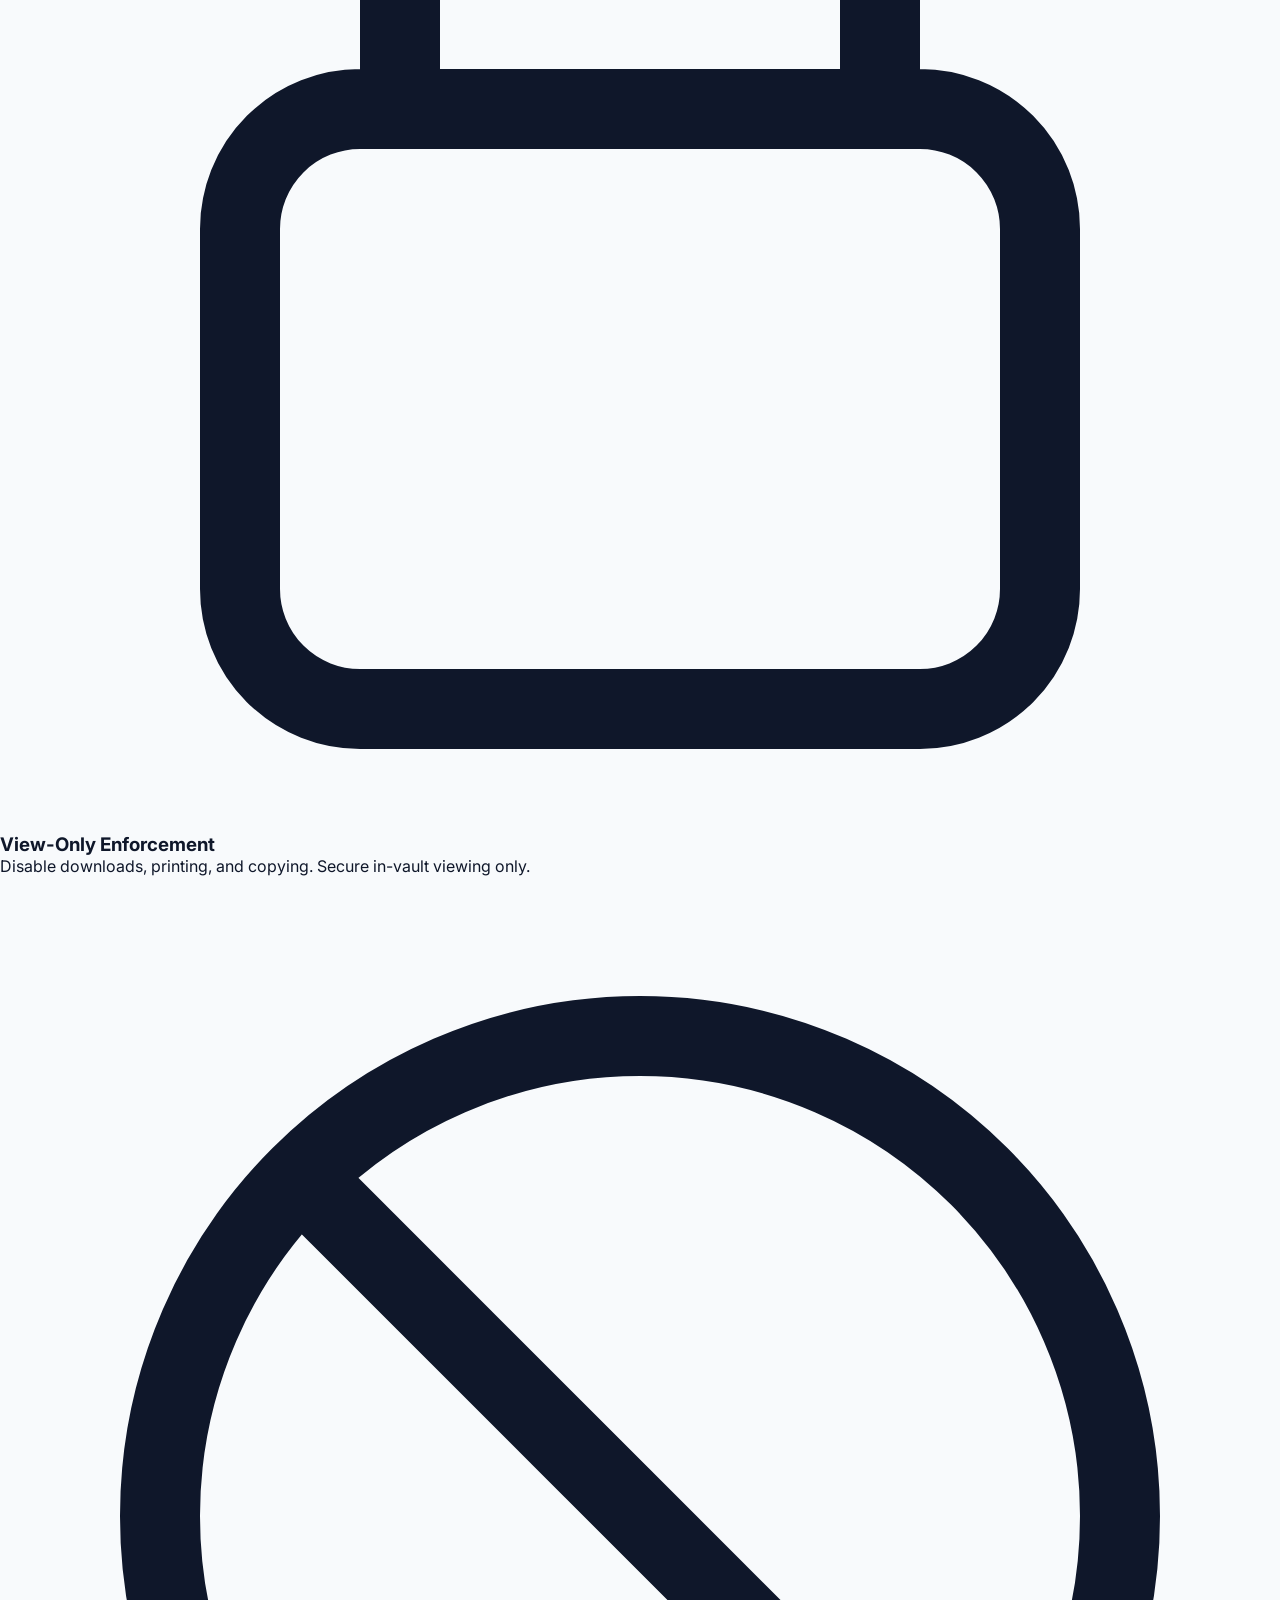
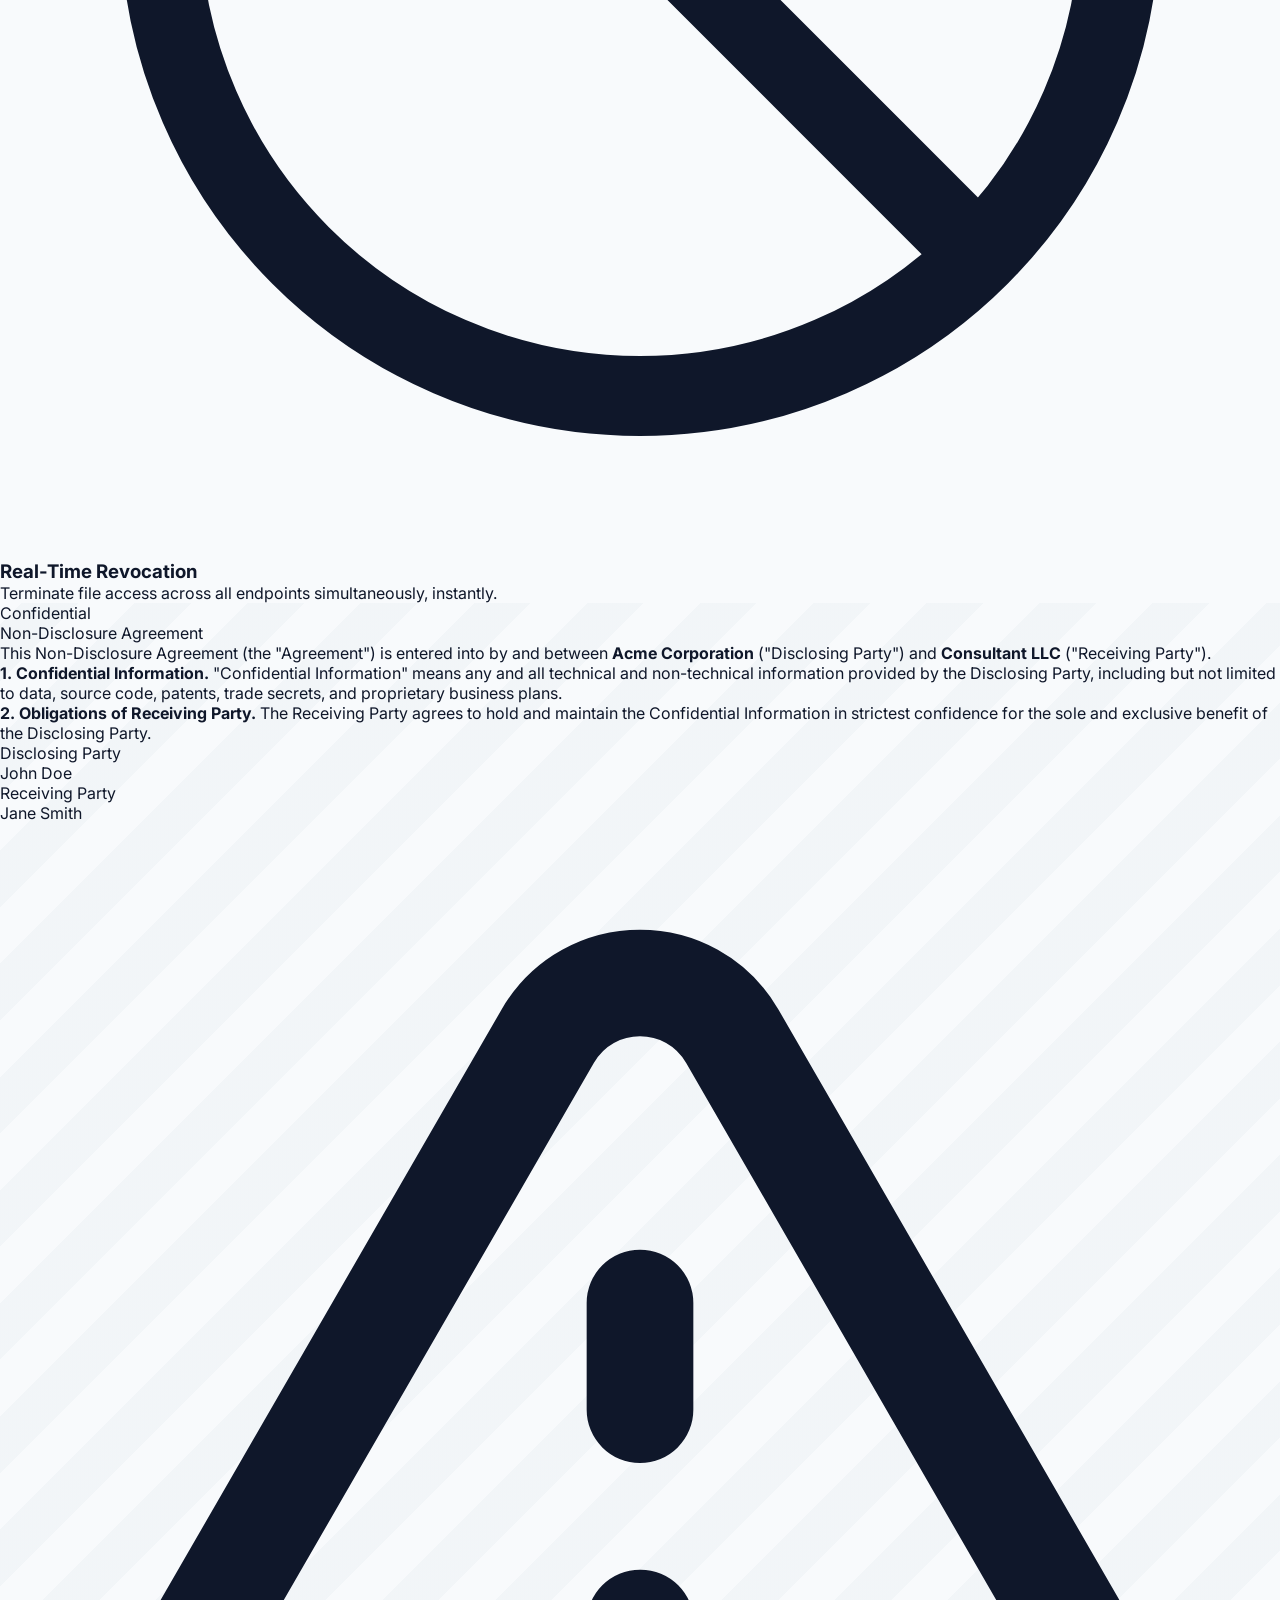
==== commit ed942d26: "feat: add Login / Get Started entry points to the SweptLock app (centralized app-URL config)" ====
--- a/index.html
+++ b/index.html
@@ -12,6 +12,9 @@
   <link href="https://fonts.googleapis.com/css2?family=Inter:wght@300;400;500;600;700;800;900&display=swap"
     rel="stylesheet" />
   <script src="https://cdn.tailwindcss.com"></script>
+  <!-- Centralized app-URL config: single source of truth for the app login URL.
+       Decoupled from the app — the site only navigates to it. See js/config.js. -->
+  <script defer src="js/config.js"></script>
   <script>
     tailwind.config = {
       theme: {
@@ -261,17 +264,30 @@
               class="h-20 sm:h-30 w-auto object-contain transition-transform group-hover:scale-105" />
           </a>
 
-          <div class="hidden md:flex items-center gap-8">
+          <div class="hidden md:flex items-center gap-6 lg:gap-8">
             <a href="#about" class="text-sm font-medium text-slate-600 hover:text-slate-950 transition-colors">About</a>
             <a href="#security"
               class="text-sm font-medium text-slate-600 hover:text-slate-950 transition-colors">Security</a>
             <a href="#features"
               class="text-sm font-medium text-slate-600 hover:text-slate-950 transition-colors">Features</a>
             <a href="#contact"
-              class="inline-flex items-center gap-2 px-5 py-2.5 rounded-lg bg-cobalt-500 hover:bg-cobalt-600 text-white text-sm font-semibold transition-colors">
-              Contact Us
+              class="text-sm font-medium text-slate-600 hover:text-slate-950 transition-colors">Contact</a>
+
+            <!-- App entry points. href is set from js/config.js (single source of truth). -->
+            <a href="#" data-app-link data-app-action="login" aria-label="Log in to the SweptLock app"
+              class="inline-flex items-center gap-1.5 px-4 py-2 rounded-lg text-sm font-semibold text-slate-700 hover:text-cobalt-600 hover:bg-slate-100 transition-colors">
               <svg class="w-4 h-4" fill="none" stroke="currentColor" stroke-width="2" viewBox="0 0 24 24"
                 aria-hidden="true">
+                <path stroke-linecap="round" stroke-linejoin="round"
+                  d="M15.75 9V5.25A2.25 2.25 0 0013.5 3h-6a2.25 2.25 0 00-2.25 2.25v13.5A2.25 2.25 0 007.5 21h6a2.25 2.25 0 002.25-2.25V15m-3-3H2.25m0 0l3-3m-3 3l3 3" />
+              </svg>
+              Login
+            </a>
+            <a href="#" data-app-link data-app-action="get-started" aria-label="Get started with the SweptLock app"
+              class="group inline-flex items-center gap-2 px-5 py-2.5 rounded-lg bg-cobalt-500 hover:bg-cobalt-600 text-white text-sm font-semibold transition-colors">
+              Get Started
+              <svg class="w-4 h-4 transition-transform group-hover:translate-x-1" fill="none" stroke="currentColor"
+                stroke-width="2" viewBox="0 0 24 24" aria-hidden="true">
                 <path stroke-linecap="round" stroke-linejoin="round" d="M17 8l4 4m0 0l-4 4m4-4H3" />
               </svg>
             </a>
@@ -295,8 +311,21 @@
             <a href="#features"
               class="text-slate-600 font-medium hover:text-slate-950 transition-colors mobile-nav-link">Features</a>
             <a href="#contact"
-              class="inline-flex items-center justify-center gap-2 px-5 py-2.5 rounded-lg bg-cobalt-500 text-white text-sm font-semibold mobile-nav-link">Contact
-              Us</a>
+              class="text-slate-600 font-medium hover:text-slate-950 transition-colors mobile-nav-link">Contact</a>
+
+            <!-- App entry points. href is set from js/config.js (single source of truth). -->
+            <a href="#" data-app-link data-app-action="login" aria-label="Log in to the SweptLock app"
+              class="inline-flex items-center justify-center gap-2 px-5 py-2.5 rounded-lg border border-cobalt-500 text-cobalt-600 hover:bg-cobalt-50 text-sm font-semibold transition-colors">
+              Login
+            </a>
+            <a href="#" data-app-link data-app-action="get-started" aria-label="Get started with the SweptLock app"
+              class="inline-flex items-center justify-center gap-2 px-5 py-2.5 rounded-lg bg-cobalt-500 hover:bg-cobalt-600 text-white text-sm font-semibold transition-colors">
+              Get Started
+              <svg class="w-4 h-4" fill="none" stroke="currentColor" stroke-width="2" viewBox="0 0 24 24"
+                aria-hidden="true">
+                <path stroke-linecap="round" stroke-linejoin="round" d="M17 8l4 4m0 0l-4 4m4-4H3" />
+              </svg>
+            </a>
           </div>
         </div>
       </div>
@@ -331,13 +360,27 @@
           </p>
 
           <div class="reveal animate-fade-up delay-300 flex flex-col sm:flex-row gap-4">
-            <a href="#contact"
+            <!-- Primary app entry point. href is set from js/config.js (single source of truth). -->
+            <a href="#" data-app-link data-app-action="get-started" aria-label="Get started with the SweptLock app"
               class="group inline-flex items-center justify-center gap-2 px-6 py-3.5 rounded-lg bg-cobalt-500 hover:bg-cobalt-600 text-white font-semibold text-sm transition-all shadow-sm">
-              Contact Us
+              Get Started
               <svg class="w-5 h-5 transition-transform group-hover:translate-x-1" fill="none" stroke="currentColor"
                 stroke-width="2" viewBox="0 0 24 24" aria-hidden="true">
                 <path stroke-linecap="round" stroke-linejoin="round" d="M17 8l4 4m0 0l-4 4m4-4H3" />
               </svg>
+            </a>
+            <a href="#" data-app-link data-app-action="login" aria-label="Log in to the SweptLock app"
+              class="inline-flex items-center justify-center gap-2 px-6 py-3.5 rounded-lg border border-cobalt-500 text-cobalt-600 hover:bg-cobalt-50 font-semibold text-sm transition-all">
+              <svg class="w-5 h-5" fill="none" stroke="currentColor" stroke-width="2" viewBox="0 0 24 24"
+                aria-hidden="true">
+                <path stroke-linecap="round" stroke-linejoin="round"
+                  d="M15.75 9V5.25A2.25 2.25 0 0013.5 3h-6a2.25 2.25 0 00-2.25 2.25v13.5A2.25 2.25 0 007.5 21h6a2.25 2.25 0 002.25-2.25V15m-3-3H2.25m0 0l3-3m-3 3l3 3" />
+              </svg>
+              Login
+            </a>
+            <a href="#contact"
+              class="inline-flex items-center justify-center gap-2 px-6 py-3.5 rounded-lg text-slate-700 hover:text-cobalt-600 hover:bg-slate-100 font-semibold text-sm transition-all">
+              Contact Us
             </a>
           </div>
 
@@ -652,6 +695,14 @@
                 </svg>
                 Zero-knowledge Key Management
               </li>
+              <li class="flex items-start gap-3 text-sm text-slate-700 font-medium">
+                <svg class="w-5 h-5 text-cobalt-500 shrink-0" fill="currentColor" viewBox="0 0 20 20">
+                  <path fill-rule="evenodd"
+                    d="M10 18a8 8 0 100-16 8 8 0 000 16zm3.707-9.293a1 1 0 00-1.414-1.414L9 10.586 7.707 9.293a1 1 0 00-1.414 1.414l2 2a1 1 0 001.414 0l4-4z"
+                    clip-rule="evenodd" />
+                </svg>
+                Managed Access Control & Sharing Permissions
+              </li>
             </ul>
 
             <div class="pt-6 border-t border-slate-300">
@@ -696,6 +747,14 @@
                 </svg>
                 Secure Collaboration Workflows
               </li>
+              <li class="flex items-start gap-3 text-sm text-slate-700 font-medium">
+                <svg class="w-5 h-5 text-cobalt-500 shrink-0" fill="currentColor" viewBox="0 0 20 20">
+                  <path fill-rule="evenodd"
+                    d="M10 18a8 8 0 100-16 8 8 0 000 16zm3.707-9.293a1 1 0 00-1.414-1.414L9 10.586 7.707 9.293a1 1 0 00-1.414 1.414l2 2a1 1 0 001.414 0l4-4z"
+                    clip-rule="evenodd" />
+                </svg>
+                Managed Access Control & Sharing Permissions
+              </li>
             </ul>
 
             <div class="pt-6 border-t border-slate-300">
@@ -1016,7 +1075,7 @@
           <div class="reveal animate-slide-right delay-200">
             <form id="contact-form" class="bg-white border border-slate-200 shadow-lg p-8 lg:p-10 rounded-2xl"
               aria-labelledby="form-title">
-              <input type="hidden" name="access_key" value="ac943698-8d9f-4334-893c-21d2b9190928">
+              <input type="hidden" name="access_key" value="318390e3-290b-4e70-893d-7c5b18f207af">
               <input type="checkbox" name="botcheck" class="hidden" style="display: none;" aria-hidden="true">
 
               <h3 id="form-title" class="text-2xl font-bold text-slate-950 mb-2">Contact Us</h3>
@@ -1096,6 +1155,11 @@
           <ul class="space-y-3">
             <li><a href="#security" class="text-sm text-slate-400 hover:text-white transition-colors">Security</a></li>
             <li><a href="#features" class="text-sm text-slate-400 hover:text-white transition-colors">Features</a></li>
+            <!-- App entry point. href is set from js/config.js (single source of truth). -->
+            <li><a href="#" data-app-link data-app-action="open-app" aria-label="Open the SweptLock app"
+                class="text-sm text-slate-400 hover:text-white transition-colors">Open App</a></li>
+            <li><a href="#" data-app-link data-app-action="login" aria-label="Log in to the SweptLock app"
+                class="text-sm text-slate-400 hover:text-white transition-colors">Login</a></li>
           </ul>
         </nav>
 
@@ -1107,6 +1171,7 @@
                 Policy</a></li>
             <li><a href="agreement.html" class="text-sm text-slate-400 hover:text-white transition-colors">User
                 Agreement</a></li>
+            <li><a href="accessibility.html" class="text-sm text-slate-400 hover:text-white transition-colors">Accessibility Statement</a></li>
             <li><a href="#contact" class="text-sm text-slate-400 hover:text-white transition-colors">Contact</a></li>
           </ul>
         </nav>
@@ -1133,39 +1198,95 @@
       const baseSpeed = 0;
 
       let activeCard = null;
+      let activeCardIndex = -1;
       let targetAngle = null;
 
+      let isDragging = false;
+      let startX = 0;
+      let currentX = 0;
+      const dragThreshold = 50;
+
+      const focusCardByIndex = (index) => {
+        let newIndex = index % cards.length;
+        if (newIndex < 0) newIndex += cards.length;
+        activeCardIndex = newIndex;
+        activeCard = cards[newIndex];
+        const offset = (newIndex / cards.length) * Math.PI * 2;
+        let idealTarget = (Math.PI / 2) - offset;
+        let normalizedCurrent = currentGlobalAngle % (Math.PI * 2);
+        let diff = idealTarget - normalizedCurrent;
+        diff = ((diff + Math.PI) % (Math.PI * 2) + Math.PI * 2) % (Math.PI * 2) - Math.PI;
+        targetAngle = currentGlobalAngle + diff;
+      };
+
       cards.forEach((card, index) => {
-        const offset = (index / cards.length) * Math.PI * 2;
-
-        const focusCard = () => {
-          activeCard = card;
-          let idealTarget = (Math.PI / 2) - offset;
-          let normalizedCurrent = currentGlobalAngle % (Math.PI * 2);
-          let diff = idealTarget - normalizedCurrent;
-          diff = ((diff + Math.PI) % (Math.PI * 2) + Math.PI * 2) % (Math.PI * 2) - Math.PI;
-          targetAngle = currentGlobalAngle + diff;
-        };
+        // Fix shrinking bug by managing transform directly in JS without CSS transition delays
+        card.style.transitionProperty = 'background-color, border-color, box-shadow, filter, opacity';
+        card.style.transitionDuration = '300ms';
+        card.currentFocusScale = 1.0;
 
         card.addEventListener('mouseenter', () => {
           if (!activeCard) {
-            focusCard();
+            focusCardByIndex(index);
           }
         });
 
         card.addEventListener('click', () => {
-          focusCard();
+          focusCardByIndex(index);
         });
 
         // Keyboard accessibility for buttons
         card.addEventListener('focus', () => {
-          focusCard();
+          focusCardByIndex(index);
         });
       });
 
+      const handleDragStart = (e) => {
+        isDragging = true;
+        startX = e.type.includes('touch') ? e.touches[0].clientX : e.clientX;
+      };
+
+      const handleDragMove = (e) => {
+        if (!isDragging) return;
+        currentX = e.type.includes('touch') ? e.touches[0].clientX : e.clientX;
+        const deltaX = currentX - startX;
+        
+        // Prevent default scrolling only when actively dragging horizontally
+        if (Math.abs(deltaX) > 10 && e.cancelable) {
+          e.preventDefault();
+        }
+
+        if (Math.abs(deltaX) > dragThreshold) {
+          let baseIndex = activeCardIndex === -1 ? 0 : activeCardIndex;
+          if (deltaX > 0) {
+            // Dragged right, go to previous card
+            focusCardByIndex(baseIndex - 1);
+          } else {
+            // Dragged left, go to next card
+            focusCardByIndex(baseIndex + 1);
+          }
+          // Reset startX to prevent multiple triggers in one long swipe
+          startX = currentX;
+        }
+      };
+
+      const handleDragEnd = () => {
+        isDragging = false;
+      };
+
+      container.addEventListener('mousedown', handleDragStart);
+      container.addEventListener('mousemove', handleDragMove, { passive: false });
+      window.addEventListener('mouseup', handleDragEnd);
+
+      container.addEventListener('touchstart', handleDragStart, { passive: true });
+      container.addEventListener('touchmove', handleDragMove, { passive: false });
+      container.addEventListener('touchend', handleDragEnd);
+
       container.addEventListener('mouseleave', () => {
+        isDragging = false;
         activeCard = null;
         targetAngle = null;
+        activeCardIndex = -1;
       });
 
       function animateOrbit() {
@@ -1189,8 +1310,12 @@
           const baseScale = ((y + radiusY) / (radiusY * 2)) * 0.4 + 0.6;
           const isFocused = (card === activeCard);
 
+          // Smoothly interpolate scale in JS to prevent transform shrinking
+          const targetFocusScale = isFocused ? 1.05 : 1.0;
+          card.currentFocusScale += (targetFocusScale - card.currentFocusScale) * 0.15;
+
           const zIndex = isFocused ? 999 : Math.round(baseScale * 100);
-          const scale = isFocused ? baseScale * 1.05 : baseScale;
+          const scale = baseScale * card.currentFocusScale;
           const opacity = isFocused ? 1 : (baseScale < 0.8 ? 0.4 + ((baseScale - 0.6) * 1.5) : 1);
           const blurEffect = isFocused ? 'blur(0px)' : (baseScale < 0.75 ? 'blur(2px)' : 'blur(0px)');
 
@@ -1350,4 +1475,4 @@
   <script src="https://cdn.userway.org/widget.js" data-account="xXf7dfiReC" data-position="3"></script>
 </body>
 
-</html>+</html>
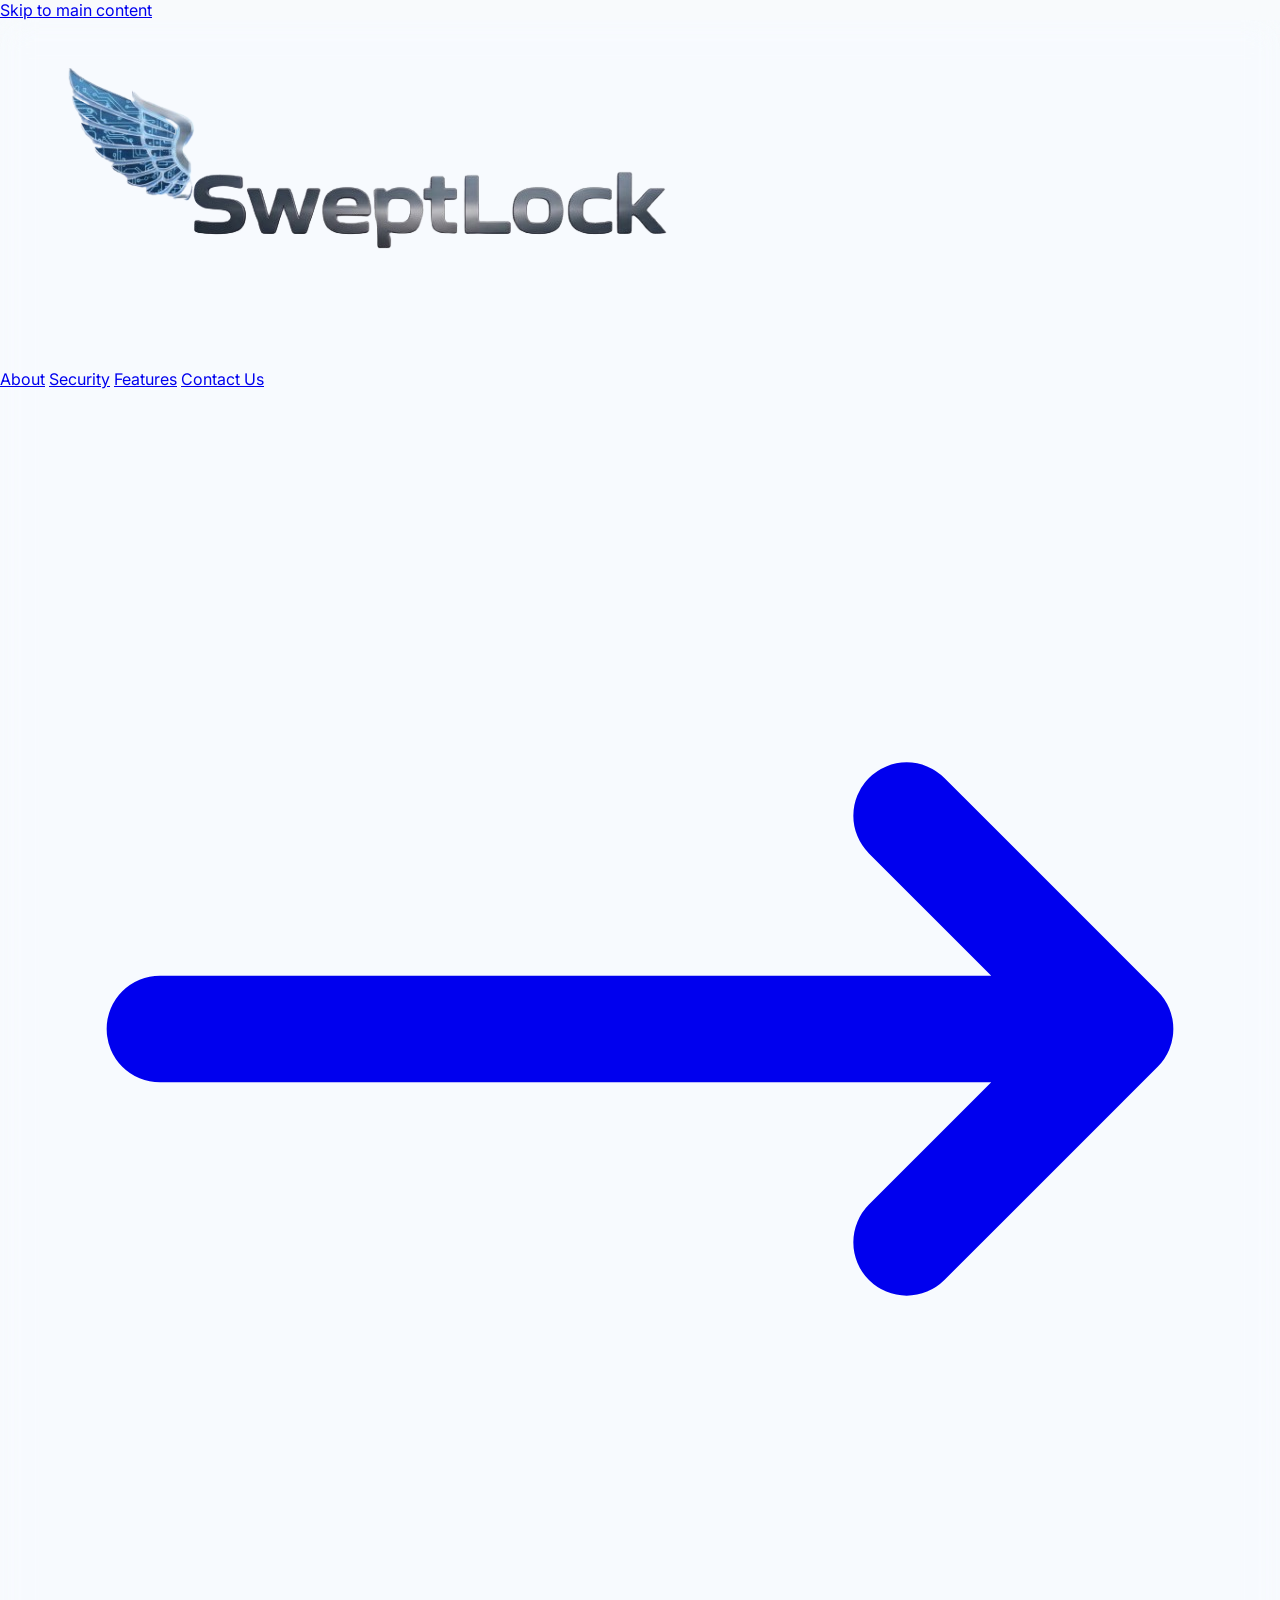
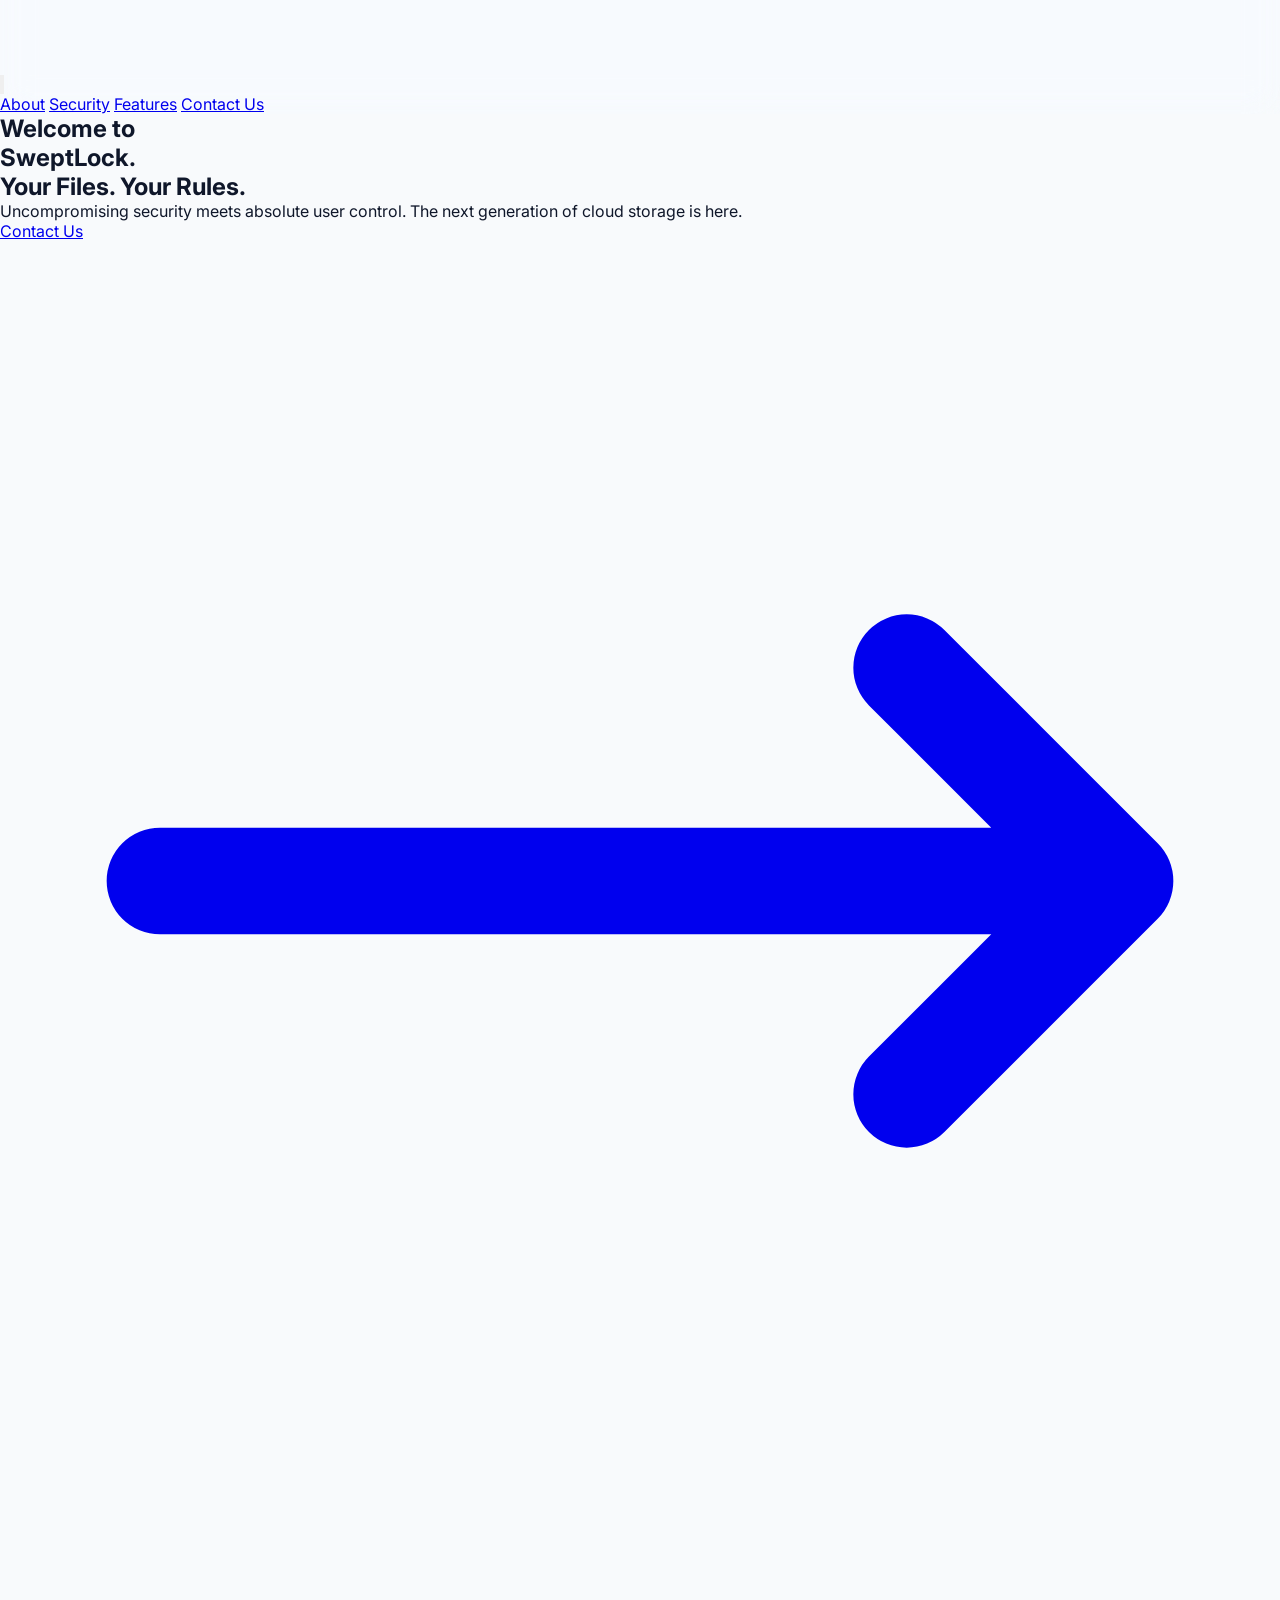
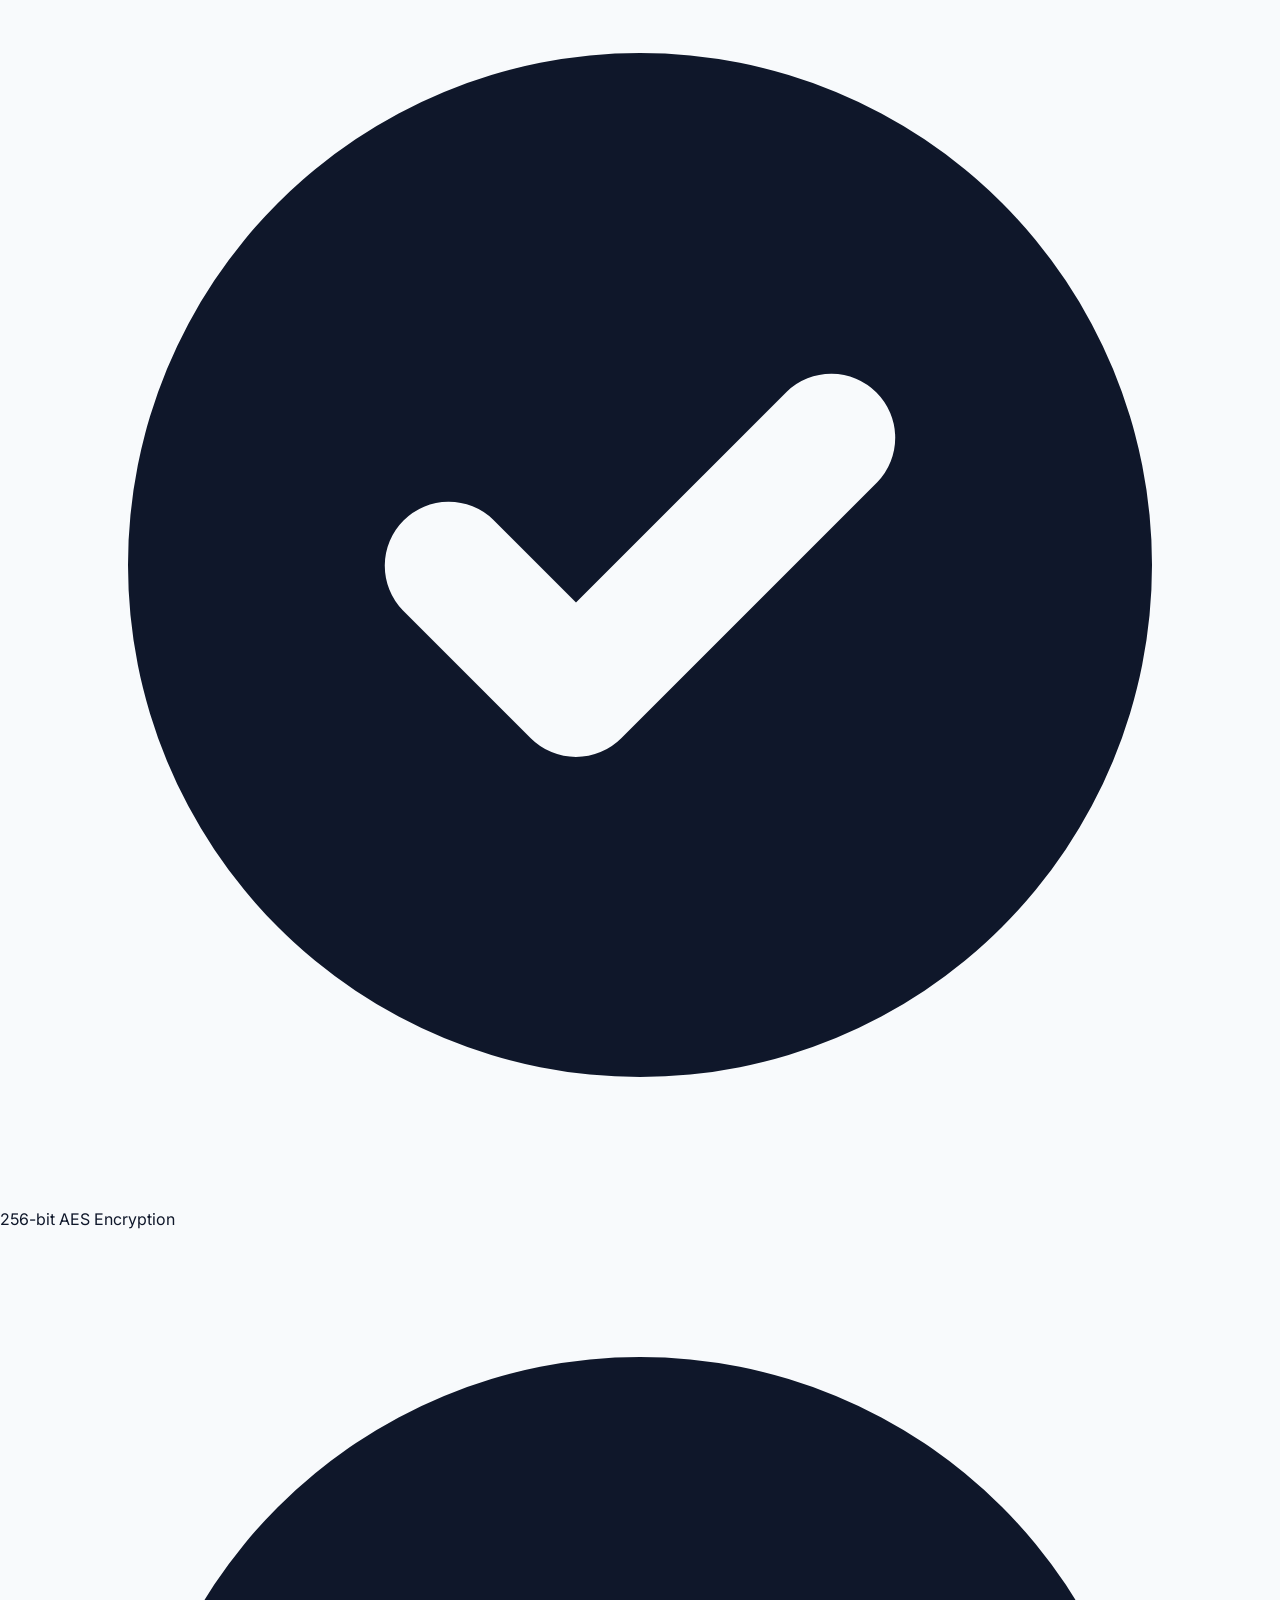
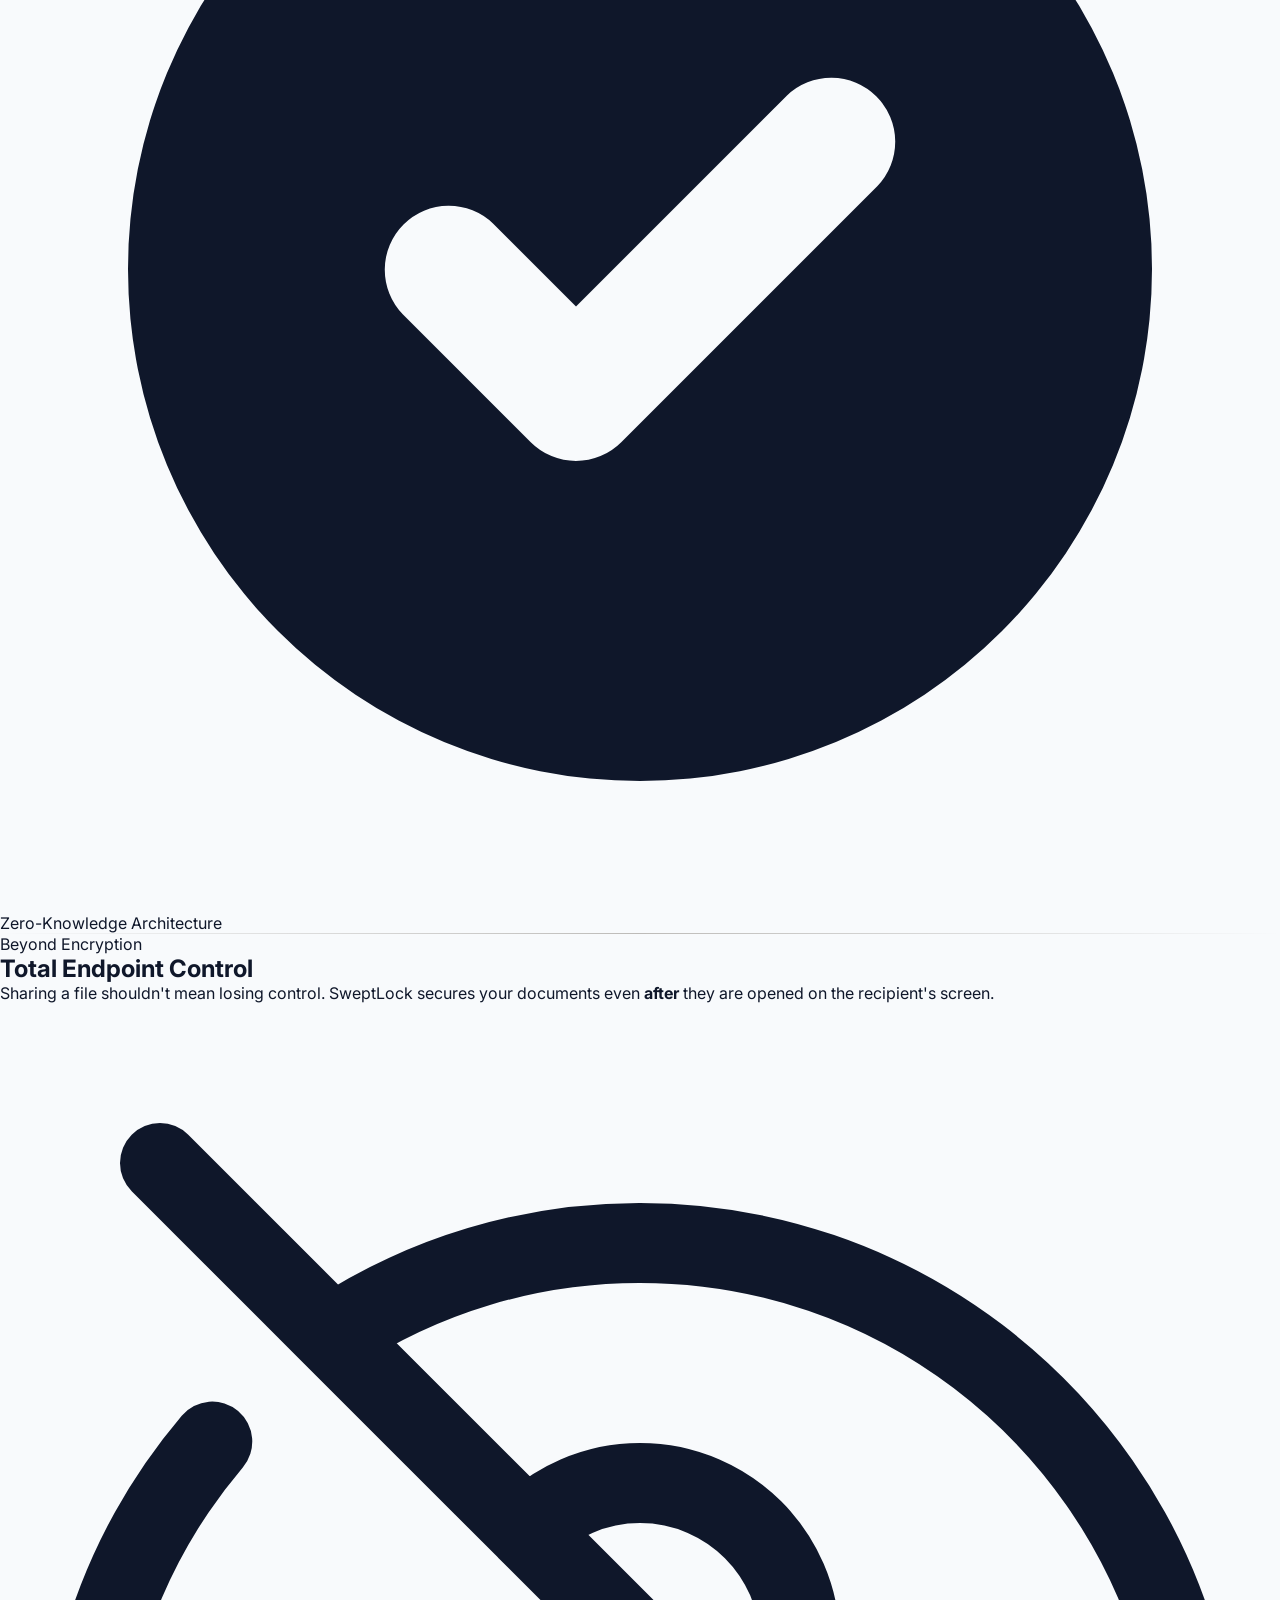
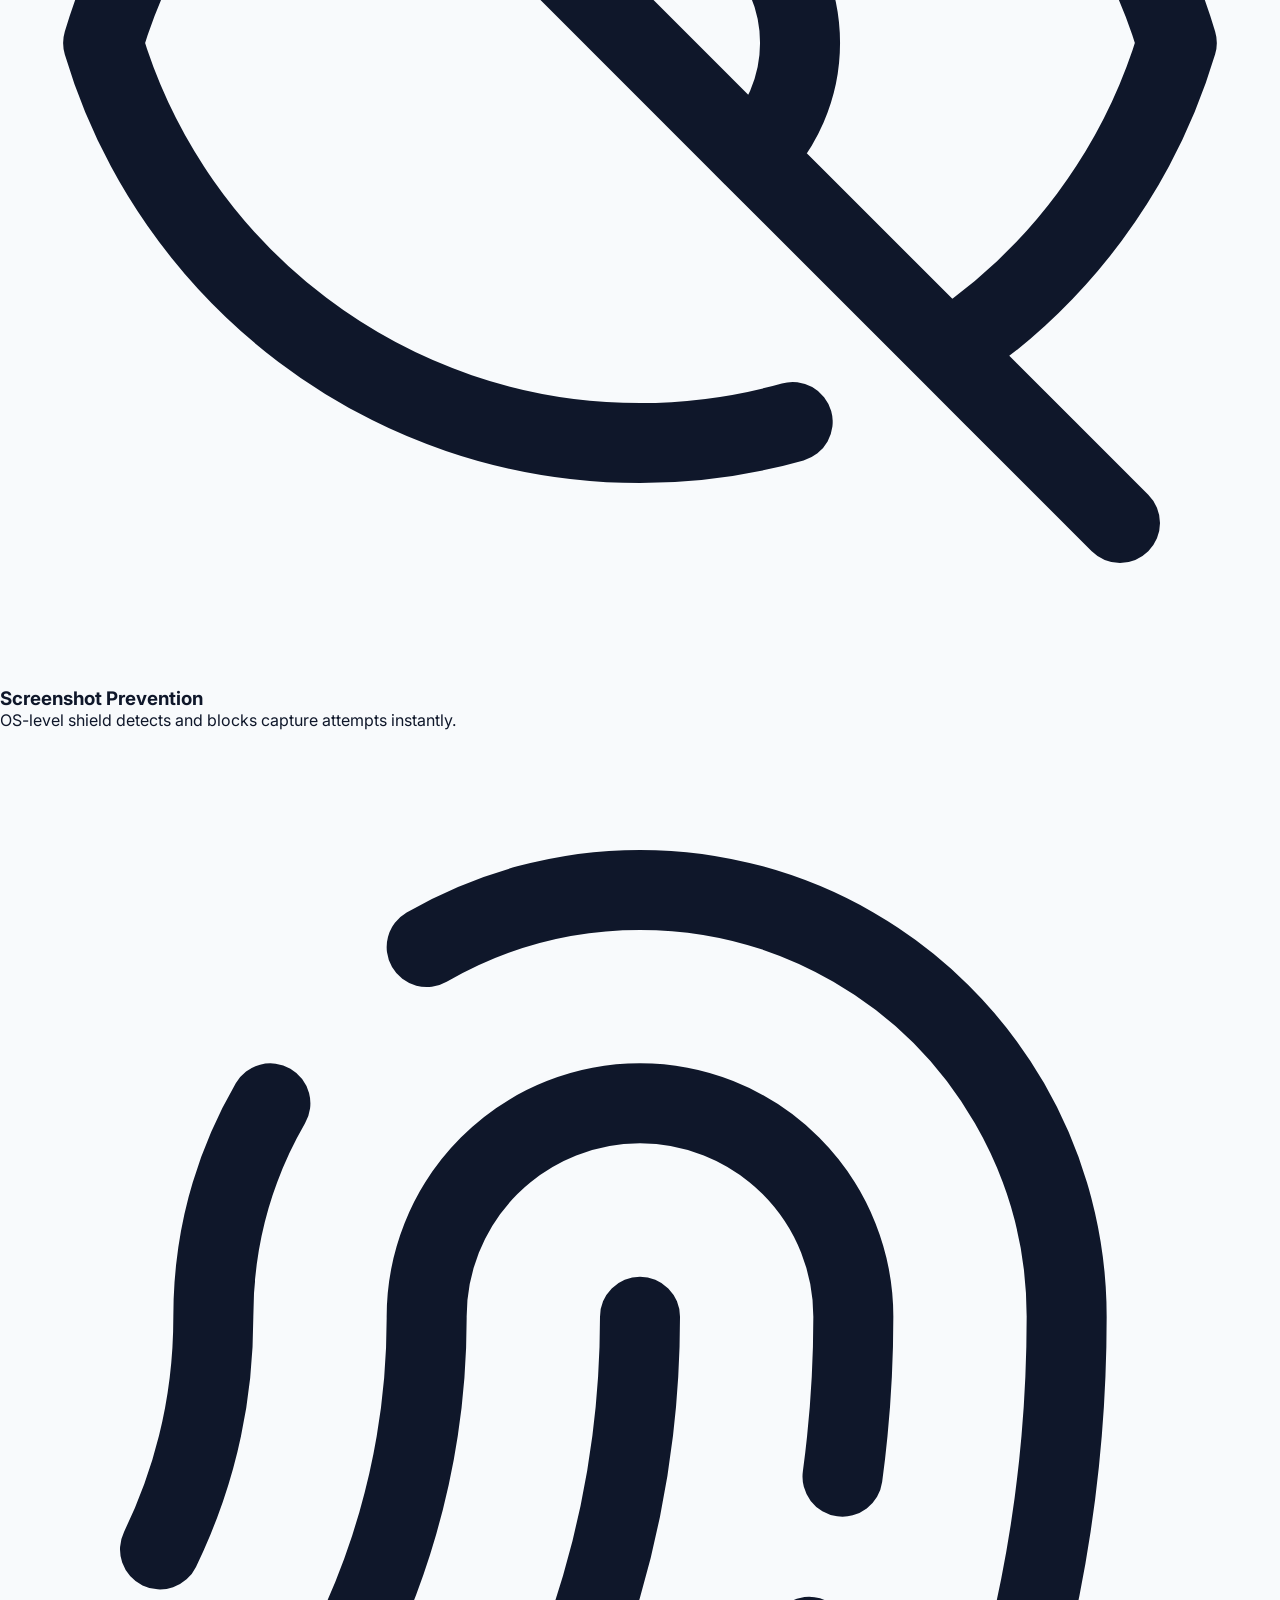
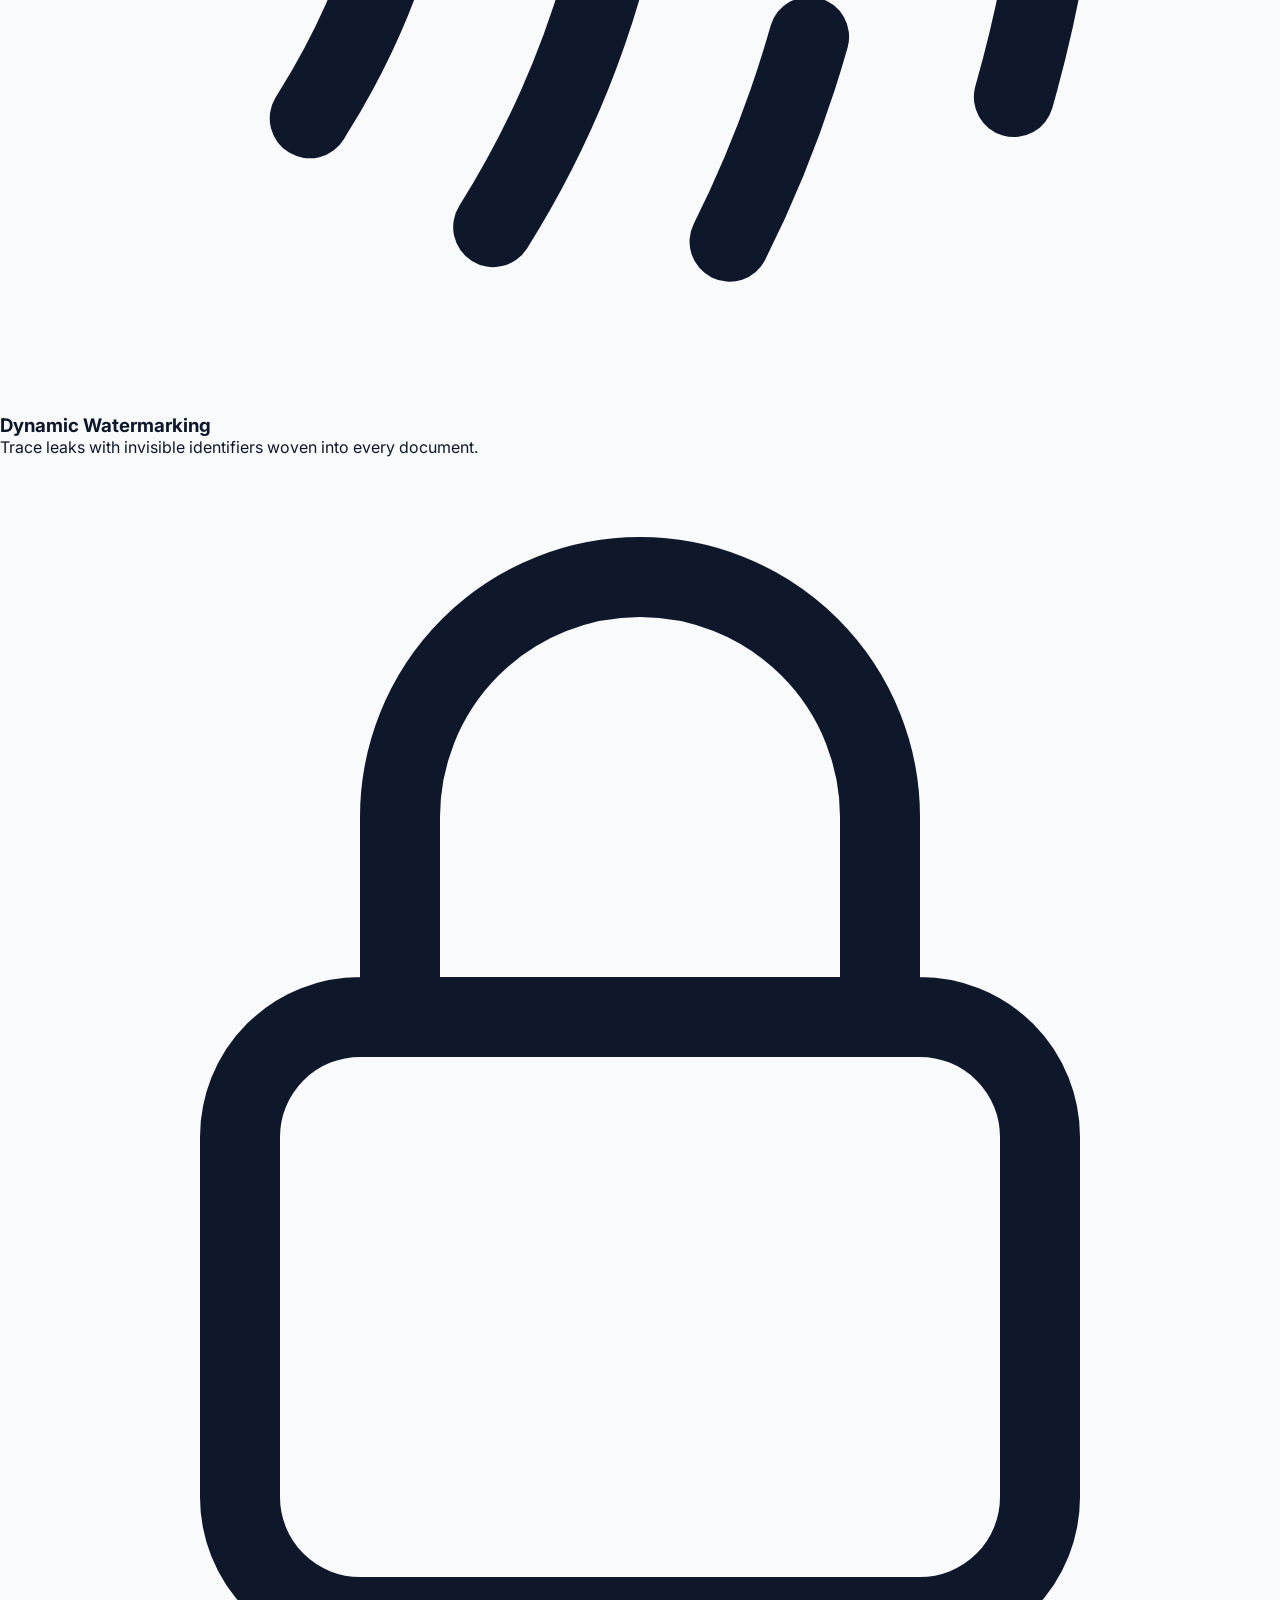
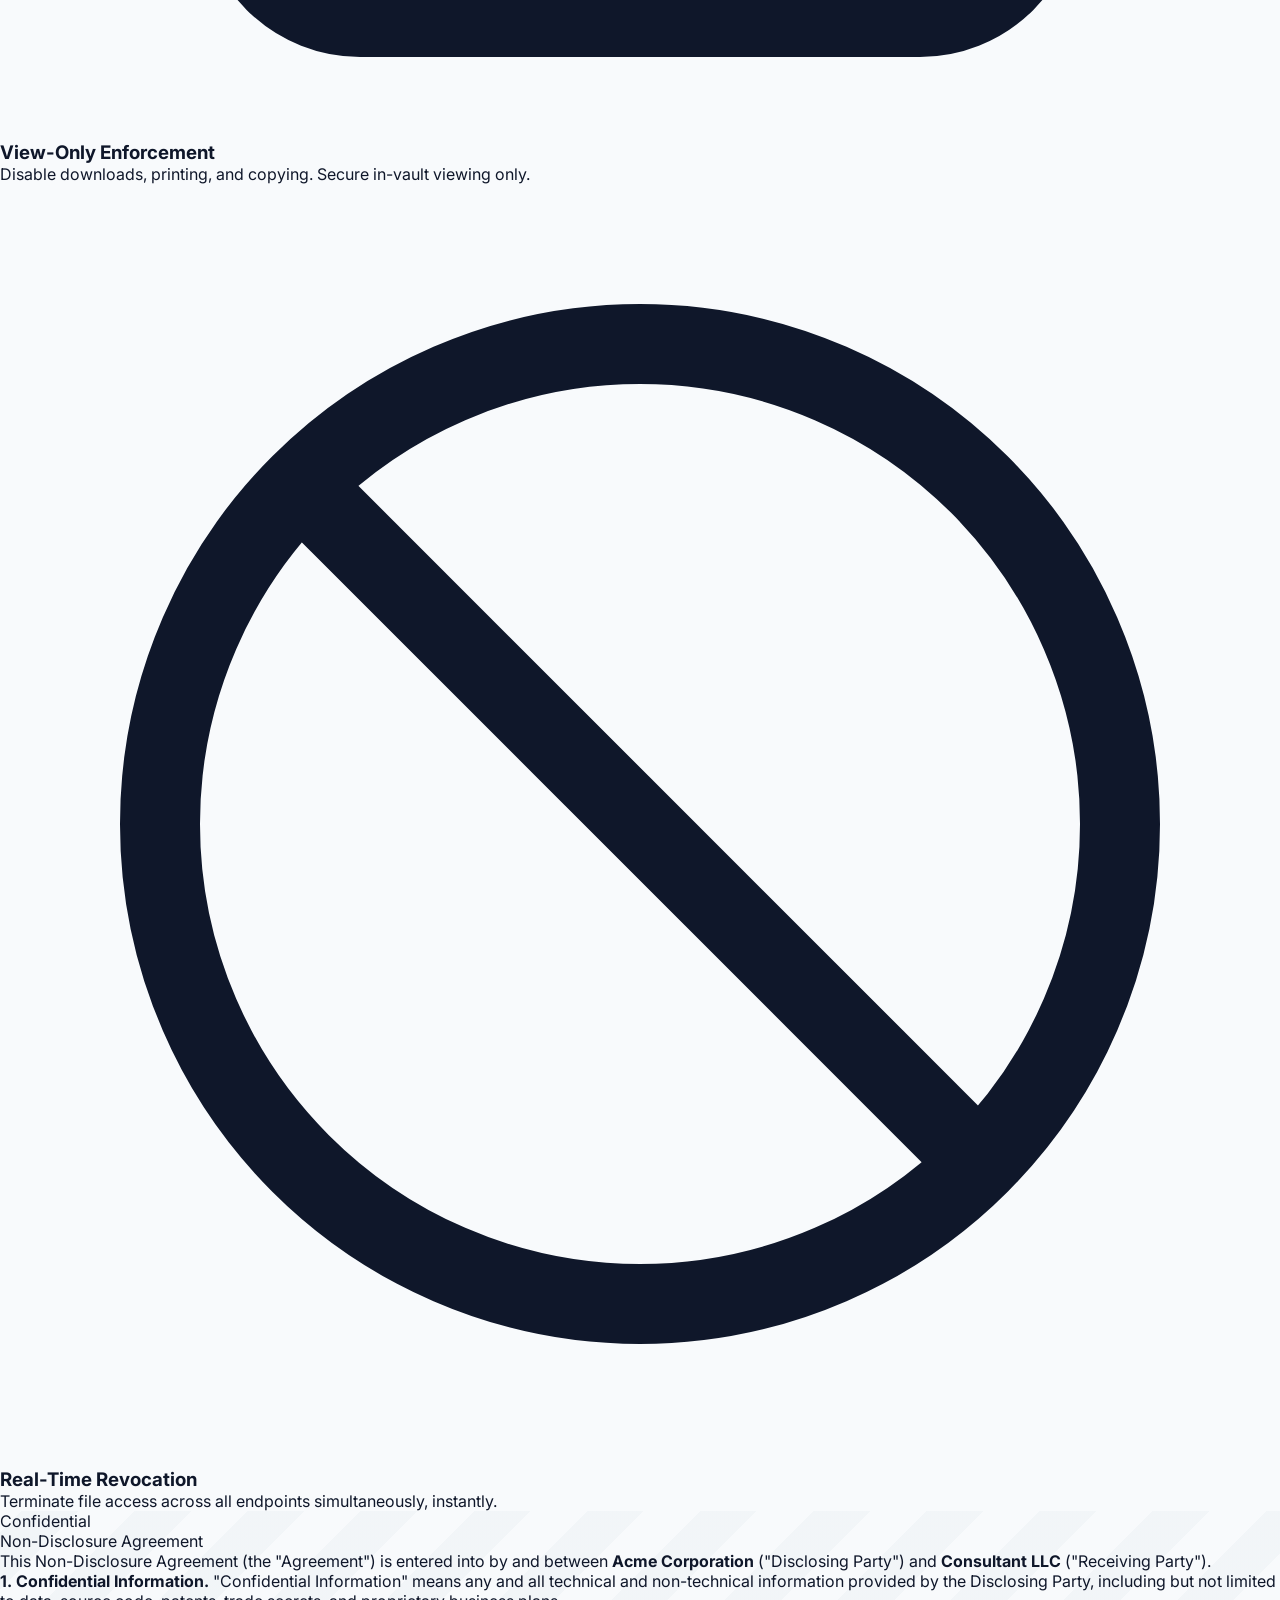
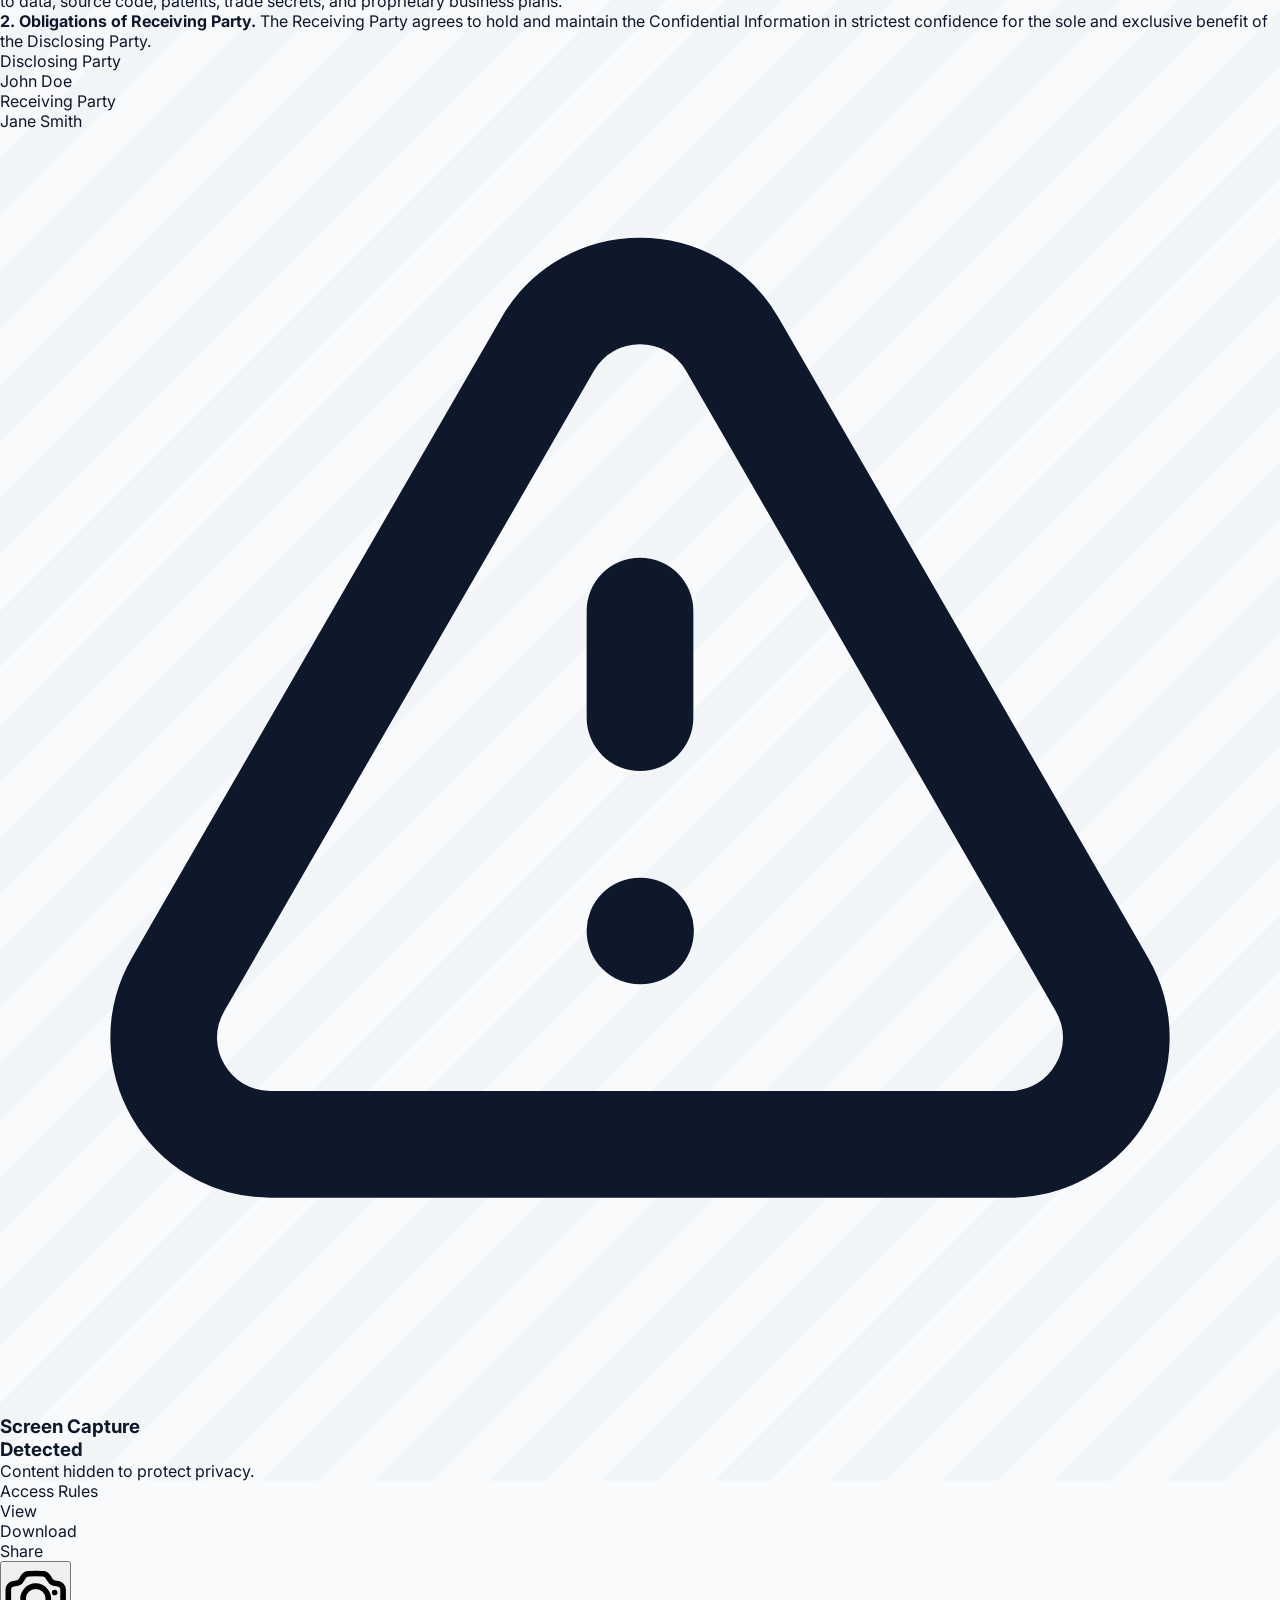
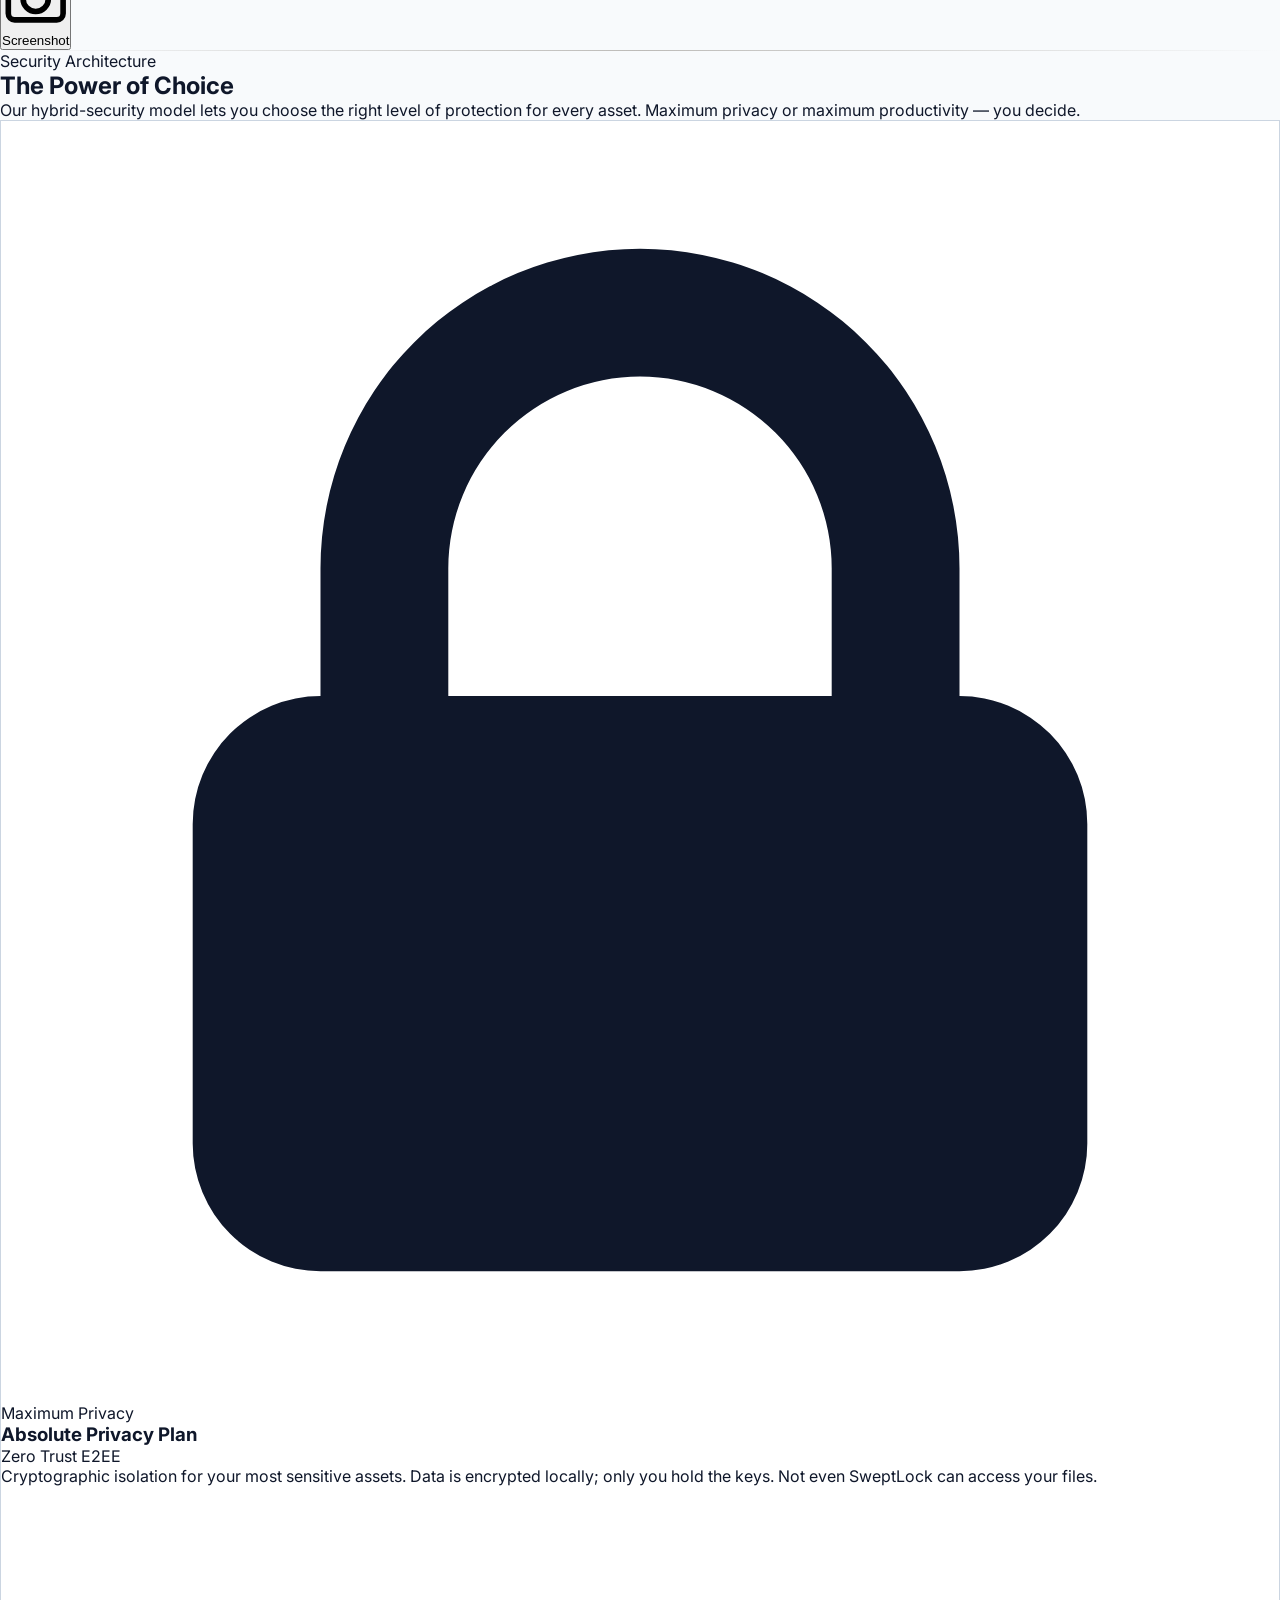
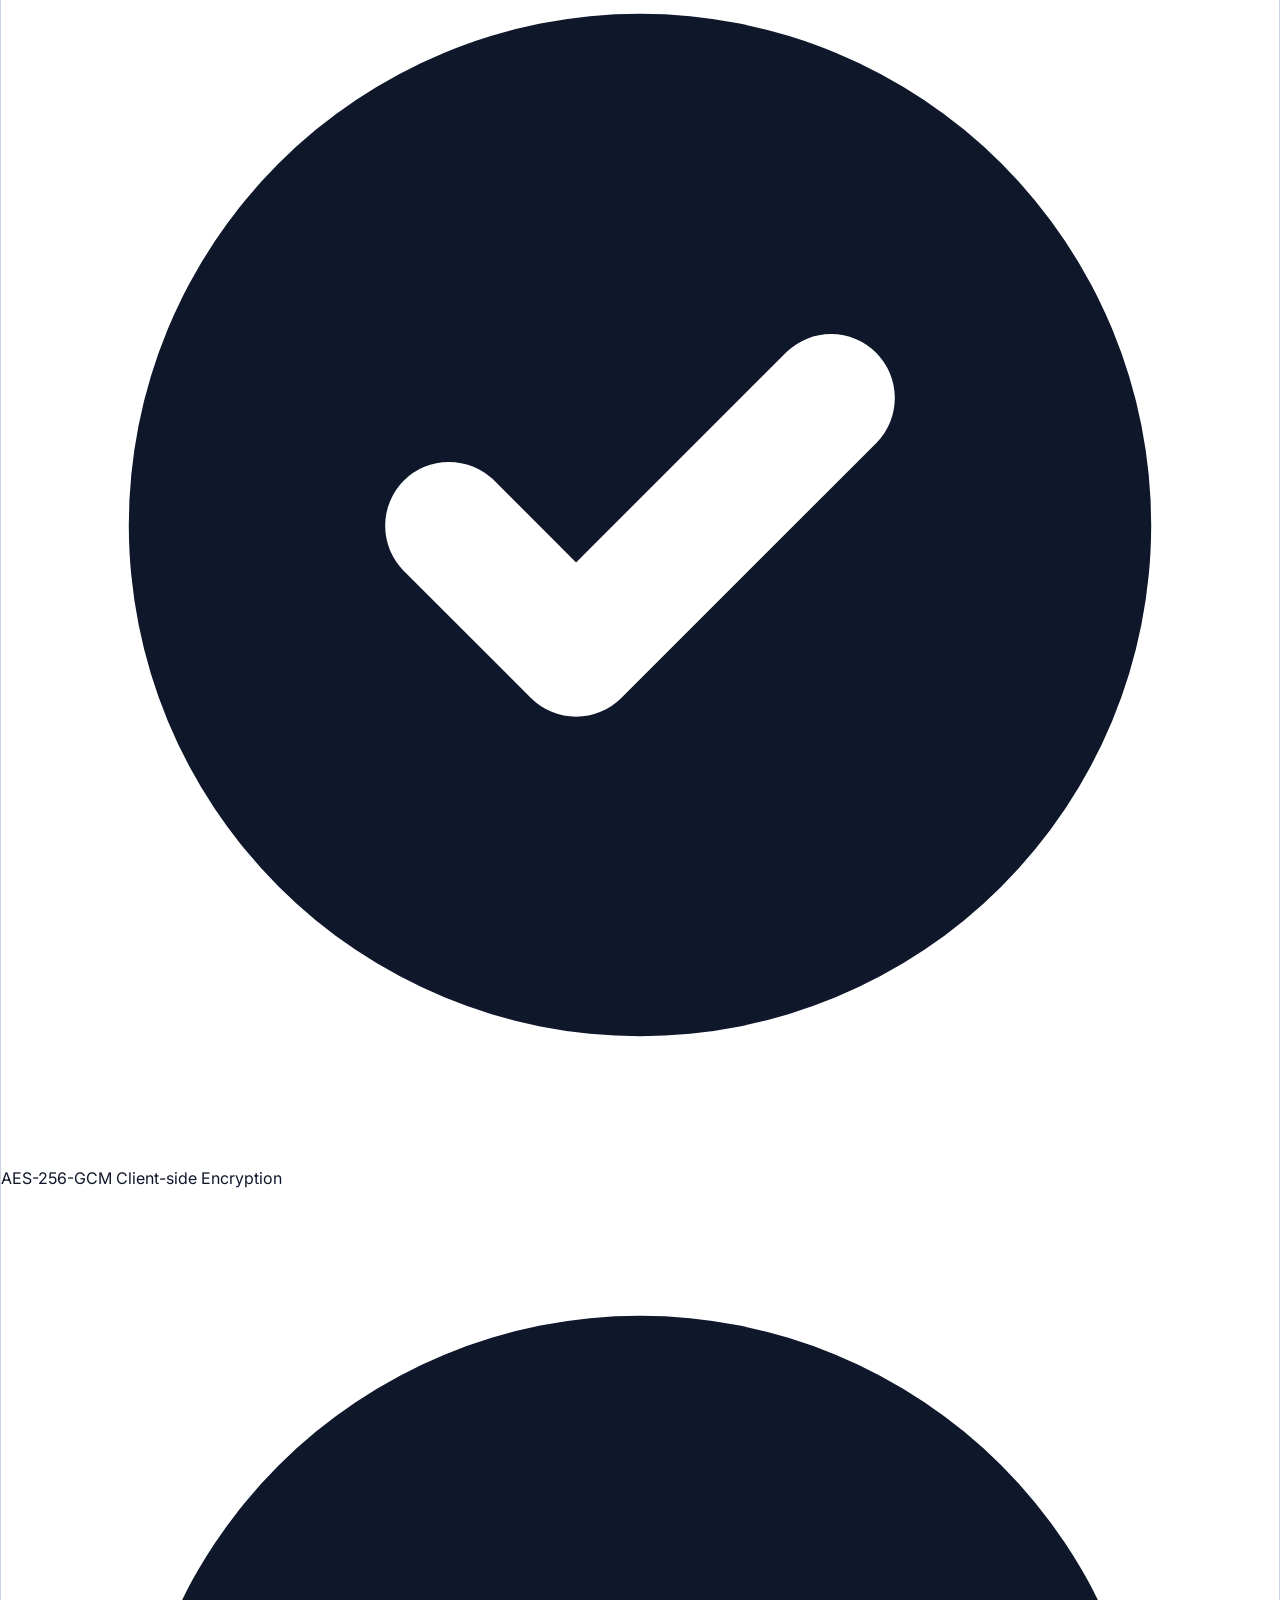
==== commit 252a69c7: "Temporarily hide Tomer's profile card in About section Co-Authored-By: Claude Opus 5.5 <noreply@anth" ====
--- a/index.html
+++ b/index.html
@@ -12,9 +12,6 @@
   <link href="https://fonts.googleapis.com/css2?family=Inter:wght@300;400;500;600;700;800;900&display=swap"
     rel="stylesheet" />
   <script src="https://cdn.tailwindcss.com"></script>
-  <!-- Centralized app-URL config: single source of truth for the app login URL.
-       Decoupled from the app — the site only navigates to it. See js/config.js. -->
-  <script defer src="js/config.js"></script>
   <script>
     tailwind.config = {
       theme: {
@@ -264,30 +261,17 @@
               class="h-20 sm:h-30 w-auto object-contain transition-transform group-hover:scale-105" />
           </a>
 
-          <div class="hidden md:flex items-center gap-6 lg:gap-8">
+          <div class="hidden md:flex items-center gap-8">
             <a href="#about" class="text-sm font-medium text-slate-600 hover:text-slate-950 transition-colors">About</a>
             <a href="#security"
               class="text-sm font-medium text-slate-600 hover:text-slate-950 transition-colors">Security</a>
             <a href="#features"
               class="text-sm font-medium text-slate-600 hover:text-slate-950 transition-colors">Features</a>
             <a href="#contact"
-              class="text-sm font-medium text-slate-600 hover:text-slate-950 transition-colors">Contact</a>
-
-            <!-- App entry points. href is set from js/config.js (single source of truth). -->
-            <a href="#" data-app-link data-app-action="login" aria-label="Log in to the SweptLock app"
-              class="inline-flex items-center gap-1.5 px-4 py-2 rounded-lg text-sm font-semibold text-slate-700 hover:text-cobalt-600 hover:bg-slate-100 transition-colors">
+              class="inline-flex items-center gap-2 px-5 py-2.5 rounded-lg bg-cobalt-500 hover:bg-cobalt-600 text-white text-sm font-semibold transition-colors">
+              Contact Us
               <svg class="w-4 h-4" fill="none" stroke="currentColor" stroke-width="2" viewBox="0 0 24 24"
                 aria-hidden="true">
-                <path stroke-linecap="round" stroke-linejoin="round"
-                  d="M15.75 9V5.25A2.25 2.25 0 0013.5 3h-6a2.25 2.25 0 00-2.25 2.25v13.5A2.25 2.25 0 007.5 21h6a2.25 2.25 0 002.25-2.25V15m-3-3H2.25m0 0l3-3m-3 3l3 3" />
-              </svg>
-              Login
-            </a>
-            <a href="#" data-app-link data-app-action="get-started" aria-label="Get started with the SweptLock app"
-              class="group inline-flex items-center gap-2 px-5 py-2.5 rounded-lg bg-cobalt-500 hover:bg-cobalt-600 text-white text-sm font-semibold transition-colors">
-              Get Started
-              <svg class="w-4 h-4 transition-transform group-hover:translate-x-1" fill="none" stroke="currentColor"
-                stroke-width="2" viewBox="0 0 24 24" aria-hidden="true">
                 <path stroke-linecap="round" stroke-linejoin="round" d="M17 8l4 4m0 0l-4 4m4-4H3" />
               </svg>
             </a>
@@ -311,21 +295,8 @@
             <a href="#features"
               class="text-slate-600 font-medium hover:text-slate-950 transition-colors mobile-nav-link">Features</a>
             <a href="#contact"
-              class="text-slate-600 font-medium hover:text-slate-950 transition-colors mobile-nav-link">Contact</a>
-
-            <!-- App entry points. href is set from js/config.js (single source of truth). -->
-            <a href="#" data-app-link data-app-action="login" aria-label="Log in to the SweptLock app"
-              class="inline-flex items-center justify-center gap-2 px-5 py-2.5 rounded-lg border border-cobalt-500 text-cobalt-600 hover:bg-cobalt-50 text-sm font-semibold transition-colors">
-              Login
-            </a>
-            <a href="#" data-app-link data-app-action="get-started" aria-label="Get started with the SweptLock app"
-              class="inline-flex items-center justify-center gap-2 px-5 py-2.5 rounded-lg bg-cobalt-500 hover:bg-cobalt-600 text-white text-sm font-semibold transition-colors">
-              Get Started
-              <svg class="w-4 h-4" fill="none" stroke="currentColor" stroke-width="2" viewBox="0 0 24 24"
-                aria-hidden="true">
-                <path stroke-linecap="round" stroke-linejoin="round" d="M17 8l4 4m0 0l-4 4m4-4H3" />
-              </svg>
-            </a>
+              class="inline-flex items-center justify-center gap-2 px-5 py-2.5 rounded-lg bg-cobalt-500 text-white text-sm font-semibold mobile-nav-link">Contact
+              Us</a>
           </div>
         </div>
       </div>
@@ -360,27 +331,13 @@
           </p>
 
           <div class="reveal animate-fade-up delay-300 flex flex-col sm:flex-row gap-4">
-            <!-- Primary app entry point. href is set from js/config.js (single source of truth). -->
-            <a href="#" data-app-link data-app-action="get-started" aria-label="Get started with the SweptLock app"
+            <a href="#contact"
               class="group inline-flex items-center justify-center gap-2 px-6 py-3.5 rounded-lg bg-cobalt-500 hover:bg-cobalt-600 text-white font-semibold text-sm transition-all shadow-sm">
-              Get Started
+              Contact Us
               <svg class="w-5 h-5 transition-transform group-hover:translate-x-1" fill="none" stroke="currentColor"
                 stroke-width="2" viewBox="0 0 24 24" aria-hidden="true">
                 <path stroke-linecap="round" stroke-linejoin="round" d="M17 8l4 4m0 0l-4 4m4-4H3" />
               </svg>
-            </a>
-            <a href="#" data-app-link data-app-action="login" aria-label="Log in to the SweptLock app"
-              class="inline-flex items-center justify-center gap-2 px-6 py-3.5 rounded-lg border border-cobalt-500 text-cobalt-600 hover:bg-cobalt-50 font-semibold text-sm transition-all">
-              <svg class="w-5 h-5" fill="none" stroke="currentColor" stroke-width="2" viewBox="0 0 24 24"
-                aria-hidden="true">
-                <path stroke-linecap="round" stroke-linejoin="round"
-                  d="M15.75 9V5.25A2.25 2.25 0 0013.5 3h-6a2.25 2.25 0 00-2.25 2.25v13.5A2.25 2.25 0 007.5 21h6a2.25 2.25 0 002.25-2.25V15m-3-3H2.25m0 0l3-3m-3 3l3 3" />
-              </svg>
-              Login
-            </a>
-            <a href="#contact"
-              class="inline-flex items-center justify-center gap-2 px-6 py-3.5 rounded-lg text-slate-700 hover:text-cobalt-600 hover:bg-slate-100 font-semibold text-sm transition-all">
-              Contact Us
             </a>
           </div>
 
@@ -947,7 +904,7 @@
           </p>
         </div>
 
-        <div class="reveal animate-fade-up delay-300 grid sm:grid-cols-3 gap-10 max-w-4xl mx-auto mb-20" role="list"
+        <div class="reveal animate-fade-up delay-300 grid sm:grid-cols-2 gap-10 max-w-2xl mx-auto mb-20" role="list"
           aria-label="Team members">
           <div
             class="profile-card flex flex-col items-center text-center p-6 rounded-2xl bg-white/50 backdrop-blur-sm border border-slate-200/50"
@@ -959,6 +916,8 @@
             <p class="text-sm font-medium text-cobalt-500">CEO & Co-Founder</p>
           </div>
 
+          <!-- Tomer's card temporarily hidden. To restore: uncomment this block and
+               change the grid above back to "sm:grid-cols-3 ... max-w-4xl".
           <div
             class="profile-card flex flex-col items-center text-center p-6 rounded-2xl bg-white/50 backdrop-blur-sm border border-slate-200/50"
             role="listitem">
@@ -968,6 +927,7 @@
             <h3 class="text-lg font-bold text-slate-950">Tomer Nosrati</h3>
             <p class="text-sm font-medium text-cobalt-500">CTO & Co-Founder</p>
           </div>
+          -->
 
           <div
             class="profile-card flex flex-col items-center text-center p-6 rounded-2xl bg-white/50 backdrop-blur-sm border border-slate-200/50"
@@ -1155,11 +1115,6 @@
           <ul class="space-y-3">
             <li><a href="#security" class="text-sm text-slate-400 hover:text-white transition-colors">Security</a></li>
             <li><a href="#features" class="text-sm text-slate-400 hover:text-white transition-colors">Features</a></li>
-            <!-- App entry point. href is set from js/config.js (single source of truth). -->
-            <li><a href="#" data-app-link data-app-action="open-app" aria-label="Open the SweptLock app"
-                class="text-sm text-slate-400 hover:text-white transition-colors">Open App</a></li>
-            <li><a href="#" data-app-link data-app-action="login" aria-label="Log in to the SweptLock app"
-                class="text-sm text-slate-400 hover:text-white transition-colors">Login</a></li>
           </ul>
         </nav>
 
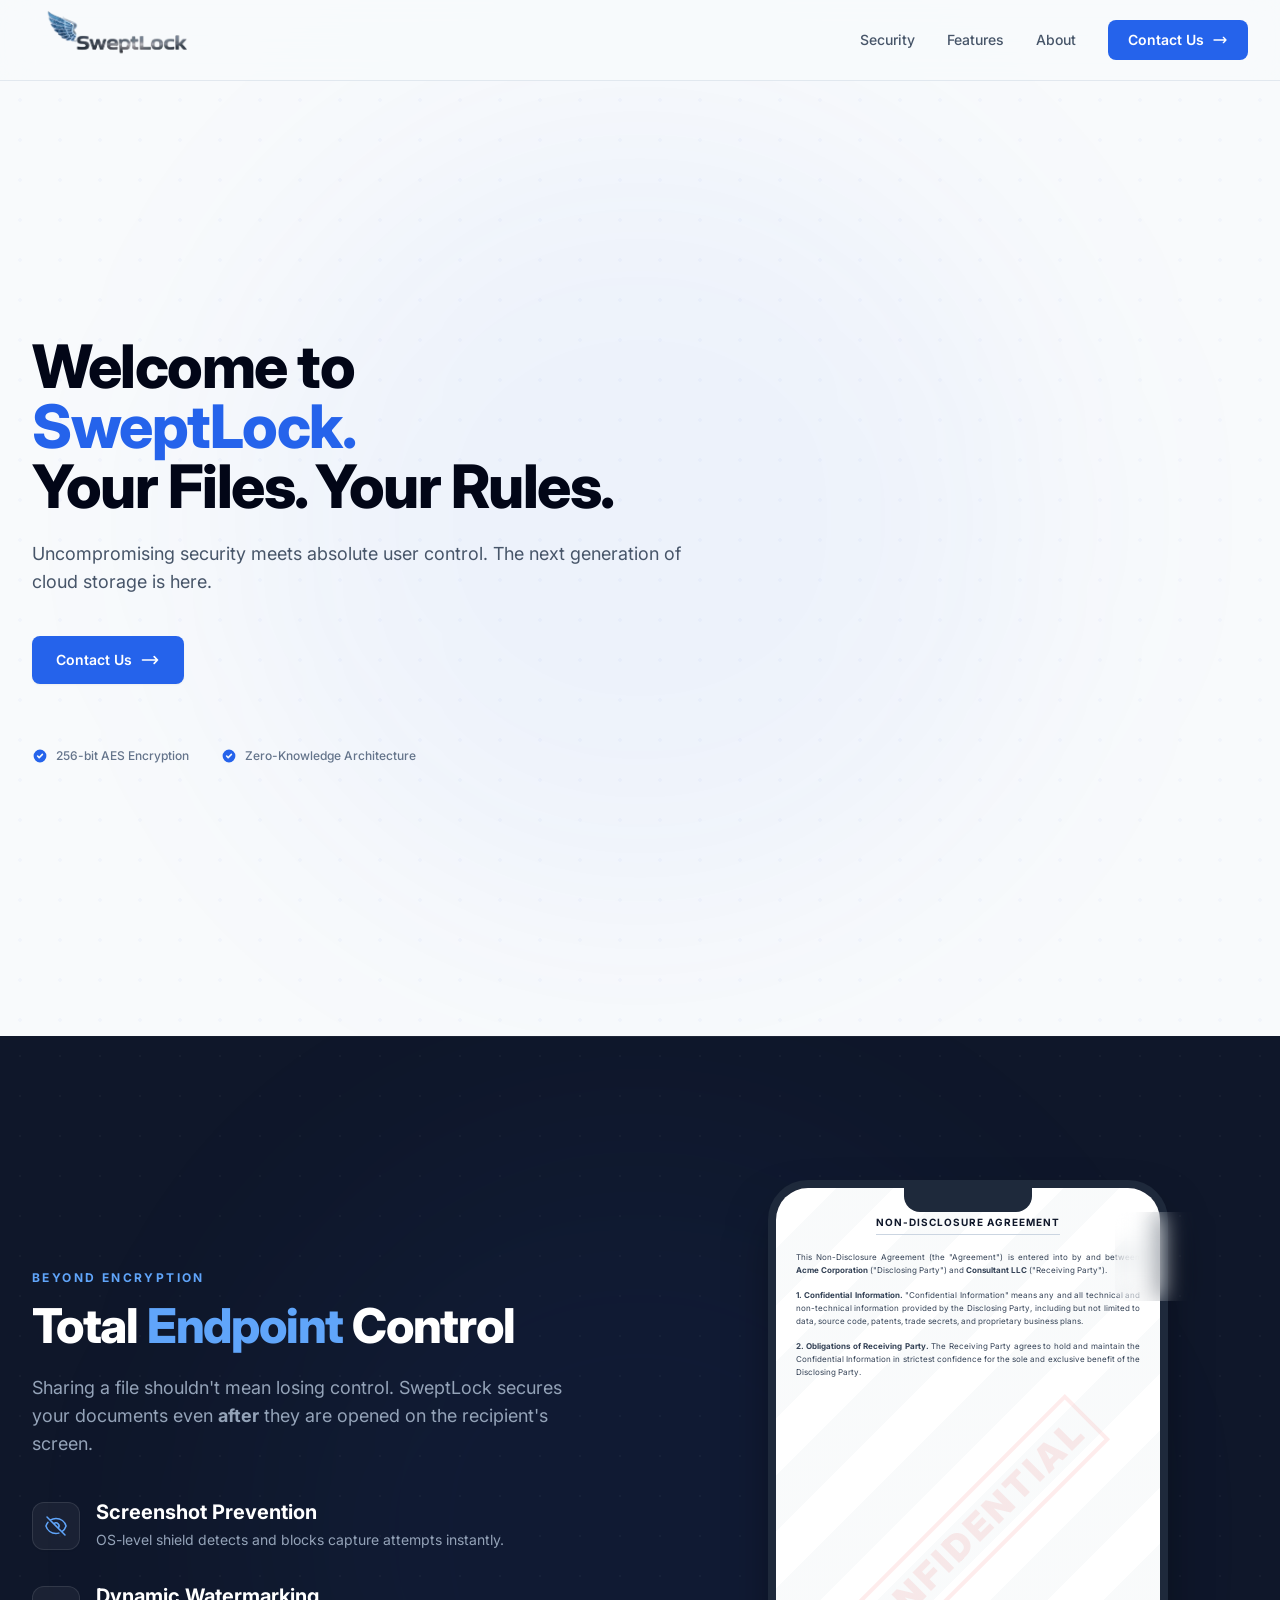
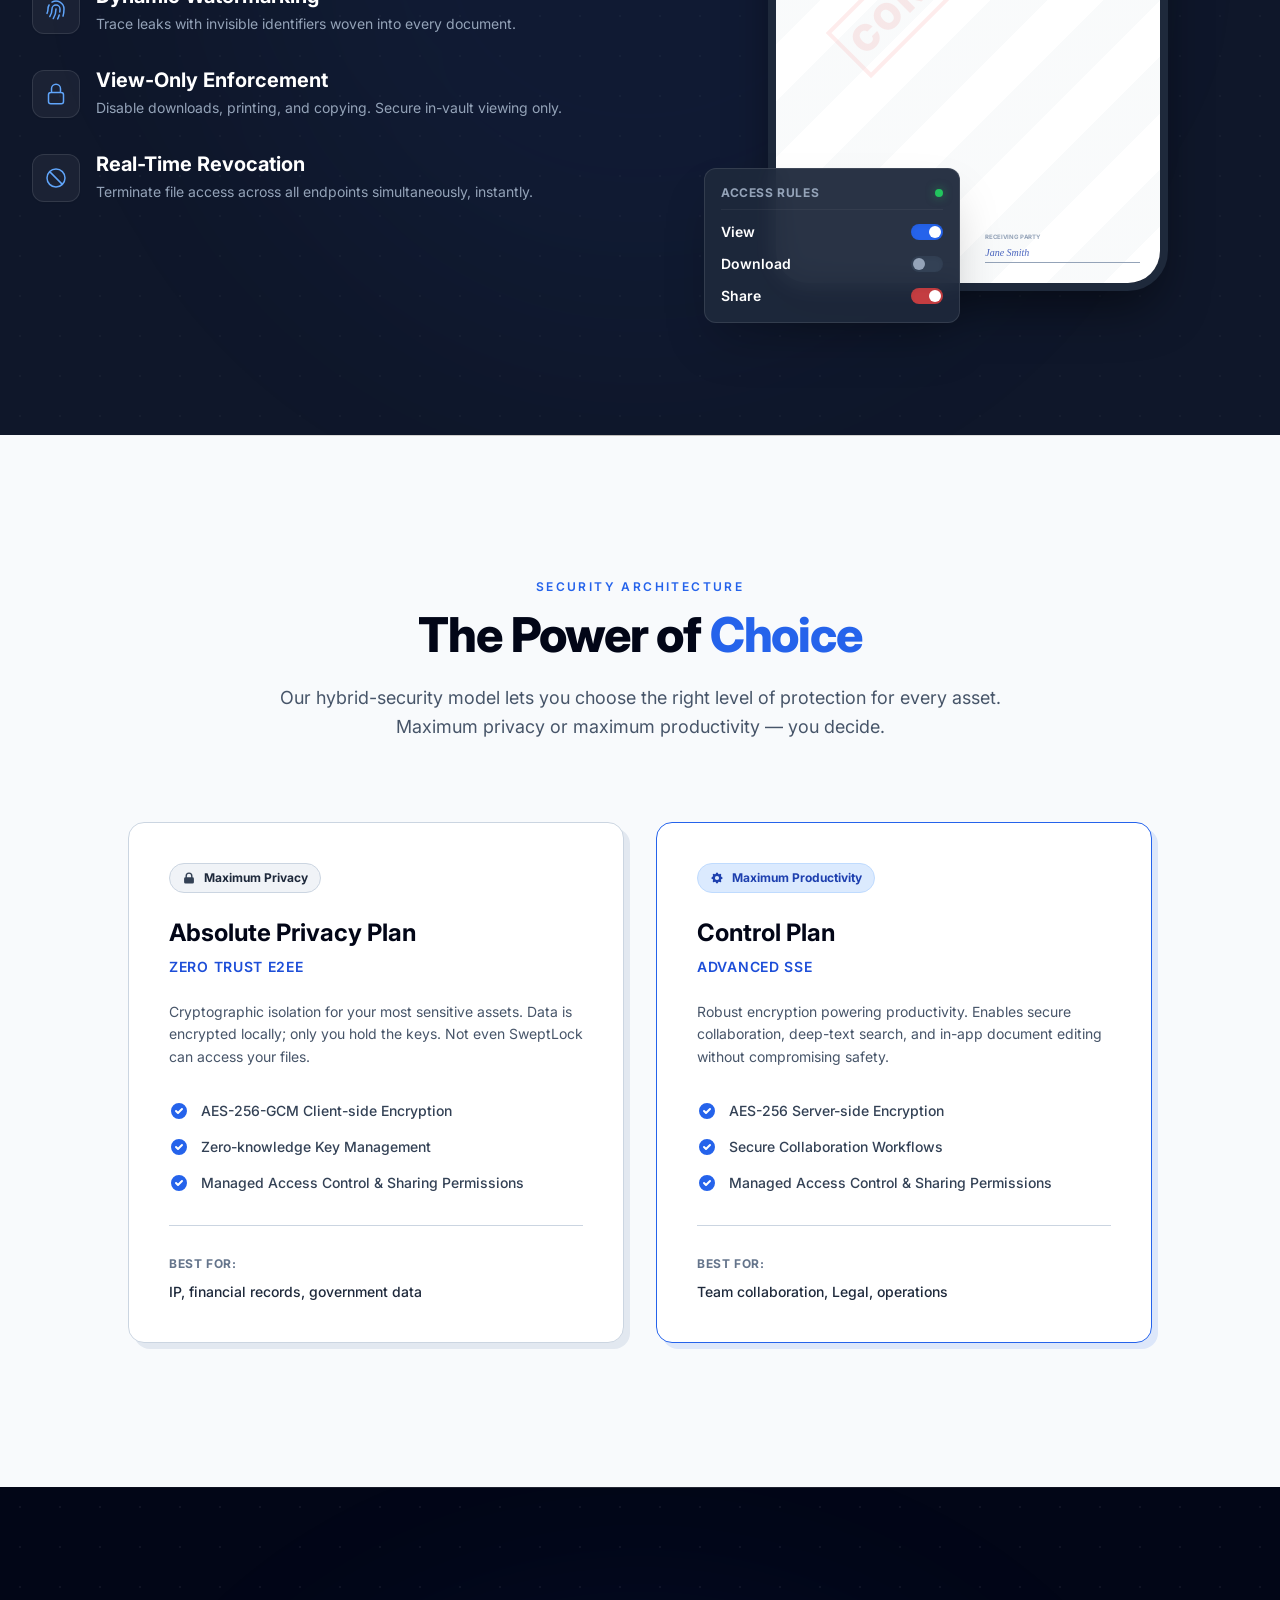
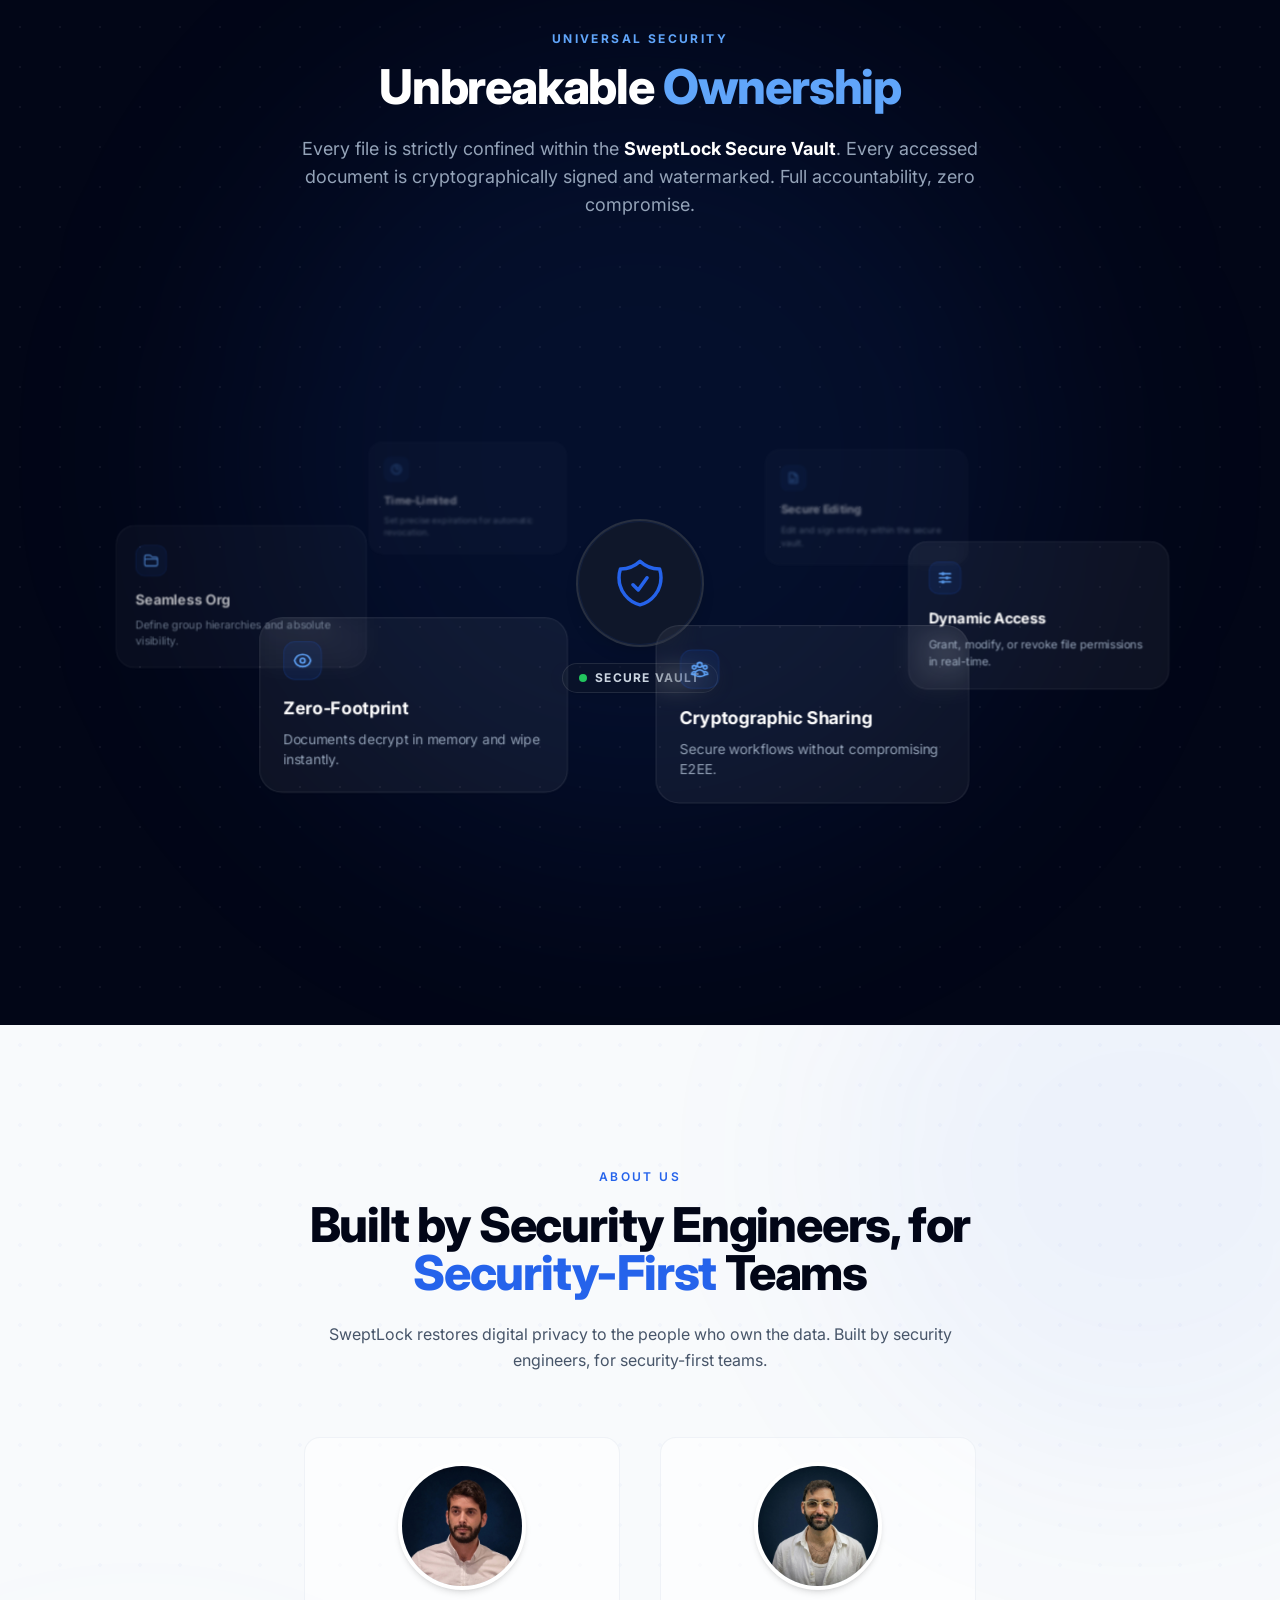
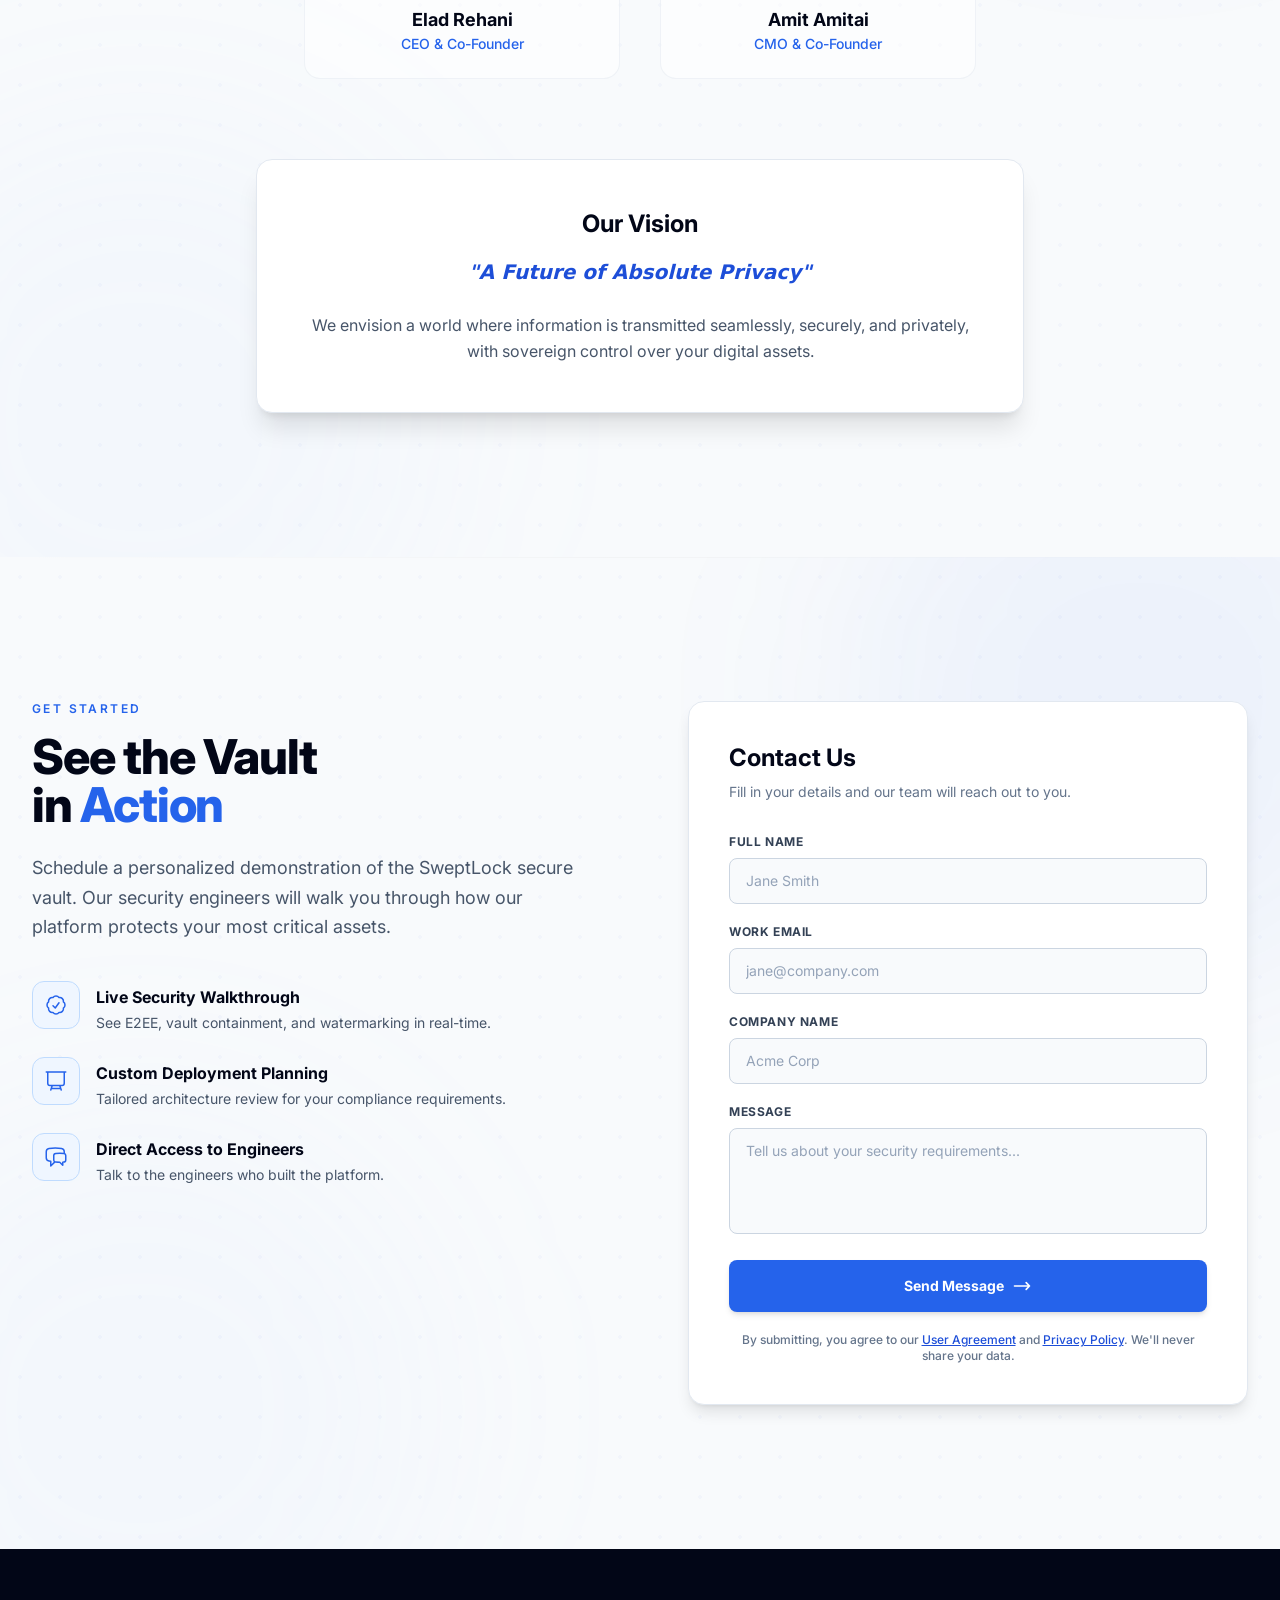
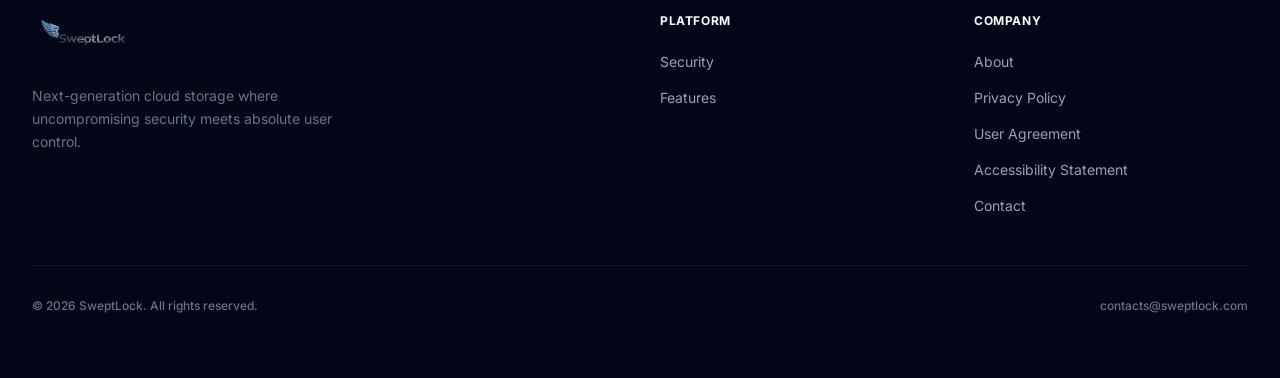
==== commit 347226e6: "Fix site issues and replace Tailwind CDN with built stylesheet - Compress Elad profile photo (5.5 MB" ====
--- a/index.html
+++ b/index.html
@@ -11,43 +11,6 @@
   <link rel="preconnect" href="https://fonts.gstatic.com" crossorigin />
   <link href="https://fonts.googleapis.com/css2?family=Inter:wght@300;400;500;600;700;800;900&display=swap"
     rel="stylesheet" />
-  <script src="https://cdn.tailwindcss.com"></script>
-  <script>
-    tailwind.config = {
-      theme: {
-        extend: {
-          fontFamily: {
-            sans: ["Inter", "system-ui", "sans-serif"],
-          },
-          colors: {
-            cobalt: {
-              50: "#eff6ff",
-              100: "#dbeafe",
-              200: "#bfdbfe",
-              300: "#93c5fd",
-              400: "#60a5fa",
-              500: "#2563eb",
-              600: "#1d4ed8",
-              700: "#1e40af",
-            },
-            slate: {
-              50: "#f8fafc",
-              100: "#f1f5f9",
-              200: "#e2e8f0",
-              300: "#cbd5e1",
-              400: "#94a3b8",
-              500: "#64748b",
-              600: "#475569",
-              700: "#334155",
-              800: "#1e293b",
-              900: "#0f172a",
-              950: "#020617",
-            },
-          },
-        },
-      },
-    };
-  </script>
   <style>
     * {
       margin: 0;
@@ -191,17 +154,25 @@
       animation-delay: 0.3s;
     }
 
+    .delay-400 {
+      animation-delay: 0.4s;
+    }
+
     .delay-500 {
       animation-delay: 0.5s;
     }
 
-    /* Intersection Observer: hidden until visible */
-    .reveal {
+    /* Intersection Observer: entrance animation is held until the element is visible */
+    .js .reveal:not(.visible) {
       opacity: 0;
-    }
-
-    .reveal.visible {
-      opacity: 1;
+      animation-play-state: paused;
+    }
+
+    @media (prefers-reduced-motion: reduce) {
+      .reveal {
+        animation: none !important;
+        opacity: 1 !important;
+      }
     }
 
     /* Stroke-shadow cards */
@@ -242,6 +213,10 @@
       background: linear-gradient(to right, transparent, #bdbbb8, transparent);
     }
   </style>
+  <!-- Built from tailwind.config.js. After adding new Tailwind classes, rebuild with:
+       npx tailwindcss@3 -i tailwind.input.css -o tailwind.css --minify -->
+  <link rel="stylesheet" href="tailwind.css" />
+  <script>document.documentElement.classList.add("js");</script>
 </head>
 
 <body class="bg-slate-50 text-slate-900 font-sans antialiased">
@@ -258,15 +233,15 @@
         <div class="flex items-center justify-between h-16 lg:h-20">
           <a href="#" class="flex items-center gap-2 group" aria-label="SweptLock Home">
             <img src="SLlogo.png" alt="SweptLock Logo"
-              class="h-20 sm:h-30 w-auto object-contain transition-transform group-hover:scale-105" />
+              class="h-20 w-auto object-contain transition-transform group-hover:scale-105" />
           </a>
 
           <div class="hidden md:flex items-center gap-8">
-            <a href="#about" class="text-sm font-medium text-slate-600 hover:text-slate-950 transition-colors">About</a>
             <a href="#security"
               class="text-sm font-medium text-slate-600 hover:text-slate-950 transition-colors">Security</a>
             <a href="#features"
               class="text-sm font-medium text-slate-600 hover:text-slate-950 transition-colors">Features</a>
+            <a href="#about" class="text-sm font-medium text-slate-600 hover:text-slate-950 transition-colors">About</a>
             <a href="#contact"
               class="inline-flex items-center gap-2 px-5 py-2.5 rounded-lg bg-cobalt-500 hover:bg-cobalt-600 text-white text-sm font-semibold transition-colors">
               Contact Us
@@ -288,12 +263,12 @@
 
         <div id="mobile-menu" class="md:hidden hidden pb-6 border-t border-slate-300/50 mt-2 pt-4">
           <div class="flex flex-col gap-4">
-            <a href="#about"
-              class="text-slate-600 font-medium hover:text-slate-950 transition-colors mobile-nav-link">About</a>
             <a href="#security"
               class="text-slate-600 font-medium hover:text-slate-950 transition-colors mobile-nav-link">Security</a>
             <a href="#features"
               class="text-slate-600 font-medium hover:text-slate-950 transition-colors mobile-nav-link">Features</a>
+            <a href="#about"
+              class="text-slate-600 font-medium hover:text-slate-950 transition-colors mobile-nav-link">About</a>
             <a href="#contact"
               class="inline-flex items-center justify-center gap-2 px-5 py-2.5 rounded-lg bg-cobalt-500 text-white text-sm font-semibold mobile-nav-link">Contact
               Us</a>
@@ -597,7 +572,7 @@
       </div>
     </section>
 
-    <section id="security" class="relative py-24 lg:py-36 bg-slate-50">
+    <section id="security" class="relative py-24 lg:py-36 bg-slate-50 overflow-hidden">
       <div class="section-divider absolute top-0 inset-x-0"></div>
 
       <div class="max-w-7xl mx-auto px-6 lg:px-8">
@@ -871,9 +846,6 @@
           </div>
         </div>
       </div>
-
-      </div>
-      </div>
     </section>
 
     <section id="about" class="relative py-20 lg:py-36 bg-slate-50 overflow-hidden" aria-labelledby="about-title">
@@ -907,10 +879,10 @@
         <div class="reveal animate-fade-up delay-300 grid sm:grid-cols-2 gap-10 max-w-2xl mx-auto mb-20" role="list"
           aria-label="Team members">
           <div
-            class="profile-card flex flex-col items-center text-center p-6 rounded-2xl bg-white/50 backdrop-blur-sm border border-slate-200/50"
+            class="flex flex-col items-center text-center p-6 rounded-2xl bg-white/50 backdrop-blur-sm border border-slate-200/50"
             role="listitem">
             <div class="w-32 h-32 rounded-full bg-slate-200 border-4 border-white shadow-md overflow-hidden mb-4">
-              <img src="Elad_profile.png" alt="CEO Elad Rehani Profile" class="w-full h-full object-cover" />
+              <img src="Elad_profile.jpeg" alt="CEO Elad Rehani Profile" class="w-full h-full object-cover" />
             </div>
             <h3 class="text-lg font-bold text-slate-950">Elad Rehani</h3>
             <p class="text-sm font-medium text-cobalt-500">CEO & Co-Founder</p>
@@ -919,7 +891,7 @@
           <!-- Tomer's card temporarily hidden. To restore: uncomment this block and
                change the grid above back to "sm:grid-cols-3 ... max-w-4xl".
           <div
-            class="profile-card flex flex-col items-center text-center p-6 rounded-2xl bg-white/50 backdrop-blur-sm border border-slate-200/50"
+            class="flex flex-col items-center text-center p-6 rounded-2xl bg-white/50 backdrop-blur-sm border border-slate-200/50"
             role="listitem">
             <div class="w-32 h-32 rounded-full bg-slate-200 border-4 border-white shadow-md overflow-hidden mb-4">
               <img src="Tomer_profile.jpeg" alt="CTO Tomer Nosrati Profile" class="w-full h-full object-cover" />
@@ -930,7 +902,7 @@
           -->
 
           <div
-            class="profile-card flex flex-col items-center text-center p-6 rounded-2xl bg-white/50 backdrop-blur-sm border border-slate-200/50"
+            class="flex flex-col items-center text-center p-6 rounded-2xl bg-white/50 backdrop-blur-sm border border-slate-200/50"
             role="listitem">
             <div class="w-32 h-32 rounded-full bg-slate-200 border-4 border-white shadow-md overflow-hidden mb-4">
               <img src="Amit_profile.jpeg" alt="CMO Amit Amitai Profile" class="w-full h-full object-cover" />
@@ -942,13 +914,13 @@
 
         <div class="reveal animate-fade-up delay-300 max-w-3xl mx-auto">
           <div
-            class="animate-float accent-card relative p-8 lg:p-12 rounded-2xl text-center bg-white shadow-xl border border-slate-200">
+            class="accent-card relative p-8 lg:p-12 rounded-2xl text-center bg-white shadow-xl border border-slate-200">
             <h3 class="text-2xl font-bold text-slate-950 mb-4">Our Vision</h3>
             <p class="text-xl font-semibold text-cobalt-600 italic leading-relaxed mb-6">
               "A Future of Absolute Privacy"
             </p>
             <p class="text-slate-600 leading-relaxed">
-              We envision a world where information is transmitted seamlessly, securely, and privately. Sovereign control over your digital assets
+              We envision a world where information is transmitted seamlessly, securely, and privately, with sovereign control over your digital assets.
             </p>
           </div>
         </div>
@@ -1040,7 +1012,7 @@
 
               <h3 id="form-title" class="text-2xl font-bold text-slate-950 mb-2">Contact Us</h3>
               <p class="text-sm text-slate-500 mb-8">
-                Fill in your details and our team will reach you out.
+                Fill in your details and our team will reach out to you.
               </p>
 
               <div class="space-y-5">
@@ -1150,7 +1122,9 @@
       const cards = document.querySelectorAll('.orbit-card');
 
       let currentGlobalAngle = 0;
-      const baseSpeed = 0;
+      // Slow idle rotation; pauses while a card is focused
+      const reduceMotion = window.matchMedia('(prefers-reduced-motion: reduce)').matches;
+      const baseSpeed = reduceMotion ? 0 : 0.002;
 
       let activeCard = null;
       let activeCardIndex = -1;
@@ -1376,7 +1350,7 @@
           // Handle successful submission
           btn.innerHTML = `
               <svg class="w-5 h-5" fill="none" stroke="currentColor" stroke-width="2" viewBox="0 0 24 24" aria-hidden="true"><path stroke-linecap="round" stroke-linejoin="round" d="M4.5 12.75l6 6 9-13.5"/></svg>
-              Send!
+              Sent!
             `;
           btn.classList.remove("bg-cobalt-500", "hover:bg-cobalt-600");
           btn.classList.add("bg-green-500");
@@ -1402,7 +1376,7 @@
           btn.innerHTML = originalText;
           btn.disabled = false;
           btn.classList.add("bg-cobalt-500", "hover:bg-cobalt-600");
-          btn.classList.remove("bg-green-500");
+          btn.classList.remove("bg-green-500", "bg-red-500");
         }, 3000);
       }
     });
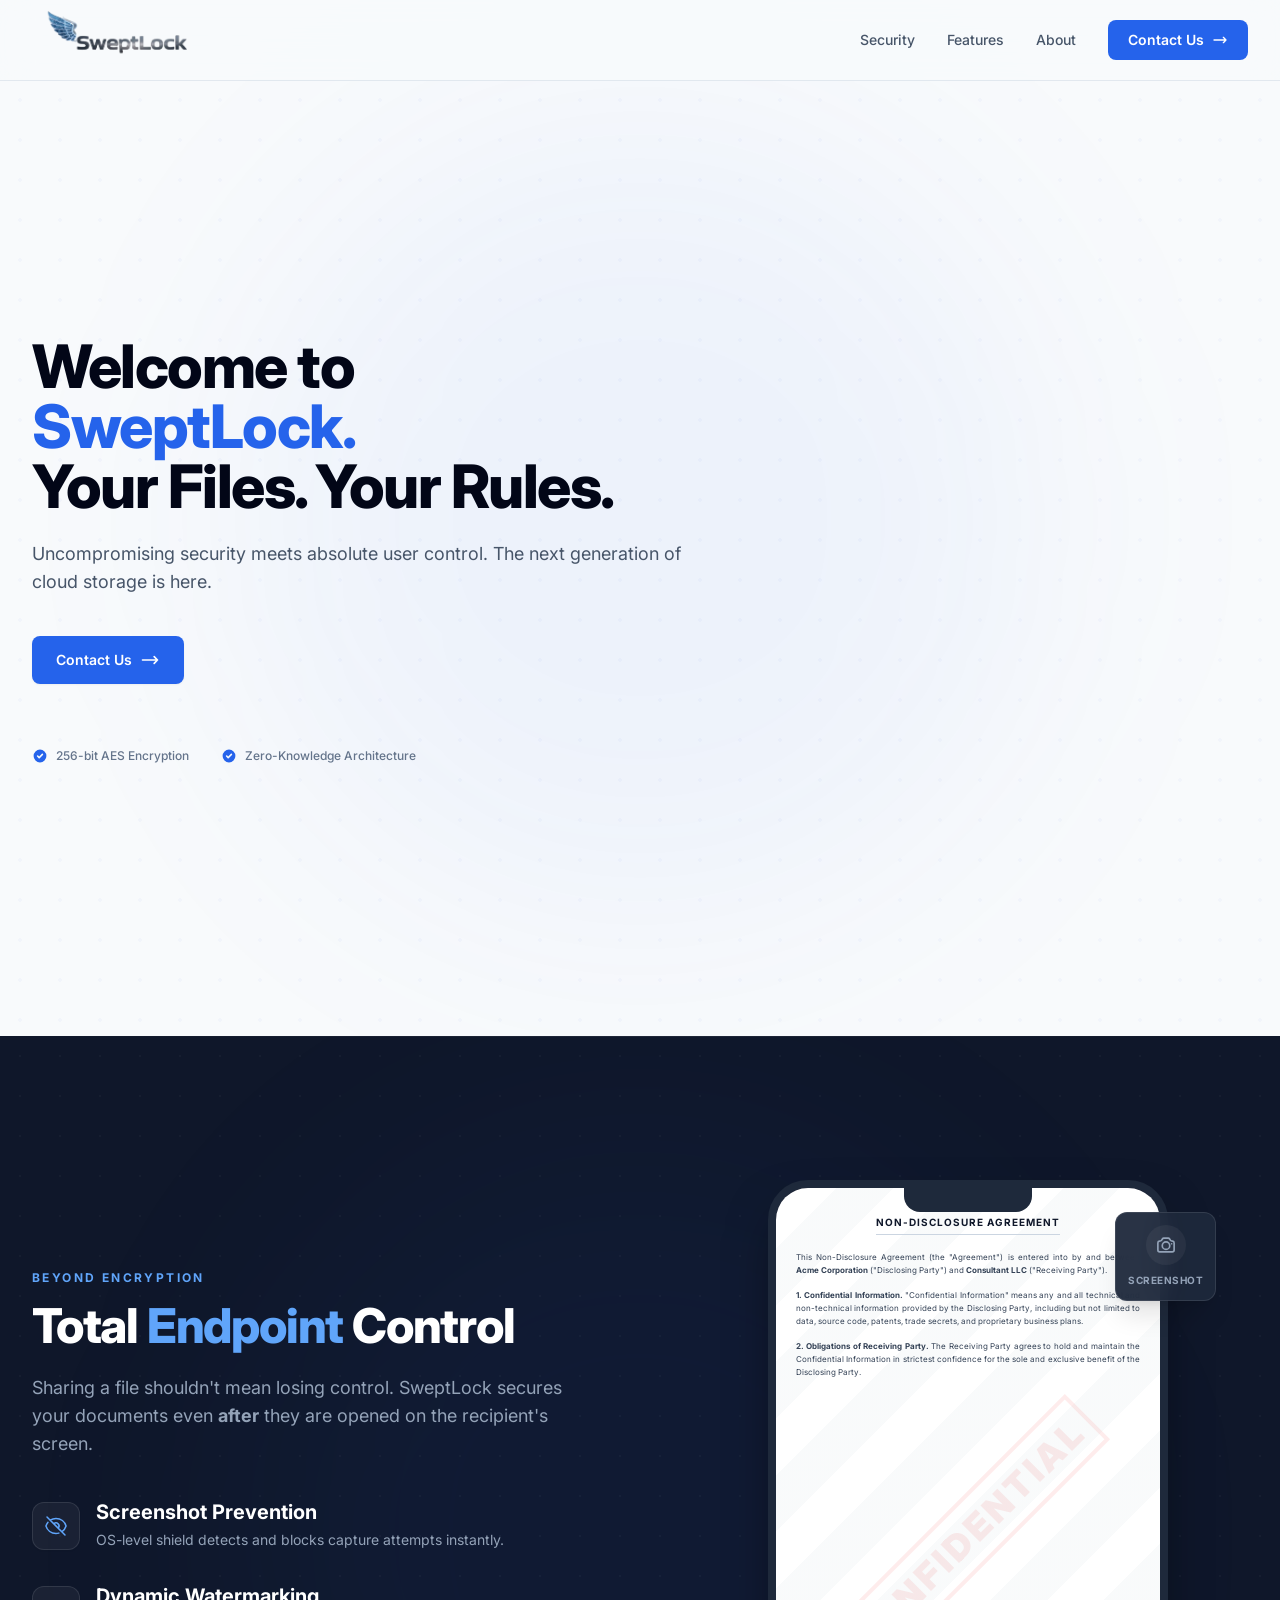
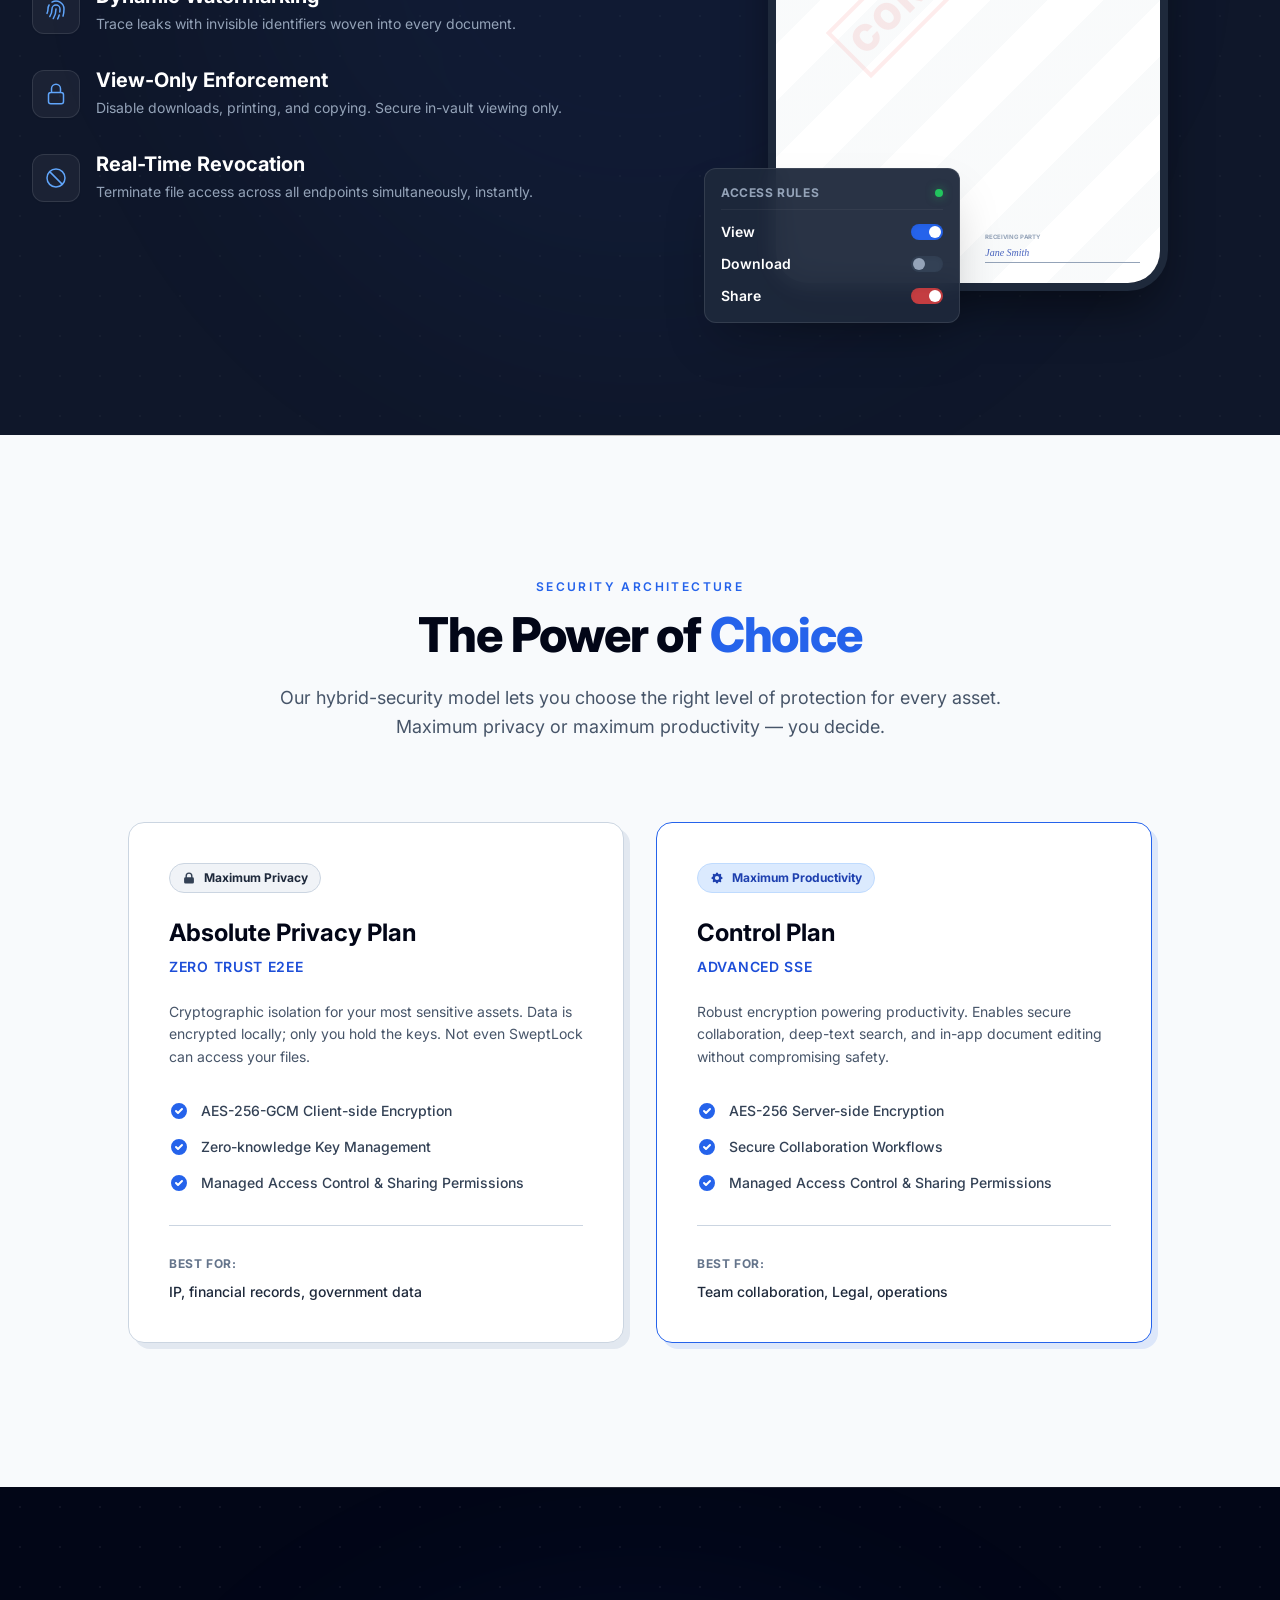
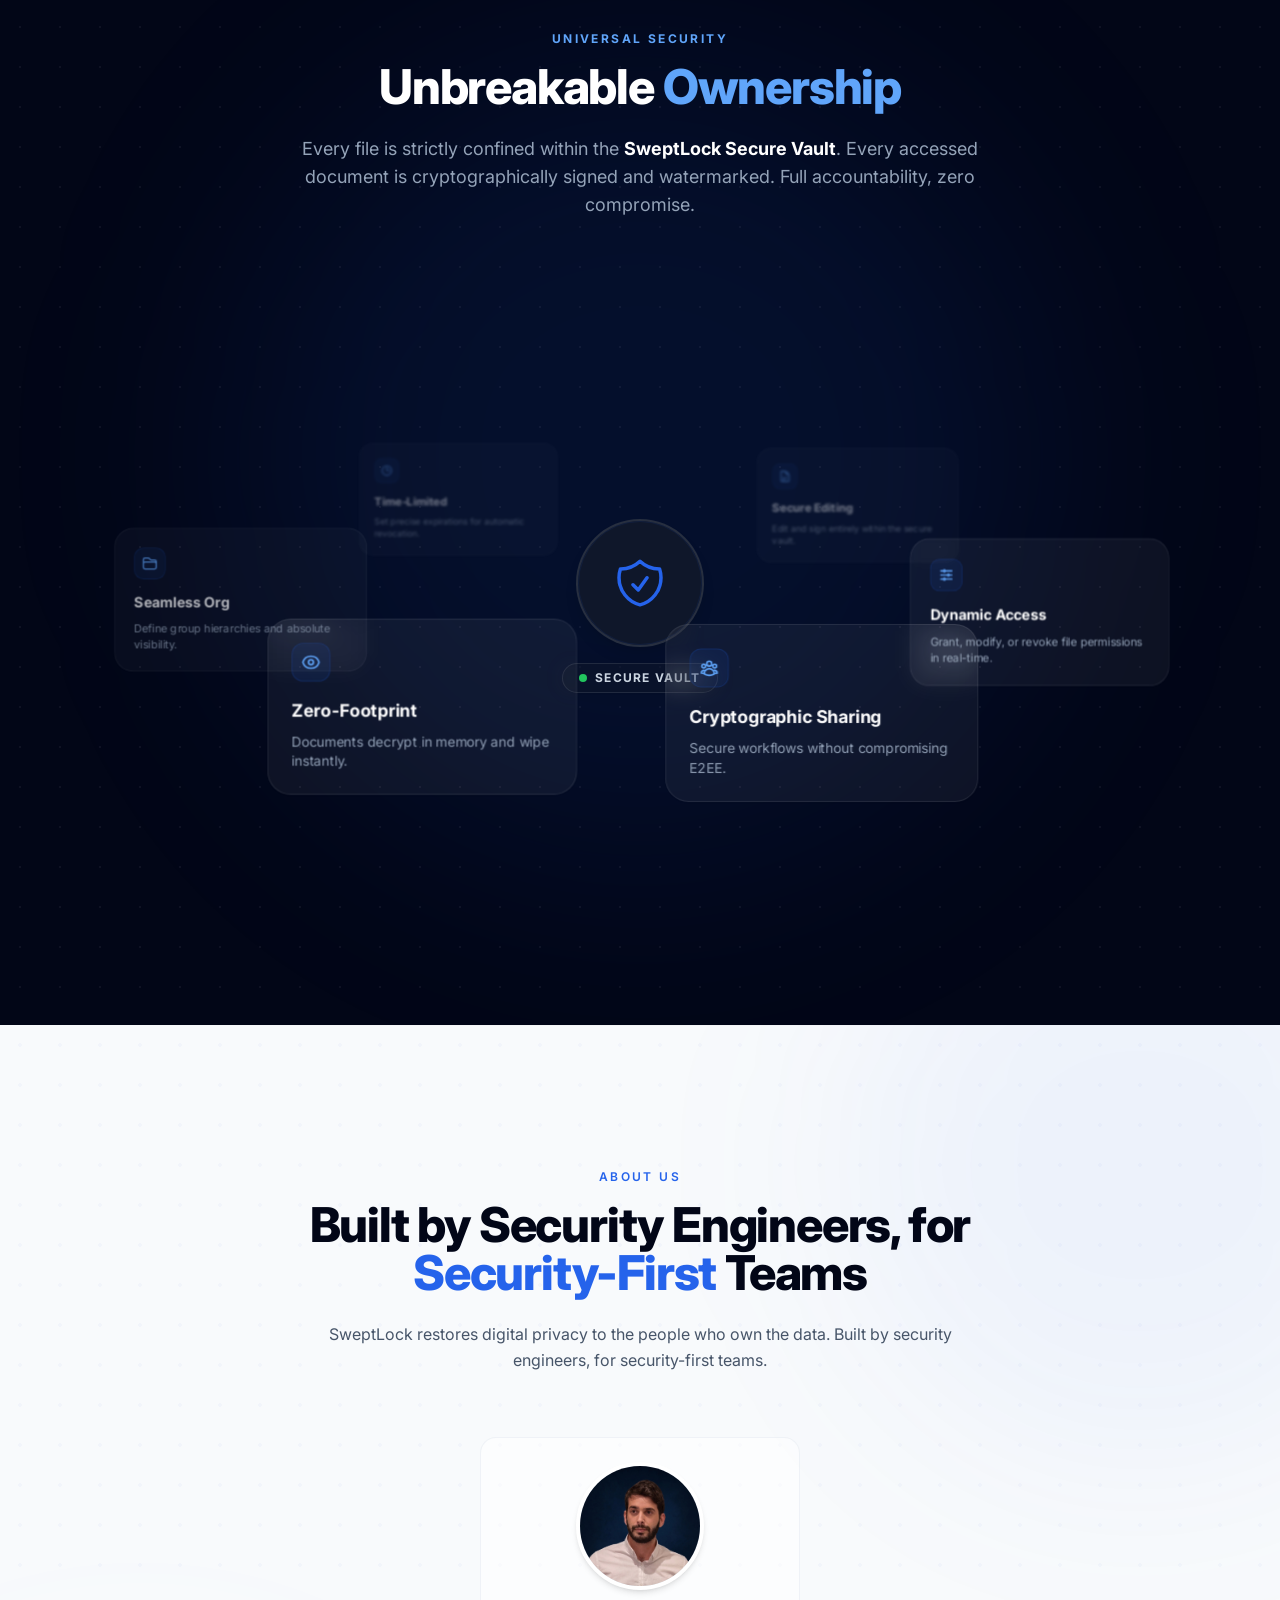
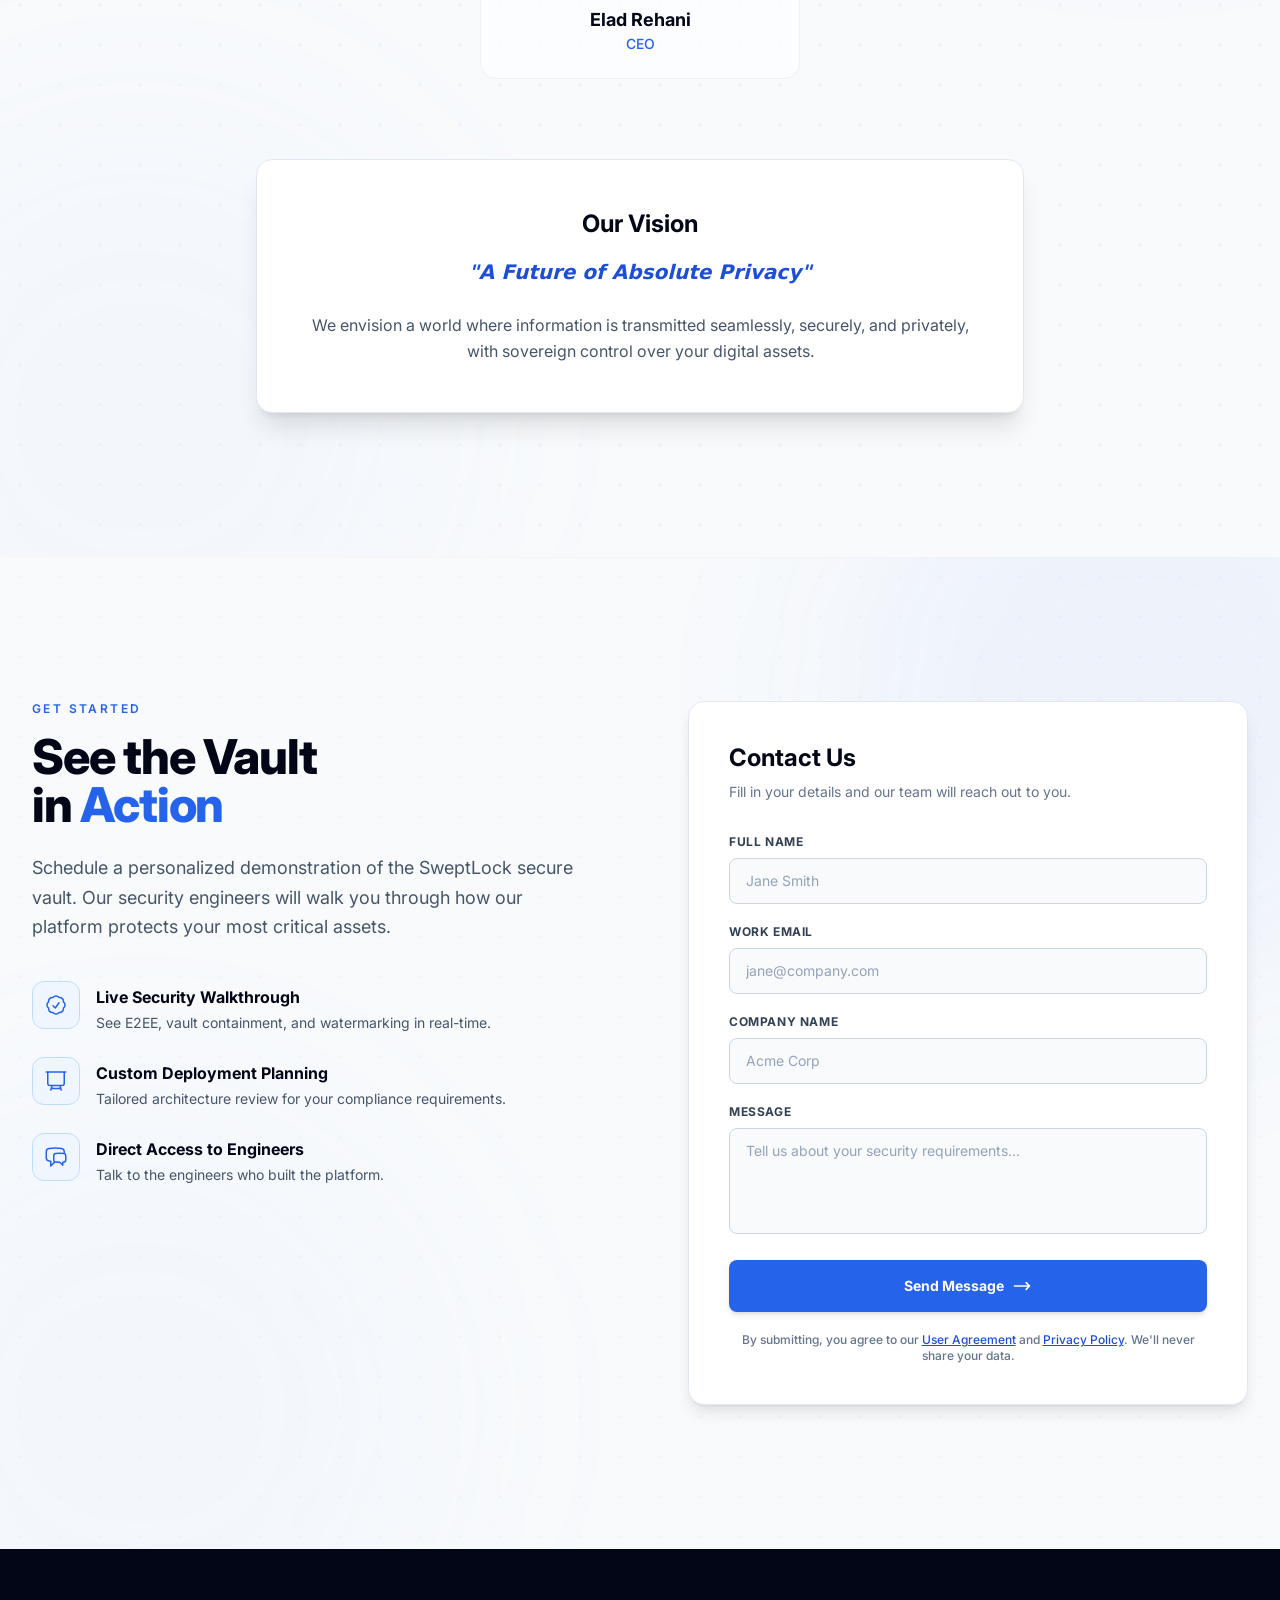
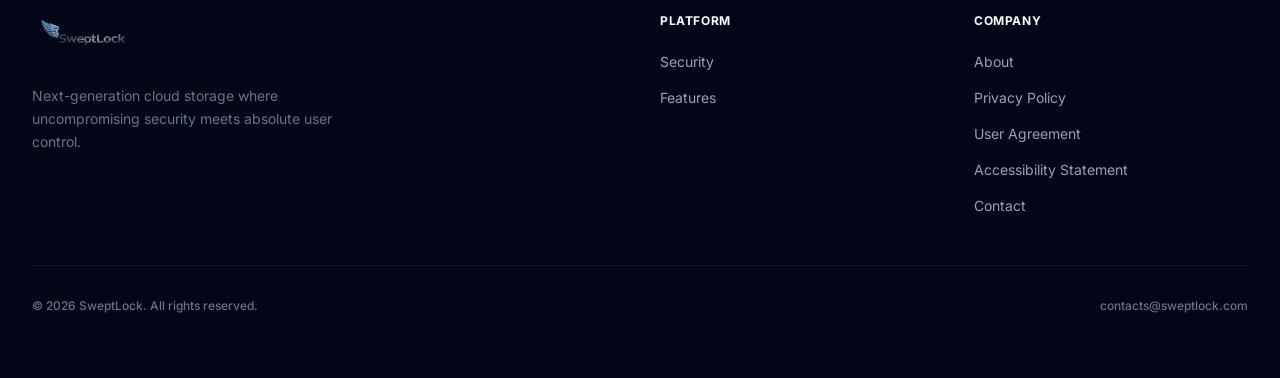
==== commit dc61f45b: "Update About team section: hide Amit card, center layout, and update Elad role to CEO" ====
--- a/index.html
+++ b/index.html
@@ -876,22 +876,22 @@
           </p>
         </div>
 
-        <div class="reveal animate-fade-up delay-300 grid sm:grid-cols-2 gap-10 max-w-2xl mx-auto mb-20" role="list"
+        <div class="reveal animate-fade-up delay-300 flex flex-wrap justify-center gap-10 max-w-4xl mx-auto mb-20" role="list"
           aria-label="Team members">
           <div
-            class="flex flex-col items-center text-center p-6 rounded-2xl bg-white/50 backdrop-blur-sm border border-slate-200/50"
+            class="w-full max-w-xs flex flex-col items-center text-center p-6 rounded-2xl bg-white/50 backdrop-blur-sm border border-slate-200/50"
             role="listitem">
             <div class="w-32 h-32 rounded-full bg-slate-200 border-4 border-white shadow-md overflow-hidden mb-4">
               <img src="Elad_profile.jpeg" alt="CEO Elad Rehani Profile" class="w-full h-full object-cover" />
             </div>
             <h3 class="text-lg font-bold text-slate-950">Elad Rehani</h3>
-            <p class="text-sm font-medium text-cobalt-500">CEO & Co-Founder</p>
-          </div>
-
-          <!-- Tomer's card temporarily hidden. To restore: uncomment this block and
-               change the grid above back to "sm:grid-cols-3 ... max-w-4xl".
+            <p class="text-sm font-medium text-cobalt-500">CEO</p>
+          </div>
+
+          <!-- Tomer's card temporarily hidden. To restore: uncomment this block.
+               The flex container above auto-centers 1, 2 or 3 cards.
           <div
-            class="flex flex-col items-center text-center p-6 rounded-2xl bg-white/50 backdrop-blur-sm border border-slate-200/50"
+            class="w-full max-w-xs flex flex-col items-center text-center p-6 rounded-2xl bg-white/50 backdrop-blur-sm border border-slate-200/50"
             role="listitem">
             <div class="w-32 h-32 rounded-full bg-slate-200 border-4 border-white shadow-md overflow-hidden mb-4">
               <img src="Tomer_profile.jpeg" alt="CTO Tomer Nosrati Profile" class="w-full h-full object-cover" />
@@ -901,8 +901,10 @@
           </div>
           -->
 
+          <!-- Amit's card temporarily hidden. To restore: remove this comment's opening and
+               closing markers around the block. The flex container above auto-centers 1, 2 or 3 cards.
           <div
-            class="flex flex-col items-center text-center p-6 rounded-2xl bg-white/50 backdrop-blur-sm border border-slate-200/50"
+            class="w-full max-w-xs flex flex-col items-center text-center p-6 rounded-2xl bg-white/50 backdrop-blur-sm border border-slate-200/50"
             role="listitem">
             <div class="w-32 h-32 rounded-full bg-slate-200 border-4 border-white shadow-md overflow-hidden mb-4">
               <img src="Amit_profile.jpeg" alt="CMO Amit Amitai Profile" class="w-full h-full object-cover" />
@@ -910,6 +912,7 @@
             <h3 class="text-lg font-bold text-slate-950">Amit Amitai</h3>
             <p class="text-sm font-medium text-cobalt-500">CMO & Co-Founder</p>
           </div>
+          -->
         </div>
 
         <div class="reveal animate-fade-up delay-300 max-w-3xl mx-auto">
